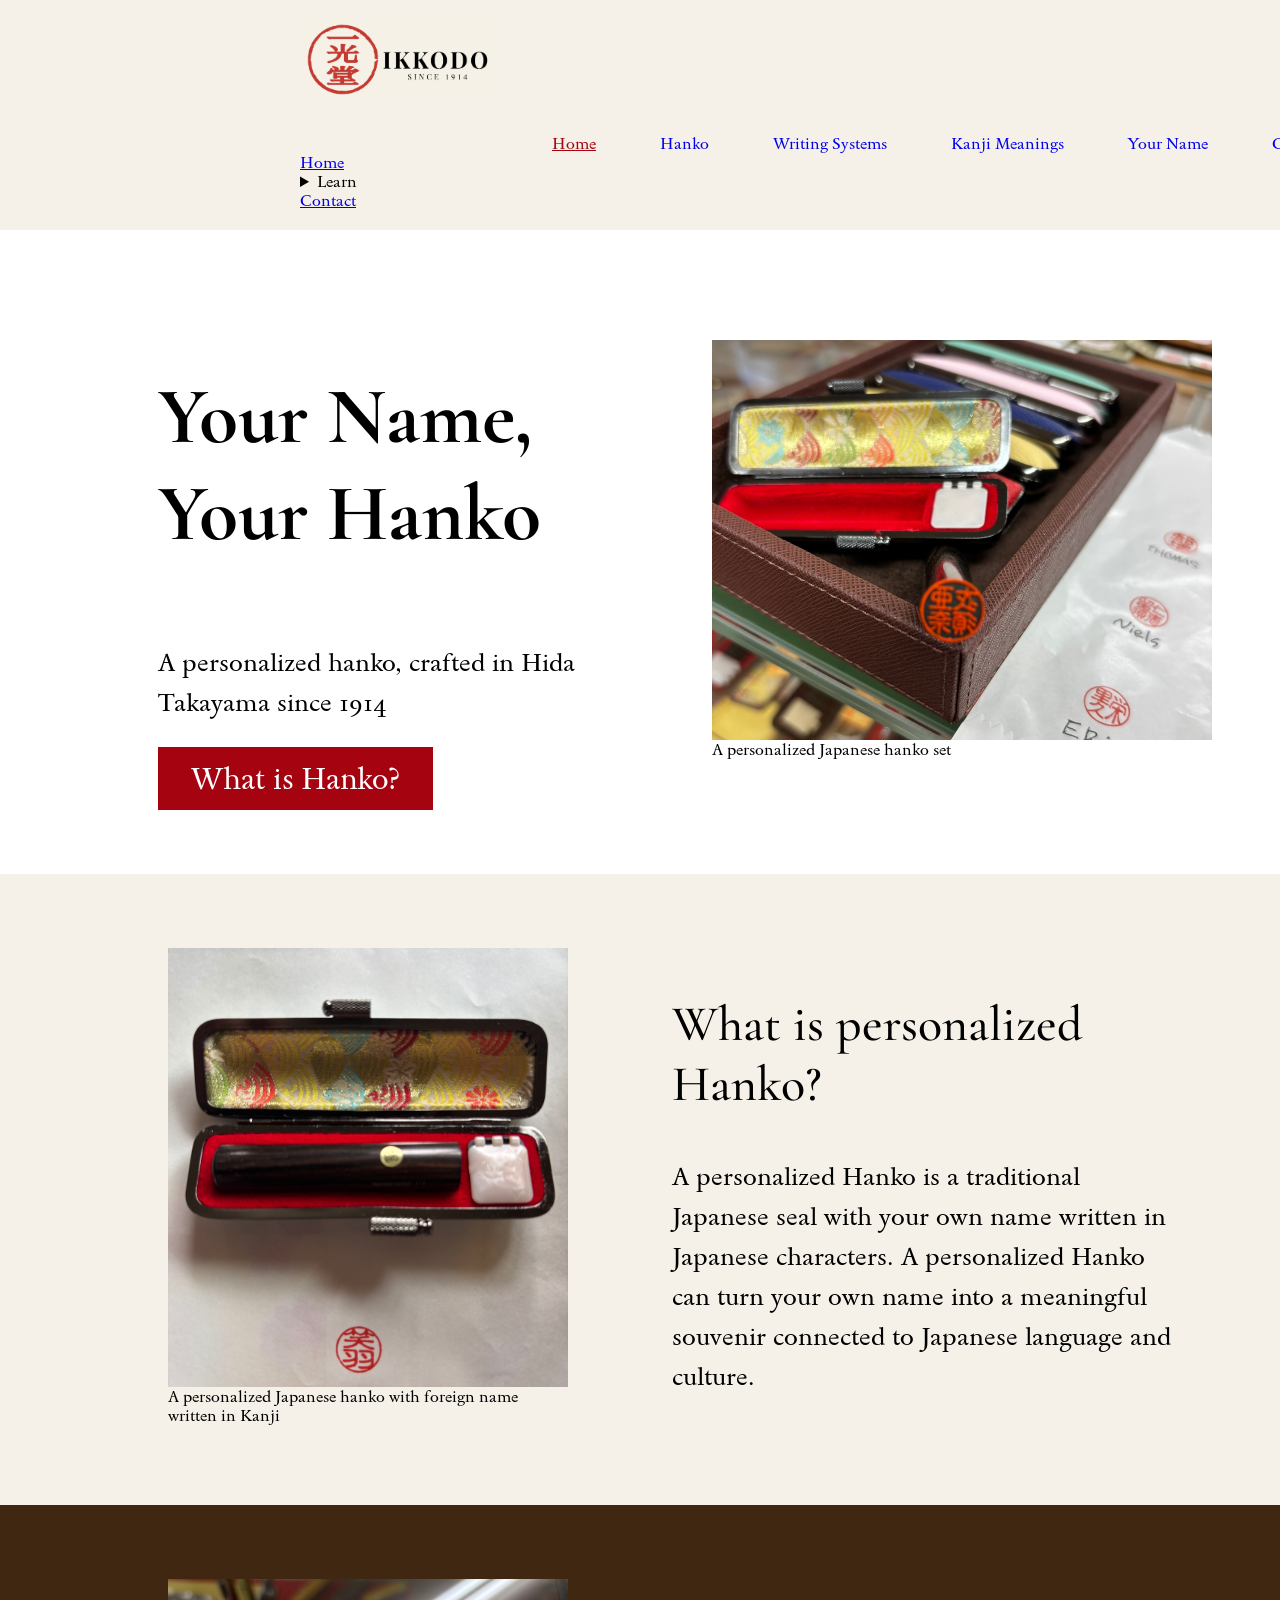
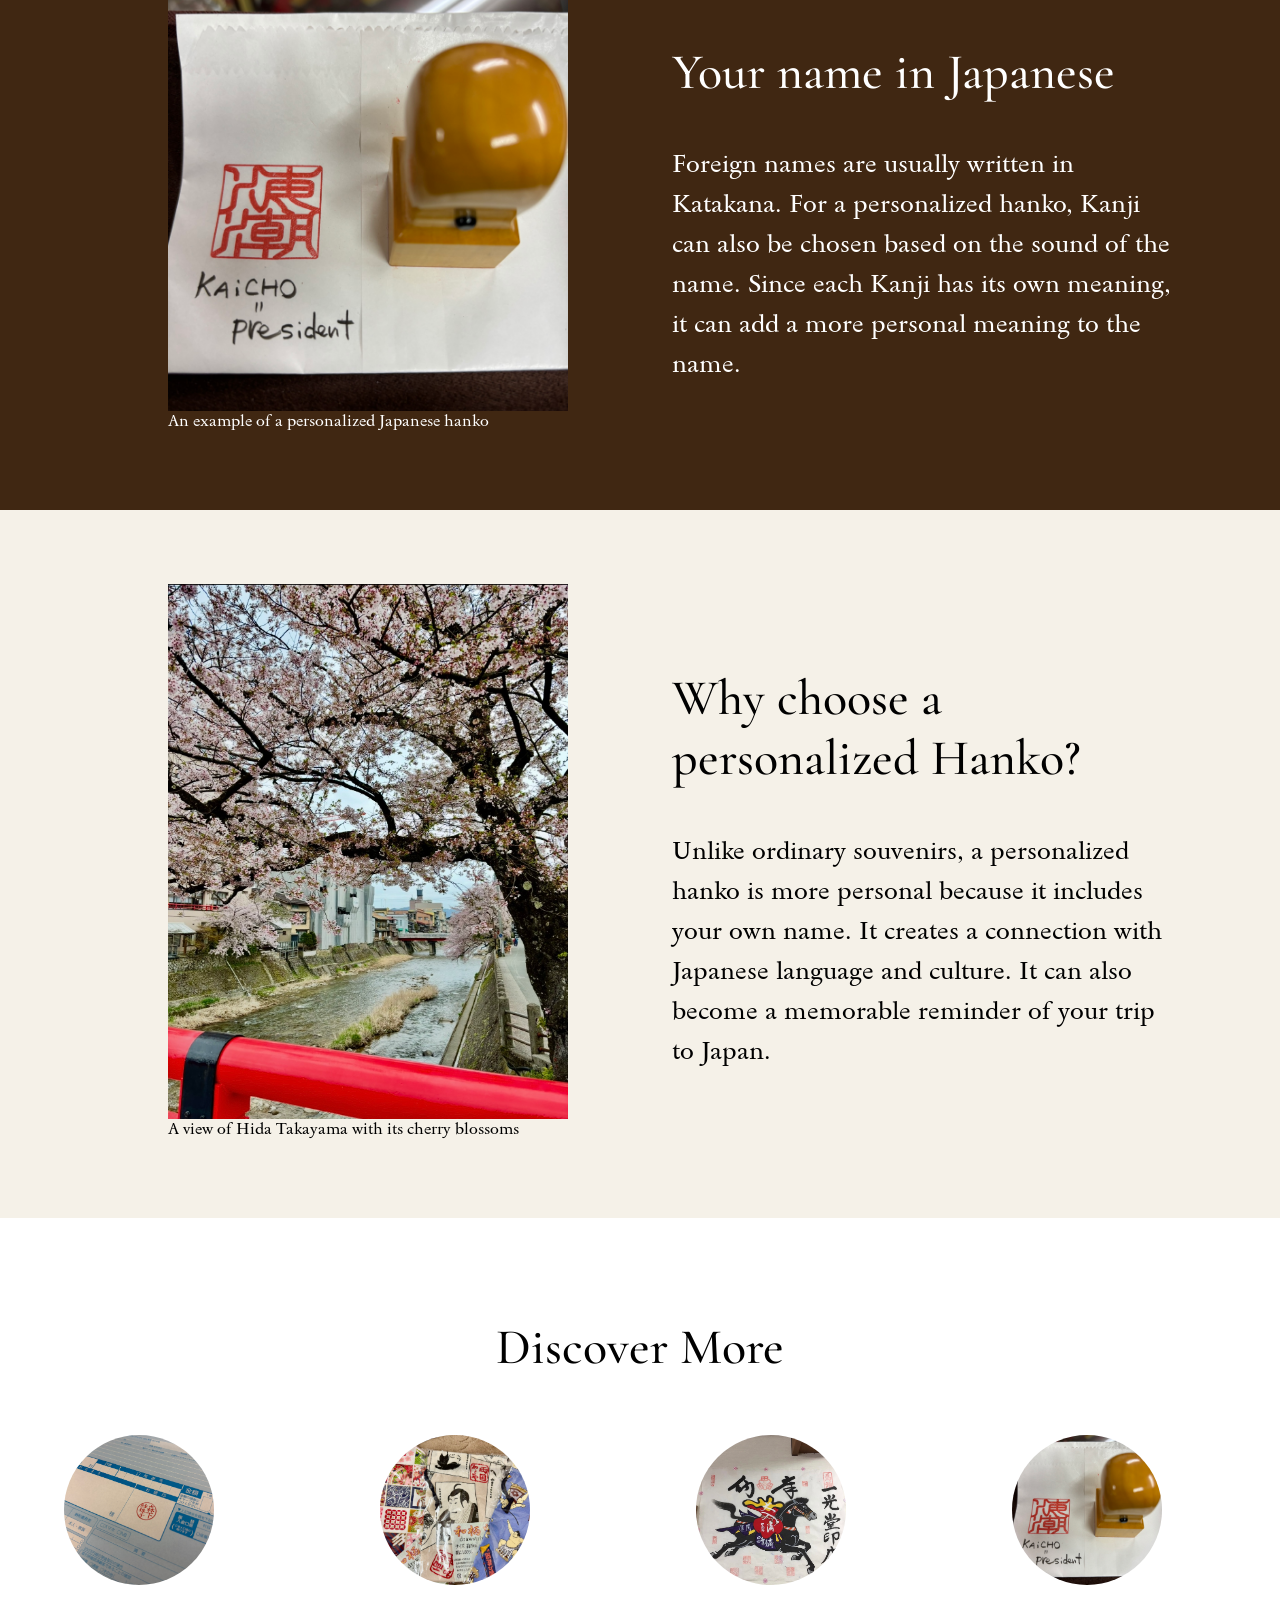
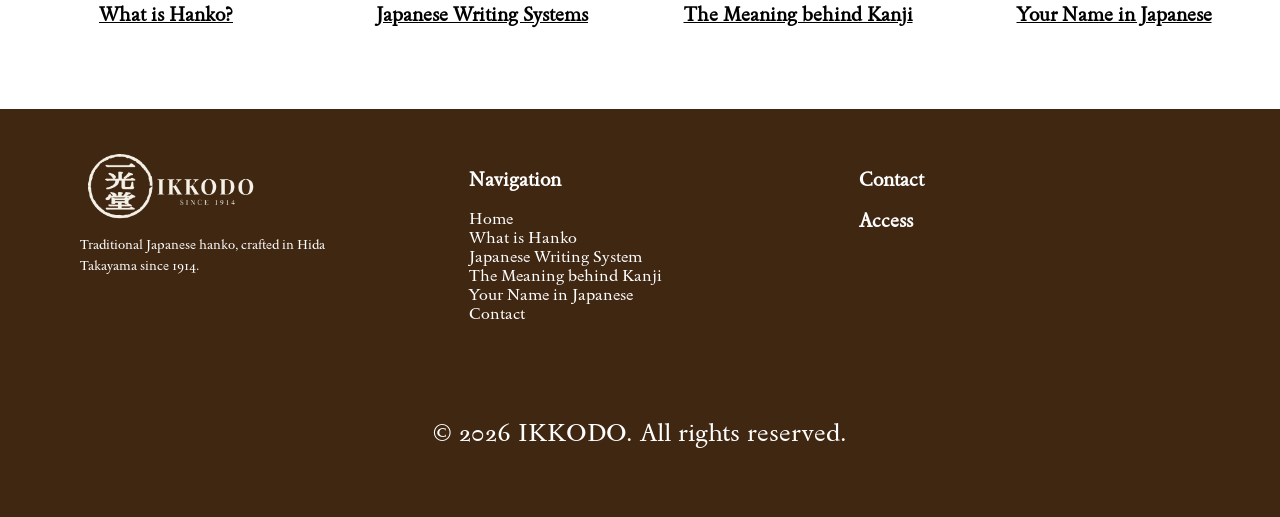
==== index.html @ c94dd124 "footer grid done" ====
<!-- add all items from grading group 1 and 2. Search for items in group 5 that refer to css f.e. author attribute value-->

<!DOCTYPE html>
<html lang="en">

<head>
    <meta charset="UTF-8">
    <meta name="viewport" content="width=device-width, initial-scale=1.0">
    <meta name="author" content="Koshiro Morishita">
    <meta
	name="description"
	content="Understand what the hanko is, Japanese writying system, and the Kanji meaning. And create your own personalized Japanese hanko from IKKODO in Hida Takayama.">
    <meta
	name="keywords"
	content="hanko, Japanese seal, Takayama, personalized souvenir, Kanji">
    <title>IKKODO Personalized Hanko</title>
    <link rel="stylesheet" type="text/css" href="css/style.css">

</head>


<body>


    <header class="site-header">

        <a class="site-logo" href="index.html">

            <img class="site-logo"
                src="img/Ikkodo-Logo.png"
                alt="IKKODO logo"
                title="IKKODO">
        </a>

        <nav class="desktop-navigation">

            <a href="index.html" class="current-page">Home</a>
            <a href="detail-page1.html">Hanko</a>
            <a href="detail-page2.html">Writing Systems</a>
            <a href="detail-page3.html">Kanji Meanings</a>
            <a href="detail-page4.html">Your Name</a>
            <a href="contact-page.html">Contact</a>

        </nav>

        <nav class="mobile-navigation">

            <a href="index.html" class="current-page">Home</a>

            <details class="learn">
                <summary>Learn</summary>

                <ul class="learn-menu">
                    <li>
                        <a href="detail-page1.html">What is Hanko</a>
                    </li>
                    <li>
                        <a href="detail-page2.html">Japanese Writing System</a>
                    </li>
                    <li>
                        <a href="detail-page3.html">The Meaning behind Kanji</a>
                    </li>
                    <li>
                        <a href="detail-page4.html">Your Name in Japanese</a>
                    </li>
                </ul>
            </details>


            <a href="contact-page.html">Contact</a>

        </nav>
        
    </header>





    <main>
        <section class="hero">

            <section class="hero-title">

                <h1>Your Name, Your Hanko</h1>

                <p class="hero-subtitle">
                    A personalized hanko, crafted in Hida Takayama since 1914
                </p>

                <a class="CTA-button" href="detail-page1.html">
                    What is Hanko?
                </a>

            </section>

            <figure class="hero-figure">

                <img
                    src="img/A-Personalized-Japanese-Hanko.jpg"
                    alt="Personalized Japanese hanko sets with their impressions"
                    title="A Personalized Japanese Hanko">

                <figcaption class="image-caption">
                    A personalized Japanese hanko set
                </figcaption>

            </figure>

        </section>



        <section class="first-section">

            <figure class="first-section-figure">

                <img
                    src="img/hanko_eva.jpeg"
                    alt="Personalized Japanese hanko with its impressions written in Kanji"
                    title="A Personalized Japanese Hanko example">

                <figcaption class="image-caption">
                    A personalized Japanese hanko with foreign name written in Kanji
                </figcaption>

            </figure>

            <section class="first-section-title">

                <h2>What is personalized Hanko?</h2>

                <p class="first-section-paragraph">
                    A personalized Hanko is a traditional Japanese seal with your own name written in Japanese characters. A personalized Hanko can turn your own name into a meaningful souvenir connected to Japanese language and culture.
                </p>

            </section>
        </section>


         <section class="second-section">

            <figure class="second-section-figure">

                <img
                    src="img/kaicho.jpg"
                    alt="Personalized Japanese hanko with its impression 'Kaicho' written in Kanji "
                    title="A Personalized Japanese Hanko example">

                <figcaption class="image-caption">
                    An example of a personalized Japanese hanko
                </figcaption>

            </figure>

            <section class="second-section-title">

                <h2>Your name in Japanese</h2>

                <p class="second-section-paragraph">
                    Foreign names are usually written in Katakana. For a personalized hanko, Kanji can also be chosen based on the sound of the name. Since each Kanji has its own meaning, it can add a more personal meaning to the name.
                </p>

            </section>
        </section>


        <section class="third-section">

            <figure class="third-section-figure">

                <img
                    src="img/nakabashi.jpg"
                    alt="A cherry blossoms,river and a red bridge"
                    title="Aview of Hidatakayama">

                <figcaption class="image-caption">
                    A view of Hida Takayama with its cherry blossoms
                </figcaption>

            </figure>

            <section class="third-section-title">

                <h2>Why choose a personalized Hanko?</h2>

                <p class="second-section-paragraph">
                    Unlike ordinary souvenirs, a personalized hanko is more personal because it includes your own name. It creates a connection with Japanese language and culture. It can also become a memorable reminder of your trip to Japan.
                </p>

            </section>
        </section>




        <aside class="discover-section">

            <h2>Discover More</h2>

            <section class="discover-cards">

                <article class="discover-card">

                    <a href="detail-page1.html">

                        <figure>
                            <img src="img/what-is-hanko-hero.jpg"
                            alt="colorful fabric cases"
                            title="Japanese fabric cases">
                        </figure>

                        <h3>What is Hanko?</h3>
                    </a>
                    
                </article>

                 <article class="discover-card">

                    <a href="detail-page2.html">

                        <figure>
                            <img src="img/kabuki2-gift.jpg"
                            alt="colorful japanese souvenir towels"
                            title="Japanese couvenirs">
                        </figure>

                        <h3>Japanese Writing Systems</h3>
                    </a>
                    
                </article>

               <article class="discover-card">

                    <a href="detail-page3.html">

                        <figure>
                            <img src="img/ema-ikkodo.jpg"
                            alt="colorful japanese souvenir towels"
                            title="Japanese couvenirs">
                        </figure>

                        <h3>The Meaning behind Kanji</h3>
                    </a>
                    
                </article>

                <article class="discover-card">

                    <a href="detail-page4.html">

                        <figure>
                            <img src="img/kaicho.jpg"
                            alt="colorful japanese souvenir towels"
                            title="Japanese couvenirs">
                        </figure>

                        <h3>Your Name in Japanese</h3>
                    </a>
                    
                </article>


            </section>

        </aside>






    </main>


    <footer class="site-footer">

        <section class="footer-brand">
             <a class="site-logo" href="index.html">

                <img class="site-logo"
                    src="img/footer-logo.png"
                    alt="IKKODO logo"
                    title="IKKODO">
            </a>
            <p>Traditional Japanese hanko, crafted in Hida Takayama since 1914.</p>
        </section>

        <section class="footer-navigation">
                <section class="footer-navigation">

                    <h3>Navigation</h3>

                    <nav>
                        <ul>
                            <li class="current-page"><a href="index.html">Home</a></li>
                            <li><a href="detail-page1.html">What is Hanko</a></li>
                            <li><a href="detail-page2.html">Japanese Writing System</a></li>
                            <li><a href="detail-page3.html">The Meaning behind Kanji</a></li>
                            <li><a href="detail-page4.html">Your Name in Japanese</a></li>
                            <li><a href="contact-page.html">Contact</a></li>
                        </ul>
                    </nav>

                </section>        
        </section>

        <section class="footer-contact">
            <h3>Contact</h3>
            <!-- phone + email -->

            <h3>Access</h3>
            <!-- address -->
        </section>

        <p class="copyright">
            &copy; 2026 IKKODO. All rights reserved.
        </p>

    </footer>
</body>


</html>
---- css/style.css ----
@import url('https://fonts.googleapis.com/css2?family=Cormorant+Garamond&family=Sedan&display=swap');

h1{
    font-family: "Cormorant Garamond", serif;
    font-size: 80px;
    font-weight: 700;
}

h2{
    font-family: "Cormorant Garamond", serif;
    font-size: 50px;
    font-weight: 500;
}

body{
    font-family: "Sedan", serif;
    margin: 0;
}

p{
    font-size: 25px;
    line-height: 1.6;
}

img {
    display: block;
    max-width: 100%;
    height: auto;
}





/*========= Header section ===========*/

.site-header {
    padding: 20px 300px;
    margin: 0 auto;
    background-color: #F5F1E8;
    width: 100%;
}

.site-logo {
    width: 200px;
    max-width: 100%;
    height: auto;
}

.desktop-navigation{
    display: flex;
    justify-content: center;
    align-items: center;
    gap: 4rem;
    width: 100%;
    margin-top: 2rem;
}

.desktop-navigation > a {
    font-size: 1rem;
    text-decoration: none;
}

.desktop-navigation > a.current-page{
    color: #A60311;
    text-decoration: underline;
}

.desktop-navigation > a:hover {
    text-decoration: underline;
    color: #A60311;
}

.desktop-navigation > a:active {
    color: #7F020D;
}



/* =========== HP Hero Section ==============*/

.hero {
    display: grid;
    grid-template-columns: 1fr 1fr;
    align-items: center;
    gap: 4rem;
    padding: 58px 24px 64px;
}

.hero-title{
    justify-self: end;
    width: 100%;
    max-width: 450px;
    
}

.hero-subtitle{
    font-size: 25px;
    line-height: 1.6;

}

.hero-figure{
    justify-self: start;
    width: 100%;
    max-width: 500px;
}

.hero-figure img{
    width: 100%;
    aspect-ratio: 1.25 / 1;
    object-fit: cover

}

.CTA-button{
    display: inline-block;
    padding: 12px 32px;
    border: 1px solid #A60311;
    background-color: #A60311;
    color: white;
    text-decoration: none;
    font-size: 30px;
}

.CTA-button:hover{
    background-color: #7F020D;
    border-color: #7F020D;
}


/*  ===========HP First Section============*/

.first-section {
    display: grid;
    grid-template-columns: 1fr 1fr;
    align-items: center;
    gap: 4rem;
    padding: 58px 24px 64px;
    background-color: #F5F1E8;
}

.first-section-title {
    justify-self: start;
    width: 100%;
    max-width: 500px;
}

.first-section-figure{
    justify-self: end;
    width: 100%;
    max-width: 400px;

}

.first-section-figure img {
    width: 100%;
    height: auto;
}


/*  ===========HP second Section============*/

.second-section {
    display: grid;
    grid-template-columns: 1fr 1fr;
    align-items: center;
    gap: 4rem;
    padding: 58px 24px 64px;
    background-color: #402712;

}

.second-section-title {
    justify-self: start;
    width: 100%;
    max-width: 500px;
    color: white;
    
}

.second-section-figure{
    justify-self: end;
    width: 100%;
    max-width: 400px;
    color: white;
}

.second-section-figure img {
    width: 100%;
    height: auto;
}


/*  ===========HP third Section============*/

.third-section {
    display: grid;
    grid-template-columns: 1fr 1fr;
    align-items: center;
    gap: 4rem;
    padding: 58px 24px 64px;
    background-color: #F5F1E8;

}

.third-section-title {
    justify-self: start;
    width: 100%;
    max-width: 500px;
    color: black;
    
}

.third-section-figure{
    justify-self: end;
    width: 100%;
    max-width: 400px;
    color: black;
}

.third-section-figure img {
    width: 100%;
    height: auto;
}

.discover-section {
    padding: 58px 24px 64px;
    text-align: center;
}

.discover-cards{
    display: grid;
    grid-template-columns: repeat(4, 1fr);
    gap: 2rem;
}

.discover-card {
    text-align: center;
}

.discover-card > a {
    text-decoration: none;
    color: black;
}

.discover-card h3{
    text-decoration: underline;
}

.discover-card img {
    width: 150px;
    height: 150px;
    object-fit: cover;
    border-radius: 50%;
}


/*======== Footer =========*/

.site-footer {
    display: grid;
    grid-template-columns: repeat(3, 1fr);
    gap: 3rem;
    padding: 40px 80px;
    background-color: #402712;
    color: white;
}

.footer-brand img {
    width: 180px;
    height: auto;
}

.footer-brand p {
    max-width: 250px;
    font-size: small;
}

.footer-navigation ul {
    list-style: none;
    padding: 0;
}

.footer-navigation a {
    color: white;
    text-decoration: none;
}

.copyright {
    grid-column: 1 / 4;
    text-align: center;
}



















@media (max-width: 768px) {
    .desktop-navigation {
        display: none;
    }

    .mobile-navigation {
        display: flex;
    }
}
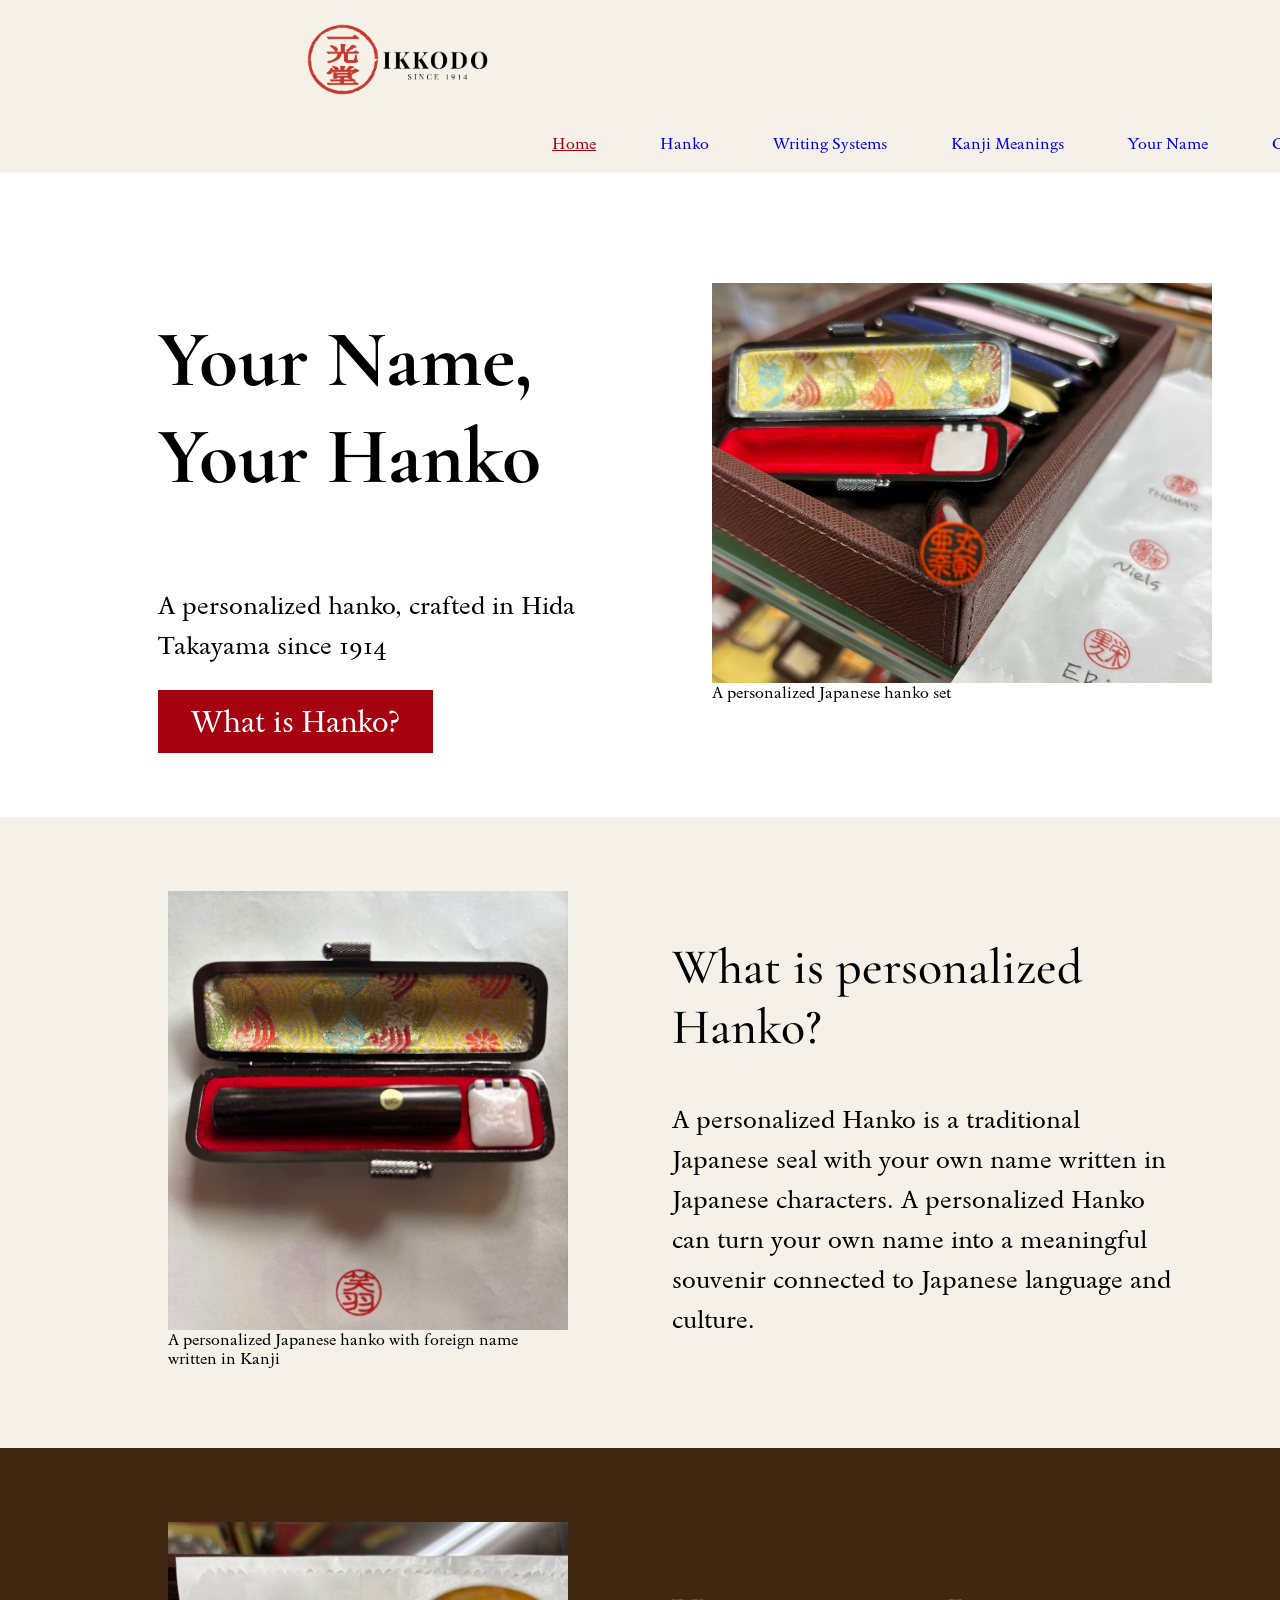
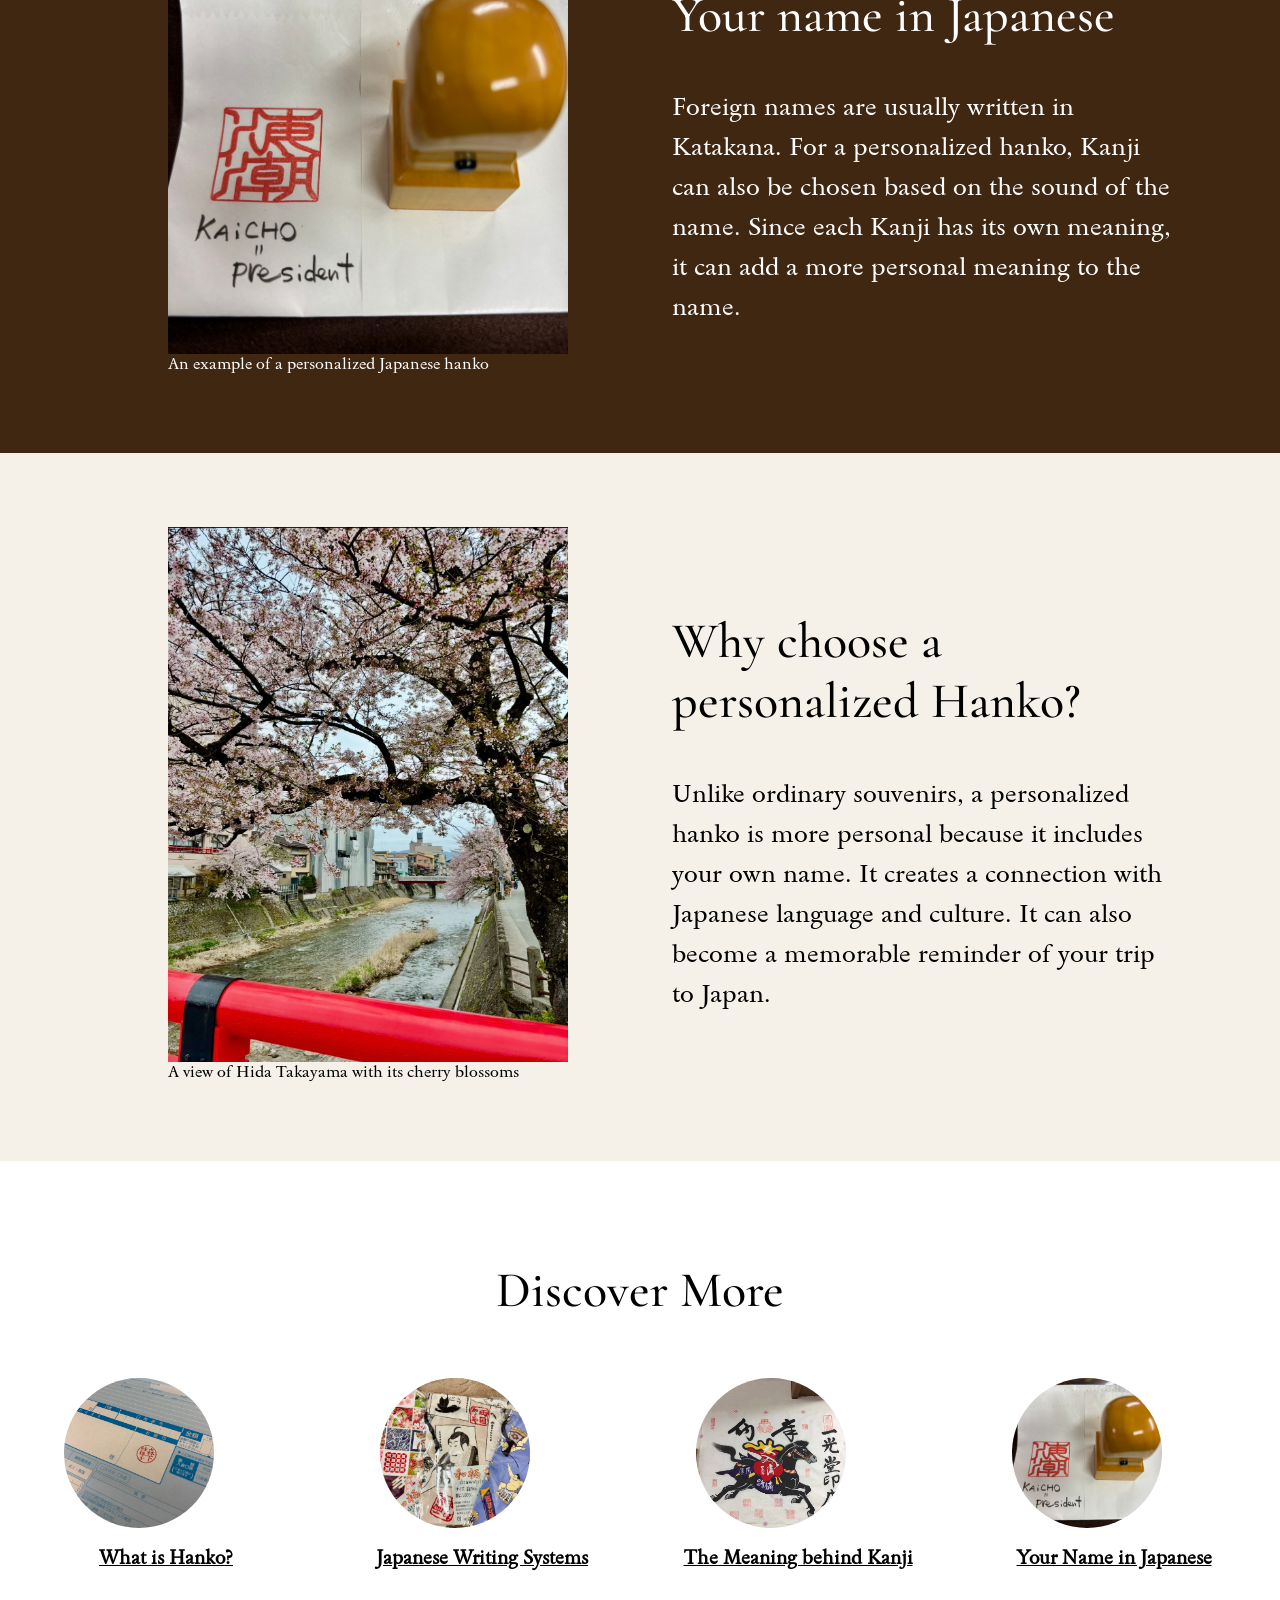
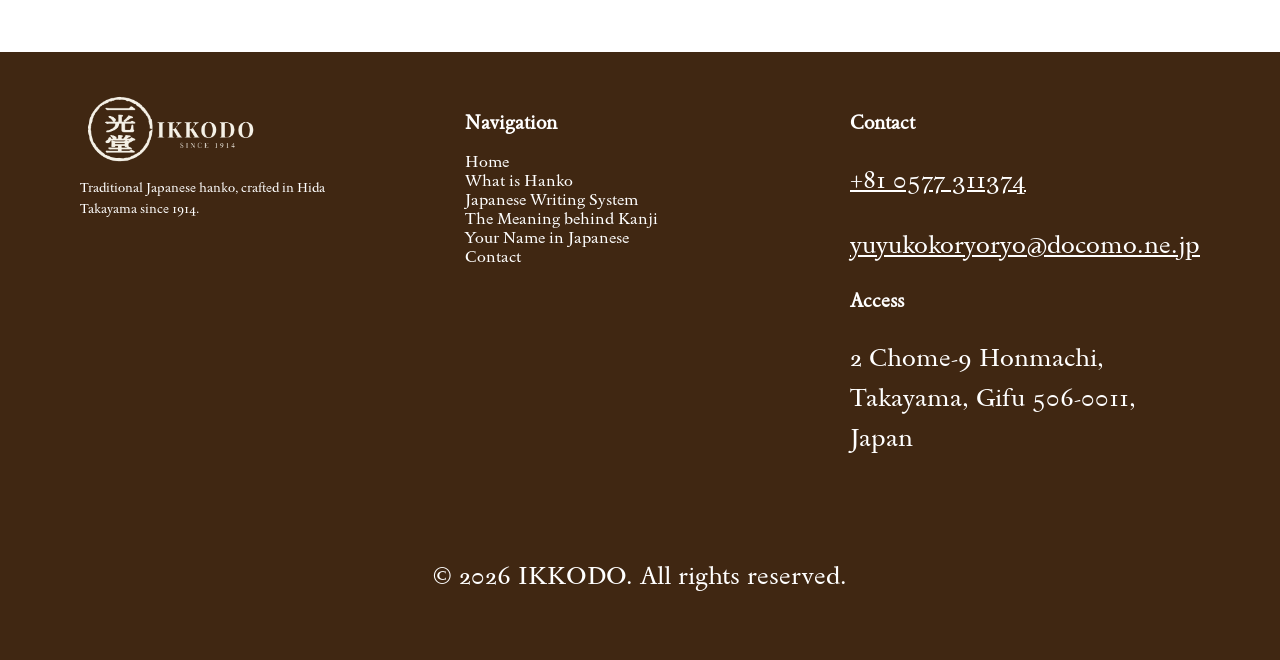
==== commit 2506a7b2: "HP done" ====
--- a/index.html
+++ b/index.html
@@ -306,11 +306,23 @@
         </section>
 
         <section class="footer-contact">
+
             <h3>Contact</h3>
-            <!-- phone + email -->
+
+            <p>
+                <a href="tel:+81577320605">+81 0577 311374</a>
+            </p>
+
+            <p>
+                <a href="mailto:info@example.com">yuyukokoryoryo@docomo.ne.jp</a>
+            </p>
 
             <h3>Access</h3>
-            <!-- address -->
+
+            <p>
+               2 Chome-9 Honmachi, Takayama, Gifu 506-0011, Japan
+            </p>
+
         </section>
 
         <p class="copyright">
--- a/css/style.css
+++ b/css/style.css
@@ -54,6 +54,10 @@
     gap: 4rem;
     width: 100%;
     margin-top: 2rem;
+}
+
+.mobile-navigation {
+    display: none;
 }
 
 .desktop-navigation > a {
@@ -287,6 +291,15 @@
     text-decoration: none;
 }
 
+.footer-navigation a:hover {
+    text-decoration: underline;
+}
+
+.footer-contact a {
+    color: white;
+    text-decoration: underline;
+}
+
 .copyright {
     grid-column: 1 / 4;
     text-align: center;
@@ -311,11 +324,70 @@
 
 
 @media (max-width: 768px) {
+
+    
     .desktop-navigation {
         display: none;
     }
 
     .mobile-navigation {
         display: flex;
-    }
+        align-items: center;
+        gap: 10px;
+    }
+
+    .site-header {
+        display: flex;
+        justify-content: space-between;
+        align-items: center;
+        padding: 12px 20px;
+    }
+
+    .learn-menu {
+        list-style: none;
+        padding: 15px;
+        background-color: #402712;
+    }
+
+    .learn-menu a {
+        color: white;
+        text-decoration: none;
+
+    }
+
+
+
+    .site-footer {
+        grid-template-columns: 1fr;
+    }
+
+    .copyright {
+        grid-column: 1;
+    }
+
+    /*=======HP =============*/
+    .hero
+    .first-section,
+    .second-section,
+    .third-section {
+        grid-template-columns: 1fr;
+    }
+
+    .first-section-title,
+    .second-section-title,
+    .third-section-title {
+        order: 1;
+    }
+
+    .first-section-figure,
+    .second-section-figure,
+    .third-section-figure {
+        order: 2;
+    }
+
+    .discover-cards {
+        grid-template-columns: repeat(2, 1fr);
+    }
+
+    
 }
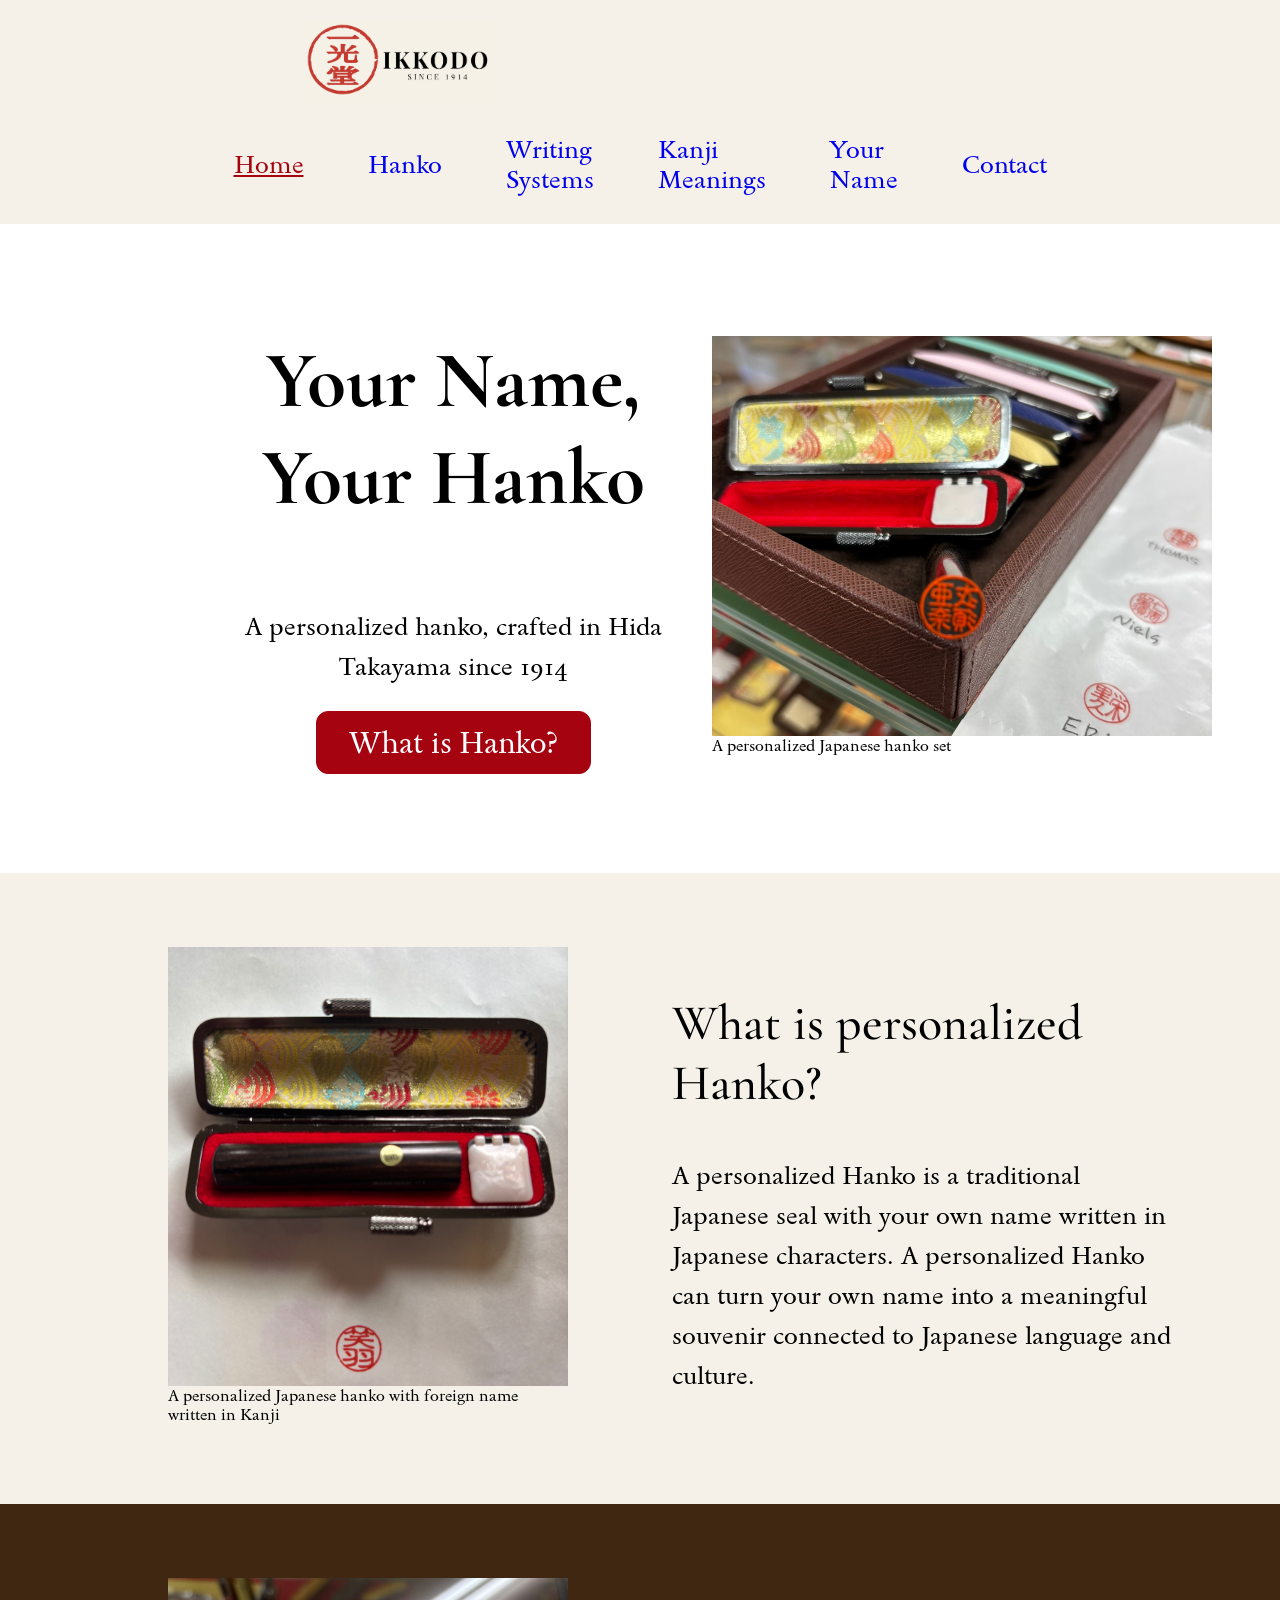
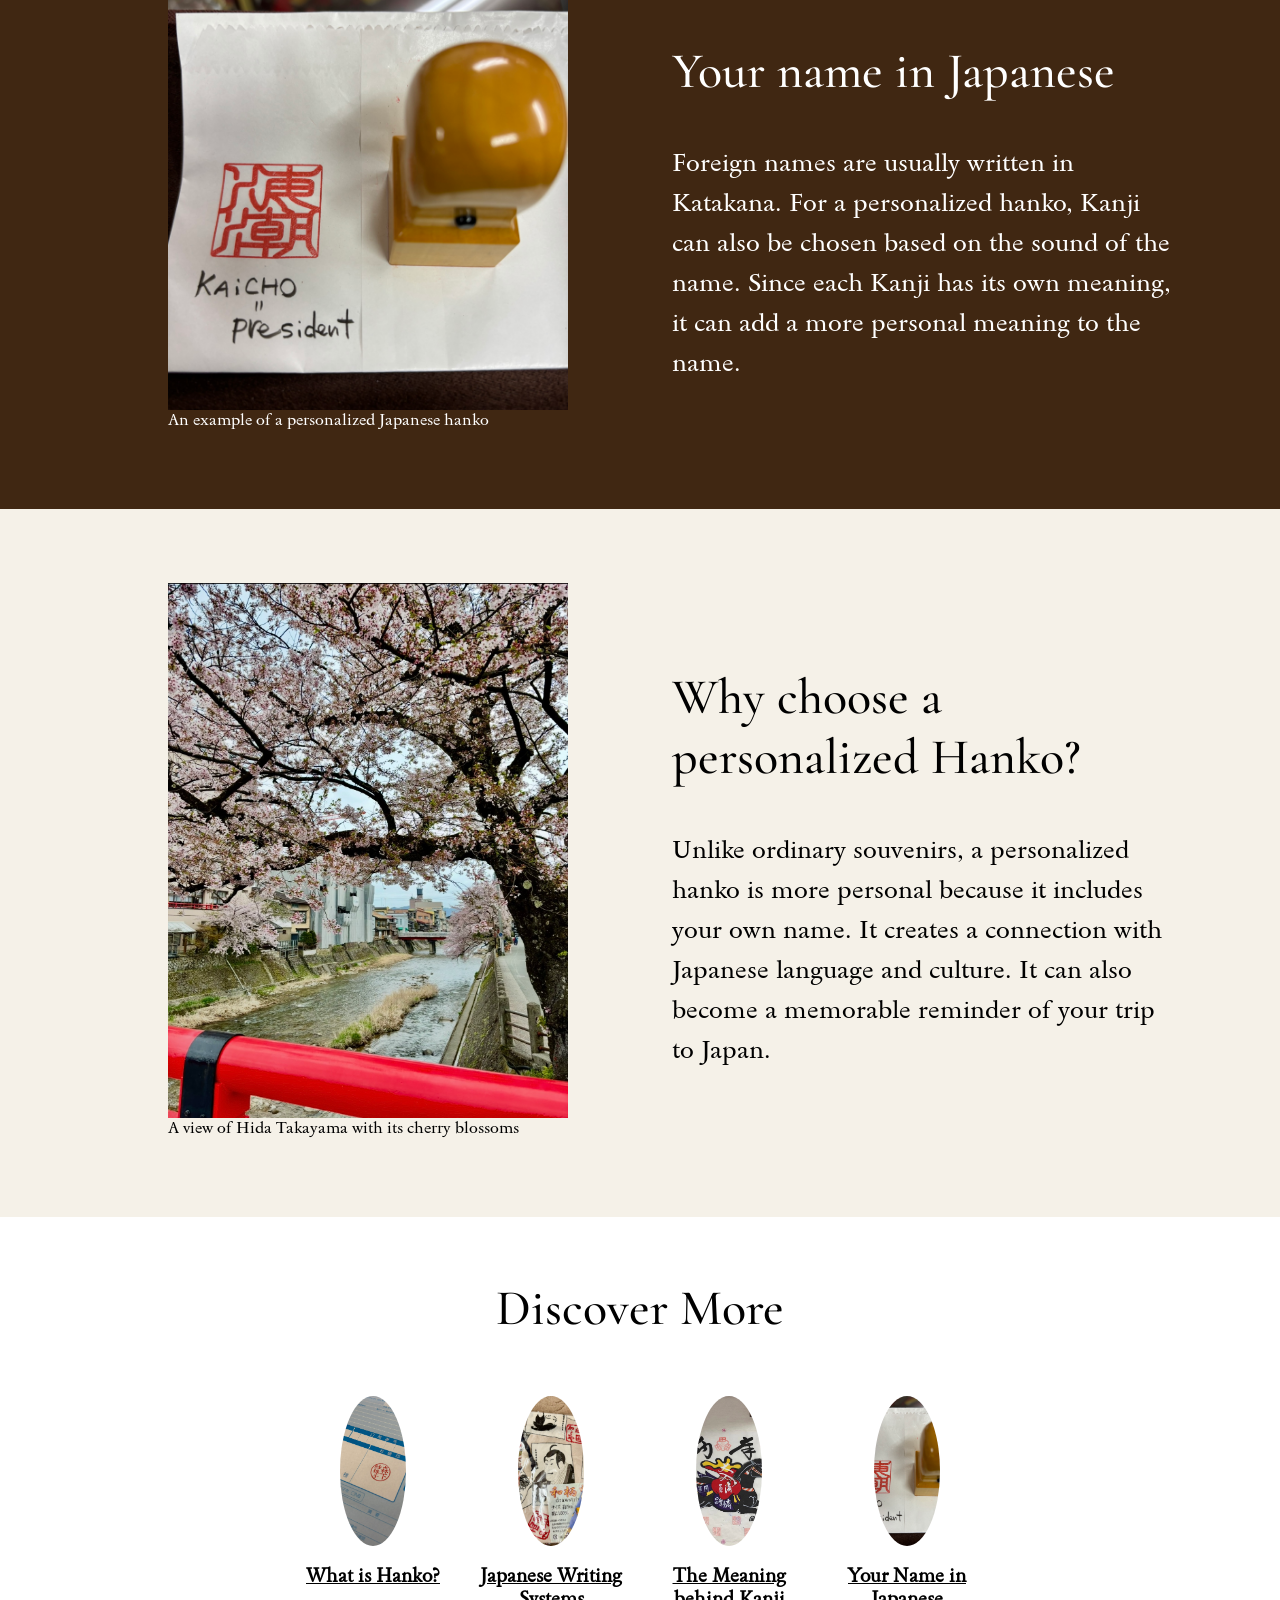
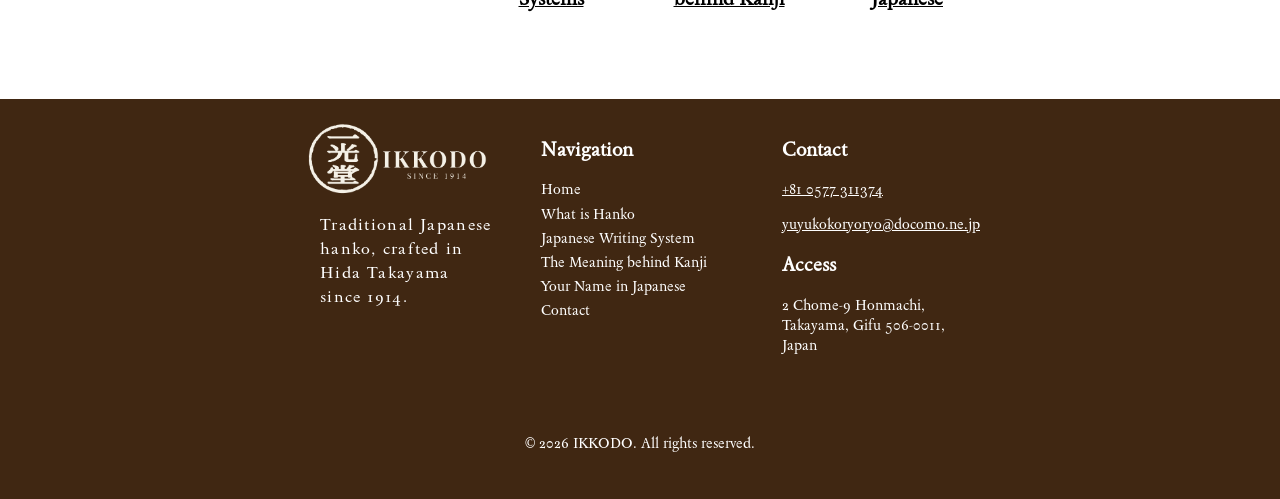
==== commit 9f379dae: "mobile navigation modified" ====
--- a/index.html
+++ b/index.html
@@ -1,4 +1,3 @@
-<!-- add all items from grading group 1 and 2. Search for items in group 5 that refer to css f.e. author attribute value-->
 
 <!DOCTYPE html>
 <html lang="en">
@@ -47,25 +46,31 @@
 
             <a href="index.html" class="current-page">Home</a>
 
-            <details class="learn">
-                <summary>Learn</summary>
-
-                <ul class="learn-menu">
+            <details class="mobile-menu">
+
+                <summary>Learn <span class="menu-arrow">▼</span></summary>
+
+                <ul class="mobile-menu-list">
+
                     <li>
                         <a href="detail-page1.html">What is Hanko</a>
                     </li>
+
                     <li>
                         <a href="detail-page2.html">Japanese Writing System</a>
                     </li>
+
                     <li>
                         <a href="detail-page3.html">The Meaning behind Kanji</a>
                     </li>
+
                     <li>
                         <a href="detail-page4.html">Your Name in Japanese</a>
                     </li>
+
                 </ul>
+
             </details>
-
 
             <a href="contact-page.html">Contact</a>
 
--- a/css/style.css
+++ b/css/style.css
@@ -1,4 +1,71 @@
-@import url('https://fonts.googleapis.com/css2?family=Cormorant+Garamond&family=Sedan&display=swap');
+@import url('https://fonts.googleapis.com/css2?family=Cormorant+Garamond&family=Sedan&family=Yuji+Syuku&display=swap');
+
+
+/* ============= common throughout the site =============*/
+
+.site-header,
+.site-footer {
+    padding-top: 20px;
+    padding-left: 300px;
+    padding-right: 300px;
+    padding-bottom: 30px;
+    box-sizing: border-box;
+}
+
+main > section{
+    padding-top: 80px;
+    padding-left: 300px;
+    padding-right: 300px;
+    padding-bottom: 80px;
+    box-sizing: border-box;
+}
+
+.hero-title,
+.detail1-hero-title,
+.detail2-hero-title,
+.detail3-hero-title,
+.detail4-hero-title,
+.contact-hero-title{
+    background-color: white;
+    max-width: 600px;
+    padding-top: 0px;
+    padding-left: 25px;
+    padding-right: 25px;
+    padding-bottom: 5px;;
+    text-align: center;
+}
+
+
+.CTA-section{
+    background-color: #F5F1E8;
+    display: flex;
+    justify-content: center;
+    padding-top: 90px;
+    padding-bottom: 90px;
+
+}
+
+.CTA-button{
+    display: inline-block;
+    padding: 12px 32px;
+    border: 1px solid #A60311;
+    border-radius: 12px;
+    background-color: #A60311;
+    color: white;
+    text-decoration: none;
+    font-size: 30px;
+}
+
+.CTA-button:hover{
+    background-color: #7F020D;
+    border-color: #7F020D;
+}
+
+
+/* ============= common fonts throughout the site =============*/
+
+
+
 
 h1{
     font-family: "Cormorant Garamond", serif;
@@ -35,7 +102,6 @@
 /*========= Header section ===========*/
 
 .site-header {
-    padding: 20px 300px;
     margin: 0 auto;
     background-color: #F5F1E8;
     width: 100%;
@@ -61,7 +127,7 @@
 }
 
 .desktop-navigation > a {
-    font-size: 1rem;
+    font-size: 25px;
     text-decoration: none;
 }
 
@@ -81,204 +147,131 @@
 
 
 
-/* =========== HP Hero Section ==============*/
-
-.hero {
-    display: grid;
-    grid-template-columns: 1fr 1fr;
-    align-items: center;
-    gap: 4rem;
-    padding: 58px 24px 64px;
-}
-
-.hero-title{
-    justify-self: end;
-    width: 100%;
-    max-width: 450px;
-    
-}
-
-.hero-subtitle{
-    font-size: 25px;
-    line-height: 1.6;
-
-}
-
-.hero-figure{
-    justify-self: start;
-    width: 100%;
-    max-width: 500px;
-}
-
-.hero-figure img{
-    width: 100%;
-    aspect-ratio: 1.25 / 1;
-    object-fit: cover
-
-}
-
-.CTA-button{
-    display: inline-block;
-    padding: 12px 32px;
-    border: 1px solid #A60311;
-    background-color: #A60311;
+@media (max-width: 768px) {
+
+.desktop-navigation {
+    display: none;
+}
+
+.site-header {
+    display: flex;
+    flex-direction: column;
+    align-items: center;
+    padding: 12px 0 0;
+}
+
+.site-header > .site-logo {
+    align-self: flex-start;
+    margin-left: 20px;
+}
+
+.mobile-navigation {
+    display: flex;
+    justify-content: center;
+    align-items: center;
+    gap: 12px;
+
+    width: 100%;
+    margin-top: 10px;
+    padding-bottom: 15px;
+
+    position: relative;
+}
+
+.mobile-navigation > a {
+    color: black;
+    text-decoration: none;
+    font-size: 1rem;
+}
+
+.mobile-navigation > a.current-page {
+    color: #A60311;
+    text-decoration: underline;
+}
+
+.mobile-menu summary {
+    cursor: pointer;
+    list-style: none;
+    font-size: 1rem;
+}
+
+.menu-arrow {
+font-size: 0.7em;
+}
+
+.mobile-menu-list {
+    position: absolute;
+    left: 0;
+    top: 100%;
+
+    width: 100%;
+    box-sizing: border-box;
+
+    list-style: none;
+    margin: 0;
+    padding: 40px 20px;
+
+    background-color: #402712;
+    text-align: center;
+}
+
+.mobile-menu-list li {
+    margin-bottom: 25px;
+}
+
+.mobile-menu-list a {
     color: white;
     text-decoration: none;
-    font-size: 30px;
-}
-
-.CTA-button:hover{
-    background-color: #7F020D;
-    border-color: #7F020D;
-}
-
-
-/*  ===========HP First Section============*/
-
-.first-section {
-    display: grid;
-    grid-template-columns: 1fr 1fr;
-    align-items: center;
-    gap: 4rem;
-    padding: 58px 24px 64px;
-    background-color: #F5F1E8;
-}
-
-.first-section-title {
-    justify-self: start;
-    width: 100%;
-    max-width: 500px;
-}
-
-.first-section-figure{
-    justify-self: end;
-    width: 100%;
-    max-width: 400px;
-
-}
-
-.first-section-figure img {
-    width: 100%;
-    height: auto;
-}
-
-
-/*  ===========HP second Section============*/
-
-.second-section {
-    display: grid;
-    grid-template-columns: 1fr 1fr;
-    align-items: center;
-    gap: 4rem;
-    padding: 58px 24px 64px;
-    background-color: #402712;
-
-}
-
-.second-section-title {
-    justify-self: start;
-    width: 100%;
-    max-width: 500px;
-    color: white;
-    
-}
-
-.second-section-figure{
-    justify-self: end;
-    width: 100%;
-    max-width: 400px;
-    color: white;
-}
-
-.second-section-figure img {
-    width: 100%;
-    height: auto;
-}
-
-
-/*  ===========HP third Section============*/
-
-.third-section {
-    display: grid;
-    grid-template-columns: 1fr 1fr;
-    align-items: center;
-    gap: 4rem;
-    padding: 58px 24px 64px;
-    background-color: #F5F1E8;
-
-}
-
-.third-section-title {
-    justify-self: start;
-    width: 100%;
-    max-width: 500px;
-    color: black;
-    
-}
-
-.third-section-figure{
-    justify-self: end;
-    width: 100%;
-    max-width: 400px;
-    color: black;
-}
-
-.third-section-figure img {
-    width: 100%;
-    height: auto;
-}
-
-.discover-section {
-    padding: 58px 24px 64px;
-    text-align: center;
-}
-
-.discover-cards{
-    display: grid;
-    grid-template-columns: repeat(4, 1fr);
-    gap: 2rem;
-}
-
-.discover-card {
-    text-align: center;
-}
-
-.discover-card > a {
-    text-decoration: none;
-    color: black;
-}
-
-.discover-card h3{
-    text-decoration: underline;
-}
-
-.discover-card img {
-    width: 150px;
-    height: 150px;
-    object-fit: cover;
-    border-radius: 50%;
+}
+
+.mobile-navigation .current-page{
+text-decoration: underline;
+}
+
+
+
 }
 
 
 /*======== Footer =========*/
+
 
 .site-footer {
     display: grid;
     grid-template-columns: repeat(3, 1fr);
     gap: 3rem;
-    padding: 40px 80px;
     background-color: #402712;
     color: white;
 }
 
+
+
 .footer-brand img {
-    width: 180px;
+    width: 200px;
     height: auto;
 }
 
 .footer-brand p {
-    max-width: 250px;
-    font-size: small;
+    max-width: 260px;
+    font-size: medium;
+    margin-left: 20px;
+    font-size: 1rem;
+    font-weight: 400;
+    line-height: 1.5;
+    letter-spacing: 0.08em;
+    word-spacing: 0.05em;
+}
+
+.footer-navigation,
+.footer-contact {
+    font-size: 1rem;
+}
+
+.footer-navigation a,
+.footer-contact a,
+.footer-contact p {
+    font-size: 0.9rem;
+    line-height: 1.4;
 }
 
 .footer-navigation ul {
@@ -286,6 +279,10 @@
     padding: 0;
 }
 
+.footer-navigation li {
+    margin-bottom: 4px;
+}
+
 .footer-navigation a {
     color: white;
     text-decoration: none;
@@ -303,27 +300,41 @@
 .copyright {
     grid-column: 1 / 4;
     text-align: center;
-}
-
-
-
-
-
-
-
-
-
-
-
-
-
-
-
-
-
+    font-size: 0.9rem;
+
+}
 
 
 @media (max-width: 768px) {
+
+    main > section {
+        padding-left: 20px;
+        padding-right: 20px;
+    }
+
+    h1 {
+        font-size: 3rem;
+    }
+
+    h2 {
+        font-size: 2rem;
+    }
+
+    p {
+        font-size: 1rem;
+    }
+
+    .site-footer {
+        padding-left: 20px;
+        padding-right: 20px;
+        grid-template-columns: 1fr;
+    }
+
+    .copyright {
+        grid-column: 1;
+    }
+
+
 
     
     .desktop-navigation {
@@ -343,51 +354,951 @@
         padding: 12px 20px;
     }
 
-    .learn-menu {
-        list-style: none;
-        padding: 15px;
-        background-color: #402712;
-    }
-
-    .learn-menu a {
-        color: white;
-        text-decoration: none;
-
-    }
-
-
-
-    .site-footer {
-        grid-template-columns: 1fr;
-    }
-
-    .copyright {
-        grid-column: 1;
-    }
-
-    /*=======HP =============*/
-    .hero
-    .first-section,
-    .second-section,
-    .third-section {
-        grid-template-columns: 1fr;
-    }
-
-    .first-section-title,
-    .second-section-title,
-    .third-section-title {
-        order: 1;
-    }
-
-    .first-section-figure,
-    .second-section-figure,
-    .third-section-figure {
-        order: 2;
-    }
-
-    .discover-cards {
-        grid-template-columns: repeat(2, 1fr);
-    }
-
+}
+
+
+
+/* =========== HP Hero Section ==============*/
+
+.hero {
+    display: grid;
+    grid-template-columns: 1fr 1fr;
+    align-items: center;
+    gap: 4rem;
+    padding: 58px 24px 64px;
+}
+
+.hero-title{
+    justify-self: center;
+    width: 100%;
+    max-width: 450px;
+    padding-left: 300px;
+    transform: translateY(-30px);
     
-}+}
+
+.hero-subtitle{
+    font-size: 25px;
+    line-height: 1.6;
+
+}
+
+.hero-figure{
+    justify-self: start;
+    width: 100%;
+    max-width: 500px;
+}
+
+.hero-figure img{
+    width: 100%;
+    aspect-ratio: 1.25 / 1;
+    object-fit: cover
+
+}
+
+
+
+
+/*  ===========HP First Section============*/
+
+.first-section {
+    display: grid;
+    grid-template-columns: 1fr 1fr;
+    align-items: center;
+    gap: 4rem;
+    padding: 58px 24px 64px;
+    background-color: #F5F1E8;
+}
+
+.first-section-title {
+    justify-self: start;
+    width: 100%;
+    max-width: 500px;
+}
+
+.first-section-figure{
+    justify-self: end;
+    width: 100%;
+    max-width: 400px;
+
+}
+
+.first-section-figure img {
+    width: 100%;
+    height: auto;
+}
+
+
+/*  ===========HP second Section============*/
+
+.second-section {
+    display: grid;
+    grid-template-columns: 1fr 1fr;
+    align-items: center;
+    gap: 4rem;
+    padding: 58px 24px 64px;
+    background-color: #402712;
+
+}
+
+.second-section-title {
+    justify-self: start;
+    width: 100%;
+    max-width: 500px;
+    color: white;
+    
+}
+
+.second-section-figure{
+    justify-self: end;
+    width: 100%;
+    max-width: 400px;
+    color: white;
+}
+
+.second-section-figure img {
+    width: 100%;
+    height: auto;
+}
+
+
+/*  ===========HP third Section============*/
+
+.third-section {
+    display: grid;
+    grid-template-columns: 1fr 1fr;
+    align-items: center;
+    gap: 4rem;
+    padding: 58px 24px 64px;
+    background-color: #F5F1E8;
+
+}
+
+.third-section-title {
+    justify-self: start;
+    width: 100%;
+    max-width: 500px;
+    color: black;
+    
+}
+
+.third-section-figure{
+    justify-self: end;
+    width: 100%;
+    max-width: 400px;
+    color: black;
+}
+
+.third-section-figure img {
+    width: 100%;
+    height: auto;
+}
+
+
+/*  ===========HP discover Section============*/
+
+
+.discover-section {
+    padding: 20px 300px 70px;
+    text-align: center;
+}
+
+.discover-cards{
+    display: grid;
+    grid-template-columns: repeat(4, 1fr);
+    gap: 2rem;
+}
+
+.discover-card {
+    text-align: center;
+}
+
+.discover-card > a {
+    text-decoration: none;
+    color: black;
+}
+
+.discover-card h3{
+    text-decoration: underline;
+}
+
+.discover-card img {
+    width: 150px;
+    height: 150px;
+    object-fit: cover;
+    border-radius: 50%;
+}
+
+
+
+/*  ===========HP mobile============*/
+
+
+@media (max-width: 768px) {
+
+/* ===== Homepage Mobile ===== */
+
+.hero,
+.first-section,
+.second-section,
+.third-section {
+    grid-template-columns: 1fr;
+    gap: 2rem;
+    padding-left: 30px;
+    padding-right: 30px;
+    padding-top: 50px;
+    padding-bottom: 50px;
+}
+
+
+/* ===== Homepage Mobile Hero ===== */
+
+.hero-title {
+    padding-left: 0;
+    transform: none;
+    max-width: 100%;
+    justify-self: center;
+}
+
+.hero-figure {
+    width: 100%;
+    max-width: 100%;
+    margin: 0;
+}
+
+
+/* ===== Homepage Mobile Sections ===== */
+
+.first-section-title,
+.second-section-title,
+.third-section-title {
+    order: 1;
+    max-width: 100%;
+}
+
+.first-section-figure,
+.second-section-figure,
+.third-section-figure {
+    order: 2;
+    width: 100%;
+    max-width: 100%;
+    margin: 0;
+}
+
+
+/* ===== Homepage Mobile Discover More ===== */
+
+.discover-section {
+    padding: 50px 50px;
+}
+
+.discover-cards {
+    grid-template-columns: repeat(2, 1fr);
+    gap: 2rem 1rem;
+}
+
+.discover-card img {
+    width: 100px;
+    height: 100px;
+    margin: 0 auto;
+}
+    
+}
+
+
+/*======= Detail Page 1 ============*/
+
+/*======= DetailPage1 Hero ============*/
+
+
+.detail1-hero {
+    position: relative;
+    height: 550px;
+    padding: 0%;
+    overflow: hidden;
+}
+
+.detail1-hero img {
+    object-fit: cover;
+    width: 100%;
+    max-width: none;
+    height: 100%;
+    object-fit: cover;
+    transform: scale(1.3) translateX(8%);
+}
+
+.detail1-hero-title {
+    position: absolute;
+    top: 50%;
+    left: 300px;
+    transform: translateY(-50%);
+    background-color: white;
+    max-width: 500px;
+    text-align: left;
+
+}
+
+/*======= DetailPage1 History ============*/
+
+
+.history-section {
+    display: grid;
+    grid-template-columns: 1fr 1fr;
+    align-items: center;
+    gap: 4rem;
+    padding: 60px 80px;
+    background-color: #F5F1E8;
+}
+
+.history-section-title {
+    justify-self: end;
+    width: 100%;
+    max-width: 500px;
+}
+
+.history-section-figure{
+    justify-self: start;
+    width: 100%;
+    max-width: 400px;
+}
+
+.history-section-figure img {
+    width: 100%;
+    height: auto;
+}
+
+/*======= DetailPage1 Types and Usage ============*/
+
+.types-section {
+    background-color: white;
+}
+
+.types-section > p {
+    max-width: 600px;
+}
+
+.types-content {
+    display: grid;
+    grid-template-columns: 1fr 1fr;
+    align-items: center;
+    gap: 4rem;
+    margin-top: 30px;
+}
+
+.types-content table{
+    width: 100%;
+    border-collapse: collapse;
+    font-size: 1.2rem;
+}
+
+.types-content th,
+.types-content td{
+    border: 1px solid #402712;
+    padding: 16px;
+    text-align: left;
+}
+
+
+.types-figure {
+    width: 100%;
+    max-width: 500px;
+    margin: 0;
+}
+
+.types-figure img {
+    width: 100%;
+    height: auto;
+}
+
+
+
+
+/*======= DetailPage2============*/
+
+
+/*======= DetailPage2 Hero ============*/
+
+.detail2-hero {
+    position: relative;
+    height: 550px;
+    padding: 0%;
+}
+
+.detail2-hero img {
+    width: 100%;
+    height: 100%;
+    object-fit: cover;
+}
+
+.detail2-hero-title {
+    position: absolute;
+    top: 50%;
+    left: 50%;
+    transform: translate(-50%, -50%);
+}
+
+.detail2-hero-title h1 {
+    text-align: center;
+}
+
+
+
+
+/*======= DetailPage2 Cards ============*/
+
+.writing-systems-section {
+    display: grid;
+    grid-template-columns: repeat(3, 1fr);
+    gap: 3rem;
+}
+
+.writing-card {
+    background-color: #F5F1E8;
+    padding: 30px;
+    text-align: center;
+}
+
+.writing-card img {
+    width: 180px;
+    height: 120px;
+    object-fit: contain;
+    margin: 0 auto;
+}
+
+/*======= DetailPage2 Comparison ============*/
+
+.comparison-section {
+    padding-top: 40px;
+    padding-bottom: 60px;
+}
+
+.comparison-content {
+    display: grid;
+    grid-template-columns: 2fr 1fr;
+    gap: 4rem;
+    align-items: start;
+    margin-top: 30px;
+}
+
+
+.comparison-content table {
+    width: 100%;
+    border-collapse: collapse;
+    font-size: 1.2rem;
+}
+
+.comparison-content th,
+.comparison-content td {
+    border: none;
+    padding: 14px 8px;
+    text-align: left;
+    vertical-align: middle;
+    font-weight: 400;
+}
+
+
+td span {
+    display: block;
+}
+
+
+.comparison-figure {
+    display: flex;
+    flex-direction: column;
+    gap: 10px;
+    margin: 0;
+}
+
+.comparison-figure img {
+    width: 100%;
+    height: 110px;
+    object-fit: cover;
+}
+
+
+.hiragana-image {
+    object-position: center;
+}
+
+.img2-cropped {
+    height: 110px;
+    overflow: hidden;
+}
+
+.katakana-image {
+    width: 100%;
+    height: 100%;
+    object-fit: cover;
+    object-position: center 66%;
+    transform: scale(1.0);
+}
+
+
+.kanji-image {
+    object-position: center;
+}
+
+/*======= DetailPage3============*/
+
+
+/*======= DetailPage3 Hero ============*/
+
+.detail3-hero {
+    position: relative;
+    height: 550px;
+    padding: 0%;
+}
+
+.detail3-hero img {
+    width: 100%;
+    height: 100%;
+    object-fit: cover;
+}
+
+.detail3-hero-title {
+    position: absolute;
+    top: 50%;
+    left: 50%;
+    transform: translate(-50%, -50%);
+}
+
+
+/*======= DetailPage3 Shanon-section ============*/
+
+.shanon-section {
+    display: grid;
+    grid-template-columns: 1fr 1fr;
+    align-items: center;
+    gap: 4rem;
+    background-color: #F5F1E8;
+}
+
+/*======= DetailPage3 kanji-example-section ============*/
+
+.kanji-examples-section{
+    padding-top: 20px;
+}
+
+.three-cards {
+    display: grid;
+    grid-template-columns: repeat(3, 1fr);
+    gap: 3rem;
+}
+
+.example-card {
+    background-color: #F5F1E8;
+    padding: 30px;
+}
+
+.kanji-character {
+    font-family: "Yuji Syuku", serif;
+    font-size: 100px;
+    text-align: center;
+    margin-top: 10px;
+    margin-bottom: 20px;
+}
+
+.example-card h3 {
+    font-size: 2rem;
+    text-align: center;
+    font-weight: 400;
+    margin-bottom: 50px;
+}
+
+/*======= DetailPage3 same-meaning-section ============*/
+
+
+.same-sound-section {
+    display: grid;
+    grid-template-columns: 0.9fr 1.1fr;
+    gap: 4rem;
+    align-items: center;
+    background-color: #F5F1E8;
+    padding-top: 20px;
+
+}
+
+.name-example {
+    background-color: white;
+    padding: 50px;
+}
+
+.name-example-content{
+    display: grid;
+    grid-template-columns: 0.9fr 2.1fr;
+    gap: 2rem;
+    align-items: center;
+}
+
+.name-example-content h3{
+    font-size: 1.5em;
+}
+
+.name-example-content ul{
+    font-size: 1.5em;
+}
+
+.kai-hiragana{
+    font-family: "Yuji Syuku", serif;
+
+}
+
+/*======= DetailPage3 CTA-section ============*/
+
+
+.detail3-CTA-section{
+    background-color: white;
+    display: flex;
+    justify-content: center;
+    padding-top: 90px;
+    padding-bottom: 90px;
+}
+
+
+/*======= DetailPage4============*/
+
+/*======= DetailPage4 Hero ============*/
+
+.detail4-hero{
+    display: grid;
+    grid-template-columns: 1fr 1fr;
+    gap: 3rem;
+    align-items: center;
+    height: 550px;
+}
+
+.detail4-hero-title{
+    transform: translateY(-60px);
+
+}
+
+.detail4-hero-figure {
+    transform: translateY(-30px);
+}
+
+.detail4-hero-title{
+    justify-self: end;
+    width: 100%;
+    max-width: 500px;
+}
+
+.detail4-hero-title h1{
+    text-align: center;
+}
+
+.detail4-hero-title p {
+    text-align: left;
+}
+
+.detail4-hero-title span{
+    display: block;
+}
+
+.detail4-hero-figure {
+    width: 100%;
+    max-width: 500px;
+    justify-self: end;
+    margin: 0;
+}
+
+.detail4-hero img{
+    width: 100%;
+    height: 100%;
+    max-height: 400px;
+    object-fit: cover;
+
+}
+
+
+/*======= DetailPage4 Name examples ============*/
+
+
+.name-examples-section {
+    background-color: #F5F1E8;
+    padding-top: 20px;
+}
+
+.name-examples-table {
+    width: 100%;
+    border-collapse: collapse;
+    margin-top: 30px;
+    font-size: 1.6rem;
+}
+
+.name-column{
+    width: 11%;
+}
+
+.katakana-column {
+    width: 20%;
+}
+
+.kanji-column {
+    width: 18%;
+}
+
+.name-examples-table th,
+.name-examples-table td {
+    padding: 20px;
+    text-align: left;
+    border: 1px solid #cccccc;
+}
+
+.name-examples-table th {
+    background-color: #cccccc;
+}
+
+.name-examples-table td {
+    background-color: white;
+}
+
+.name-examples-table th span {
+    display: block;
+    font-size: 0.8rem;
+}
+
+.bea-katakana,
+.bea-kanji,
+.ellen-katakana,
+.ellen-kanji{
+    font-family: "Yuji Syuku", serif;
+}
+
+
+/*======= DetailPage4 A case ============*/
+
+.case-section {
+    display: grid;
+    grid-template-columns: 1fr 1fr;
+    align-items: center;
+    gap: 4rem;
+    background-color: #402712;
+    color: white;
+}
+
+.case-text {
+    justify-self: end;
+    width: 100%;
+    max-width: 500px;
+    transform: translateY(-30px);
+}
+
+.case-figure {
+    justify-self: start;
+    width: 100%;
+    max-width: 450px;
+}
+
+.case-figure img {
+    width: 100%;
+    height: auto;
+}
+
+
+
+/*======= Contact Page============*/
+
+
+/*======= Contact Page Hero ============*/
+
+
+.contact-hero{
+    position: relative;
+    height: 550px;
+    padding: 0%;
+}
+
+.contact-hero > img {
+    width: 100%;
+    height: 100%;
+    object-fit: cover;
+}
+
+.contact-hero-title {
+    position: absolute;
+    top: 50%;
+    right: 300px;
+    transform: translateY(-50%);
+    background-color: #F5F1E8;
+}
+
+/*======= Contact Page contact section ============*/
+
+
+/* =========== Contact Section =========== */
+
+
+.contact-section {
+    display: grid;
+    grid-template-columns: 1fr 1fr;
+    gap: 4rem;
+}
+
+.contact-info {
+    max-width: 500px;
+}
+
+.contact-info h2{
+    font-size: 2em;
+}
+
+.contact-info section{
+    padding-bottom: 10px;
+}
+
+.map-figure {
+    margin: 0;
+    max-width: 500px;
+}
+
+.map-figure img {
+    width: 100%;
+    height: auto;
+}
+
+
+/* =========== Contact Form =========== */
+
+.contact-form-section {
+    background-color: #F5F1E8;
+    padding: 40px;
+    max-height: 860px;
+    transform: translateY(12.2%);
+}
+
+.contact-form-section h2 {
+    margin-top: 0;
+    margin-bottom: 10px;
+}
+
+.contact-form-section > p {
+    font-size: 1rem;
+    line-height: 1.5;
+    margin-bottom: 30px;
+    
+}
+
+.contact-form-section form {
+    display: flex;
+    flex-direction: column;
+    gap: 12px;
+}
+
+
+/* Title radio buttons */
+
+.contact-form-section fieldset {
+    border: none;
+    padding: 0;
+    margin: 0 0 10px 0;
+}
+
+.contact-form-section legend {
+    margin-bottom: 10px;
+}
+
+.contact-form-section fieldset label {
+    margin-right: 35px;
+}
+
+
+/* Text input fields */
+
+.contact-form-section input[type="text"],
+.contact-form-section input[type="email"],
+.contact-form-section input[type="tel"],
+.contact-form-section textarea {
+    width: 100%;
+    padding: 10px;
+    box-sizing: border-box;
+    font-family: "Sedan", serif;
+}
+
+
+/* Message box */
+
+.contact-form-section textarea {
+    height: 120px;
+}
+
+
+/* Submit button */
+
+.contact-form-section input[type="submit"] {
+    width: 100%;
+    padding: 12px;
+    background-color: #402712;
+    color: white;
+    border: none;
+    font-family: "Sedan", serif;
+    font-size: 1.1rem;
+}
+
+.contact-form-section input[type="submit"]:hover {
+    background-color: #7F020D;
+}
+
+
+/* Small text */
+
+.privacy-text,
+.confirmation-text {
+    font-size: 0.9rem;
+    line-height: 1.4;
+    text-align: left;
+    margin: 0;
+}
+
+
+
+
+/* =========== Welcome Section =========== */
+
+.welcome-section {
+    display: grid;
+    grid-template-columns: 1fr 1.2fr 0.8fr;
+    gap: 2rem;
+    align-items: center;
+    text-align: center;
+    background-color: #F5F1E8;
+    padding-top: 60px;
+}
+
+.welcome-text {
+    text-align: left;
+    font-size: 2.5em;
+    padding-right: 5px;
+    line-height: 140%;
+}
+
+.welcome-section figure {
+    margin: 0;
+}
+
+.welcome-section img {
+    width: 100%;
+    height: 300px;
+    object-fit: cover;
+}
+
+.welcome-section figcaption {
+    text-align: center;
+}
+
+.shop img{
+    object-position: center -1%;
+}
+
+
+
+
+
+
+
+
+
+
+
+
+
+
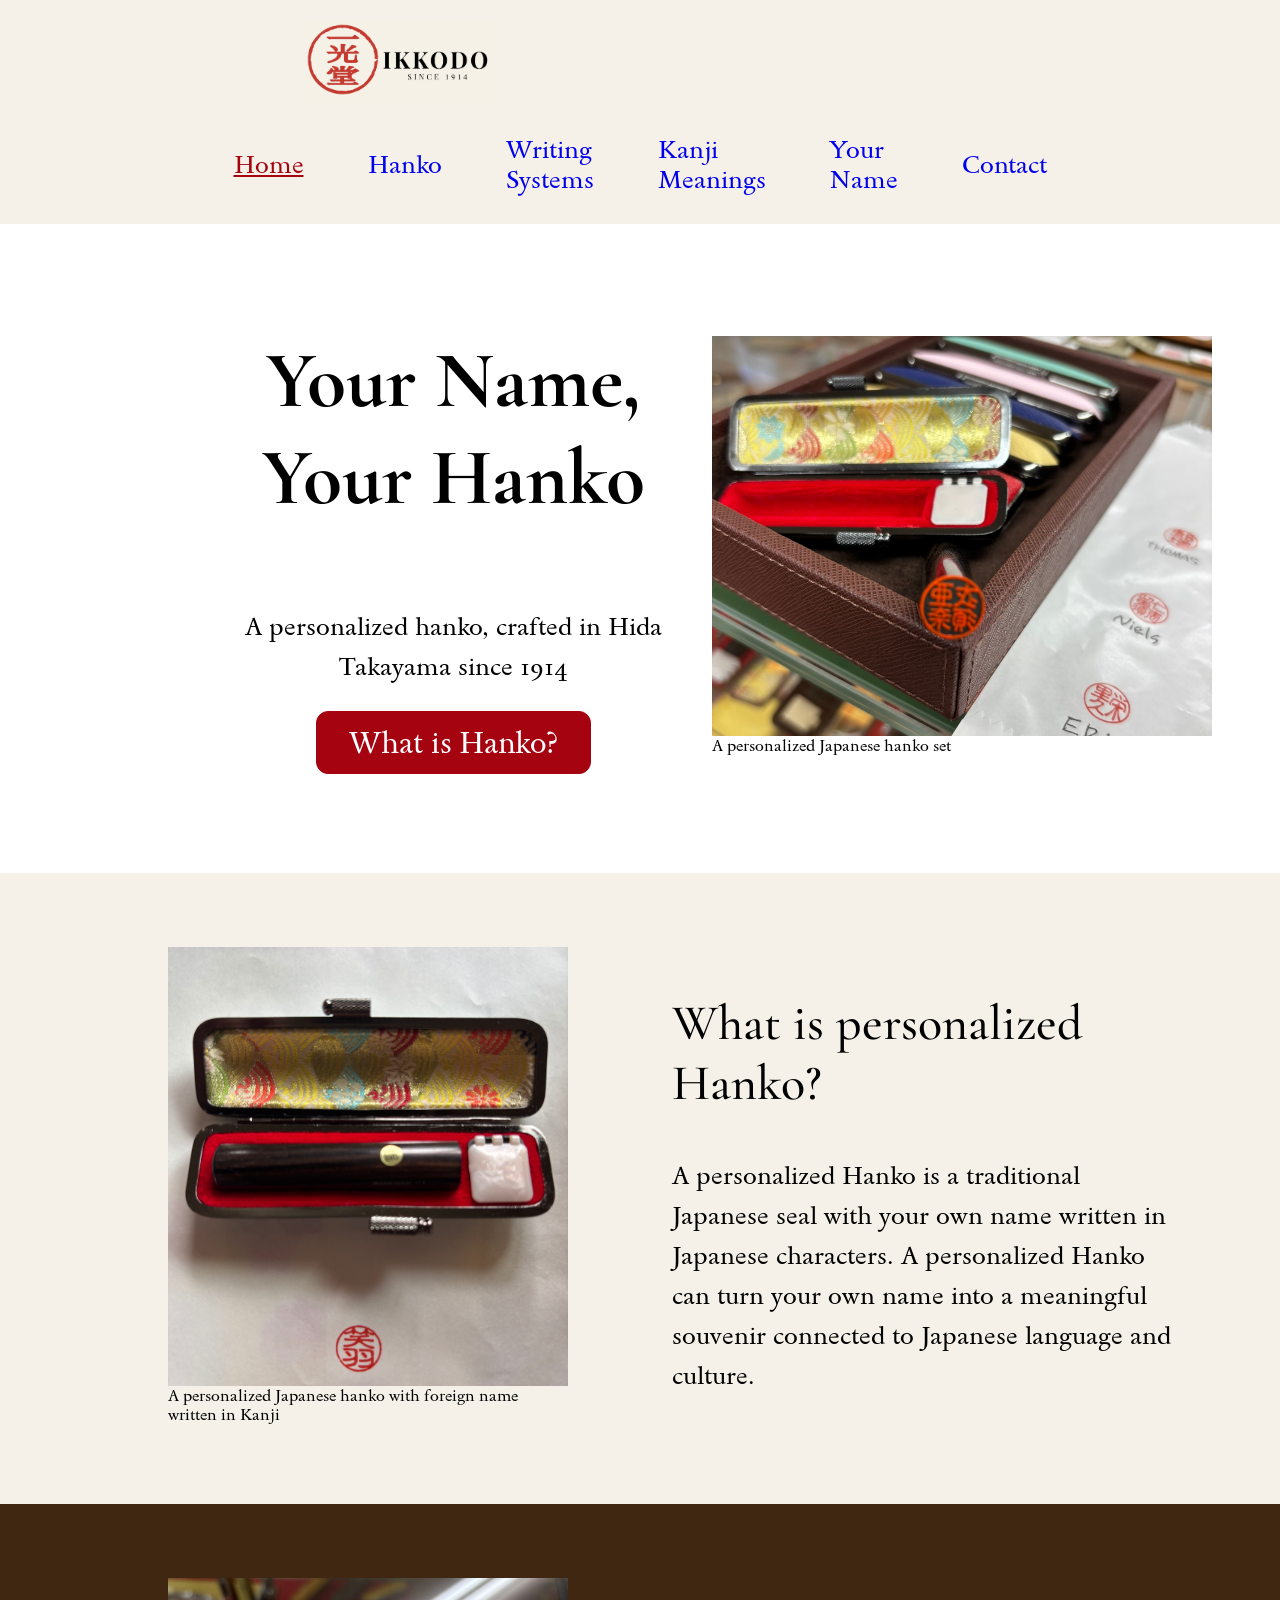
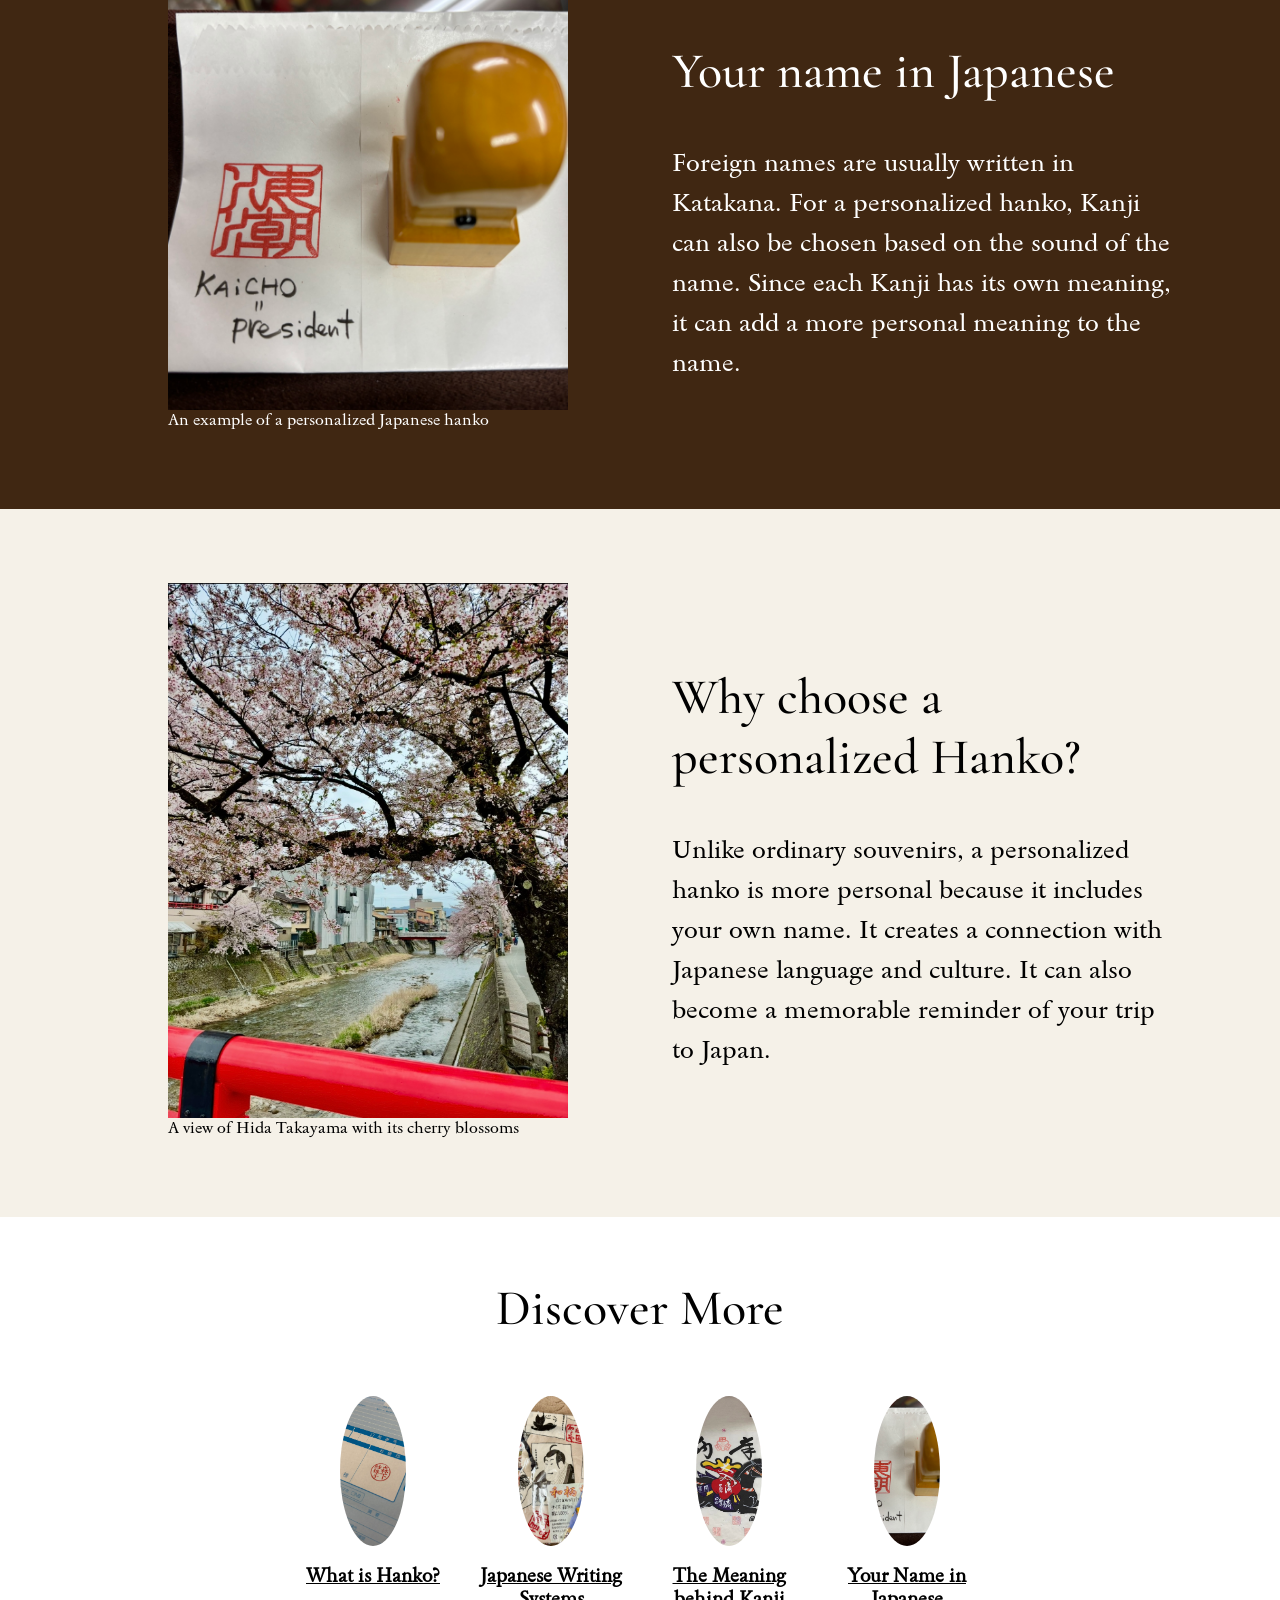
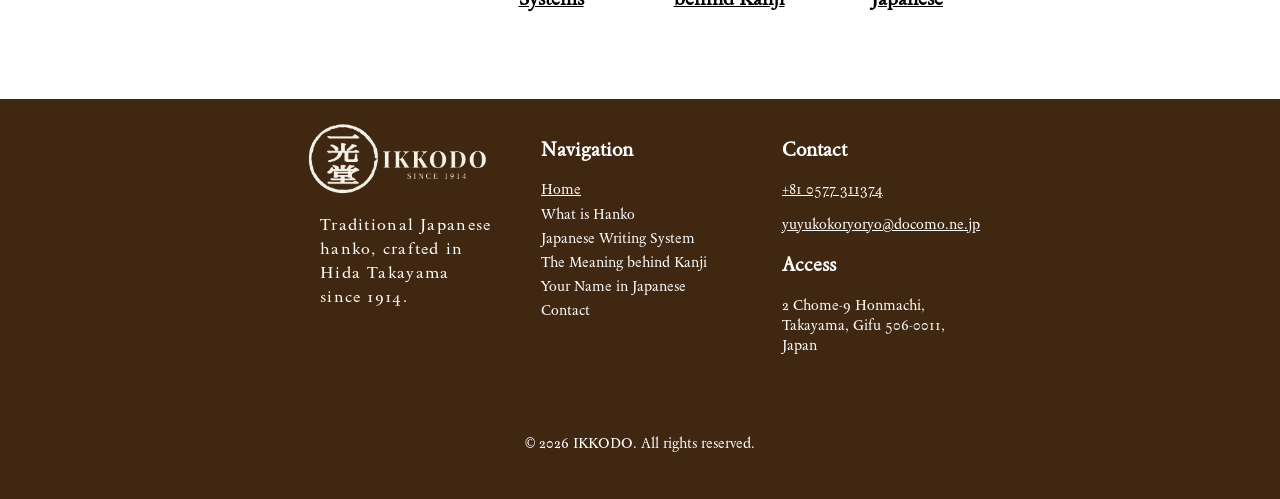
==== commit 53dc5f19: "footer current page decoration fixed" ====
--- a/index.html
+++ b/index.html
@@ -87,7 +87,7 @@
 
             <section class="hero-title">
 
-                <h1>Your Name, Your Hanko</h1>
+                <h1>Your Name, <span class="your-hanko">Your Hanko</span></h1>
 
                 <p class="hero-subtitle">
                     A personalized hanko, crafted in Hida Takayama since 1914
@@ -149,7 +149,7 @@
 
                 <img
                     src="img/kaicho.jpg"
-                    alt="Personalized Japanese hanko with its impression 'Kaicho' written in Kanji "
+                    alt="Personalized Japanese hanko with its impression 'Kaicho' written in Kanji"
                     title="A Personalized Japanese Hanko example">
 
                 <figcaption class="image-caption">
@@ -198,7 +198,6 @@
 
 
 
-
         <aside class="discover-section">
 
             <h2>Discover More</h2>
@@ -211,8 +210,8 @@
 
                         <figure>
                             <img src="img/what-is-hanko-hero.jpg"
-                            alt="colorful fabric cases"
-                            title="Japanese fabric cases">
+                            alt="red hanko impression stamped on official document"
+                            title="Japanese hanko">
                         </figure>
 
                         <h3>What is Hanko?</h3>
@@ -226,8 +225,8 @@
 
                         <figure>
                             <img src="img/kabuki2-gift.jpg"
-                            alt="colorful japanese souvenir towels"
-                            title="Japanese couvenirs">
+                            alt="Japanese souvenirs on which japanese characters and Kabuki image are"
+                            title="Japanese souveniors">
                         </figure>
 
                         <h3>Japanese Writing Systems</h3>
@@ -241,8 +240,8 @@
 
                         <figure>
                             <img src="img/ema-ikkodo.jpg"
-                            alt="colorful japanese souvenir towels"
-                            title="Japanese couvenirs">
+                            alt="japanese traditional art on which  horse and some kanjis "
+                            title="Ema">
                         </figure>
 
                         <h3>The Meaning behind Kanji</h3>
@@ -256,8 +255,8 @@
 
                         <figure>
                             <img src="img/kaicho.jpg"
-                            alt="colorful japanese souvenir towels"
-                            title="Japanese couvenirs">
+                            alt="Personalized Japanese hanko with its impression 'Kaicho' written in Kanji"
+                            title="A Personalized Japanese Hanko example">
                         </figure>
 
                         <h3>Your Name in Japanese</h3>
@@ -269,11 +268,6 @@
             </section>
 
         </aside>
-
-
-
-
-
 
     </main>
 
--- a/css/style.css
+++ b/css/style.css
@@ -105,6 +105,8 @@
     margin: 0 auto;
     background-color: #F5F1E8;
     width: 100%;
+    z-index: 10;
+
 }
 
 .site-logo {
@@ -203,16 +205,14 @@
     position: absolute;
     left: 0;
     top: 100%;
-
     width: 100%;
     box-sizing: border-box;
-
     list-style: none;
     margin: 0;
     padding: 40px 20px;
-
     background-color: #402712;
     text-align: center;
+     z-index: 101;
 }
 
 .mobile-menu-list li {
@@ -292,6 +292,10 @@
     text-decoration: underline;
 }
 
+.footer-navigation .current-page{
+    text-decoration: underline;
+}
+
 .footer-contact a {
     color: white;
     text-decoration: underline;
@@ -375,6 +379,10 @@
     padding-left: 300px;
     transform: translateY(-30px);
     
+}
+
+.your-hanko{
+    display: block;
 }
 
 .hero-subtitle{
@@ -553,6 +561,9 @@
 
 /* ===== Homepage Mobile Hero ===== */
 
+.hero{
+    padding-top: 20px;
+}
 .hero-title {
     padding-left: 0;
     transform: none;
@@ -594,13 +605,21 @@
 
 .discover-cards {
     grid-template-columns: repeat(2, 1fr);
-    gap: 2rem 1rem;
+    gap: 1rem 1rem;
+    max-width: 700px;
+}
+
+.discover-card figure {
+    margin: 0;
 }
 
 .discover-card img {
     width: 100px;
     height: 100px;
     margin: 0 auto;
+    aspect-ratio: 1 / 1;
+    border-radius: 50%;
+    object-fit: cover;
 }
     
 }
@@ -713,6 +732,101 @@
 
 
 
+/* ===== Detail Page 1 Mobile ===== */
+
+@media (max-width: 768px) {
+
+.detail1-hero {
+    display: flex;
+    flex-direction: column;
+    height: auto;
+    padding: 0;
+}
+
+.detail1-hero-title {
+    position: static;
+    order: 1;
+    transform: none;
+    max-width: none;
+    padding: 40px 25px;
+    box-sizing: border-box;
+}
+
+.detail1-hero-title h1 {
+    font-size: 2.5rem;
+    text-align: center;
+}
+
+.detail1-hero img {
+    order: 2;
+    width: 100%;
+    height: 250px;
+    object-fit: cover;
+    transform: none;
+}
+
+.history-section {
+    grid-template-columns: 1fr;
+    gap: 2rem;
+    padding: 50px 30px;
+}
+
+.history-section-title,
+.history-section-figure {
+    width: 100%;
+    max-width: none;
+    margin: 0;
+}
+
+.history-section-figure img {
+    width: 100%;
+    height: auto;
+}
+
+
+.types-section {
+    padding: 50px 25px;
+}
+
+.types-content {
+    grid-template-columns: 1fr;
+    gap: 2rem;
+}
+
+.types-content table {
+    width: 100%;
+    font-size: 0.9rem;
+}
+
+.types-content th,
+.types-content td {
+    padding: 8px;
+}
+
+.types-content td ul {
+    padding-left: 18px;
+}
+
+.types-figure {
+    margin: 0;
+    max-width: none;
+}
+
+
+.CTA-section {
+    padding: 50px 20px;
+}
+
+.CTA-button {
+    font-size: 1rem;
+    text-align: center;
+}
+}
+
+
+
+
+
 /*======= DetailPage2============*/
 
 
@@ -838,6 +952,101 @@
     object-position: center;
 }
 
+
+/* ===== Detail Page 2 Mobile ===== */
+
+@media (max-width: 768px) {
+
+
+.detail2-hero {
+    display: flex;
+    flex-direction: column-reverse;
+    height: auto;
+    padding: 0;
+}
+
+.detail2-hero-title {
+    position: static;
+    transform: none;
+    width: 100%;
+    max-width: none;
+    padding: 40px 30px;
+    box-sizing: border-box;
+    text-align: left;
+}
+
+.detail2-hero-title h1 {
+    font-size: 2.5rem;
+    text-align: left;
+}
+
+.detail2-hero img {
+    width: 100%;
+    height: 250px;
+    object-fit: cover;
+}
+
+
+.writing-systems-section {
+    grid-template-columns: 1fr;
+    gap: 1rem;
+    padding: 60px 25px;
+}
+
+.writing-card {
+    padding: 25px;
+}
+
+.writing-card img {
+    max-width: 100%;
+    margin: 0 auto;
+}
+
+.writing-card .CTA-button {
+    font-size: 1rem;
+    padding: 12px 20px;
+}
+
+
+.comparison-section {
+    padding-top: 0px;
+    padding-bottom: 30px;
+}
+
+.comparison-content {
+    grid-template-columns: 1fr;
+    gap: 2rem;
+}
+
+.comparison-content table {
+    width: 100%;
+    font-size: 0.85rem;
+    table-layout: fixed;
+}
+
+.comparison-content th,
+.comparison-content td {
+    padding: 8px 5px;
+    overflow-wrap: break-word;
+}
+
+.comparison-figure {
+    width: 100%;
+    margin: 0;
+}
+
+.comparison-figure img {
+    width: 100%;
+    height: 110px;
+    object-fit: cover;
+}
+
+
+}
+
+
+
+
 /*======= DetailPage3============*/
 
 
@@ -955,6 +1164,122 @@
 }
 
 
+
+/* ===== Detail Page 3 Mobile ===== */
+
+@media (max-width: 768px) {
+
+
+.detail3-hero {
+    display: flex;
+    flex-direction: column-reverse;
+    height: auto;
+    padding: 0;
+}
+
+.detail3-hero-title {
+    position: static;
+    transform: none;
+    width: 100%;
+    max-width: none;
+    padding: 40px 30px;
+    box-sizing: border-box;
+    text-align: left;
+}
+
+.detail3-hero-title h1 {
+    font-size: 2.5rem;
+    text-align: left;
+}
+
+.detail3-hero img {
+    width: 100%;
+    height: 220px;
+    object-fit: cover;
+}
+
+
+.shanon-section {
+    grid-template-columns: 1fr;
+    gap: 2rem;
+    padding: 50px 30px;
+}
+
+.shanon-figure {
+    width: 100%;
+    margin: 0;
+}
+
+.shanon-figure img {
+    width: 100%;
+    height: auto;
+}
+
+
+.kanji-examples-section {
+    padding: 50px 30px;
+}
+
+.three-cards {
+    grid-template-columns: 1fr;
+    gap: 1rem;
+    margin-top: 30px;
+}
+
+.example-card {
+    padding: 25px;
+}
+
+.kanji-character {
+    font-size: 75px;
+    margin: 0 0 10px;
+}
+
+.example-card h3 {
+    font-size: 1.5rem;
+    margin-bottom: 20px;
+}
+
+
+.same-sound-section {
+    grid-template-columns: 1fr;
+    gap: 2rem;
+    padding: 50px 25px;
+}
+
+.name-example {
+    padding: 20px;
+}
+
+.name-example-content {
+    grid-template-columns: 1fr 2fr;
+    gap: 0.5rem;
+    align-items: center;
+}
+
+.name-example-content h3 {
+    font-size: 1rem;
+}
+
+.name-example-content ul {
+    font-size: 1rem;
+    padding-left: 18px;
+}
+
+.detail3-CTA-section {
+    padding: 40px 20px;
+}
+
+.detail3-CTA-section .CTA-button {
+    font-size: 1rem;
+    text-align: center;
+    max-width: 100%;
+    box-sizing: border-box;
+}
+
+}
+
+
 /*======= DetailPage4============*/
 
 /*======= DetailPage4 Hero ============*/
@@ -1093,6 +1418,76 @@
     width: 100%;
     height: auto;
 }
+
+
+
+
+
+.mobile-label {
+    display: none;
+}
+
+@media (max-width: 768px){
+
+.detail4-hero {
+    grid-template-columns: 1fr;
+    height: auto;
+    padding: 40px 30px;
+    gap: 2rem;
+}
+
+.detail4-hero-title,
+.detail4-hero-figure {
+    transform: none;
+    width: 100%;
+    margin: 0;
+}
+
+.detail4-hero img {
+    width: 100%;
+    height: auto;
+}
+
+.name-examples-section {
+    padding: 50px 25px;
+}
+
+.table-scroll{
+    overflow-x: auto;
+}
+
+.name-examples-table {
+    min-width: 700px;
+    font-size: 1rem;
+}
+
+.name-examples-table th,
+.name-examples-table td {
+    padding: 12px;
+}
+
+
+
+.case-section {
+    grid-template-columns: 1fr;
+    gap: 2rem;
+    padding: 50px 25px;
+}
+
+.case-text {
+    transform: none;
+    width: 100%;
+}
+
+.case-figure {
+    width: 100%;
+    margin: 0;
+}
+}
+
+
+
+
 
 
 
@@ -1293,12 +1688,104 @@
 
 
 
-
-
-
-
-
-
-
-
-
+/* ===== Contact Page Mobile ===== */
+
+@media (max-width: 768px) {
+
+
+.contact-hero {
+    height: 220px;
+    padding: 0;
+}
+
+.contact-hero-title {
+    top: 50%;
+    left: 50%;
+    right: auto;
+    transform: translate(-50%, -50%);
+    padding: 10px 30px;
+    width: 65%;
+}
+
+.contact-hero-title h1 {
+    font-size: 2rem;
+}
+
+
+.contact-section {
+    grid-template-columns: 1fr;
+    gap: 2rem;
+    padding: 40px 25px;
+}
+
+.contact-info {
+    width: 100%;
+}
+
+.contact-info h2 {
+    font-size: 1.3rem;
+}
+
+.map-figure {
+    width: 100%;
+    margin: 0;
+}
+
+
+.contact-form-section {
+    padding: 25px 20px;
+    max-height: none;
+    transform: none;
+}
+
+.contact-form-section h2 {
+    font-size: 1.5rem;
+}
+
+
+.welcome-section {
+    grid-template-columns: 1fr 1fr;
+    gap: 1rem;
+    padding: 40px 20px;
+}
+
+.welcome-text {
+    grid-column: 1 / 3;
+    font-size: 1rem;
+    padding: 0;
+}
+
+.welcome-text h2 {
+    font-size: 1.5rem;
+}
+
+.welcome-section figure {
+    margin: 0;
+}
+
+.welcome-section img {
+    width: 100%;
+    height: 150px;
+    object-fit: cover;
+}
+
+.welcome-section figcaption {
+    font-size: 0.8rem;
+}
+
+.owner img{
+    object-position: center ;
+
+}
+
+}
+
+
+
+
+
+
+
+
+
+
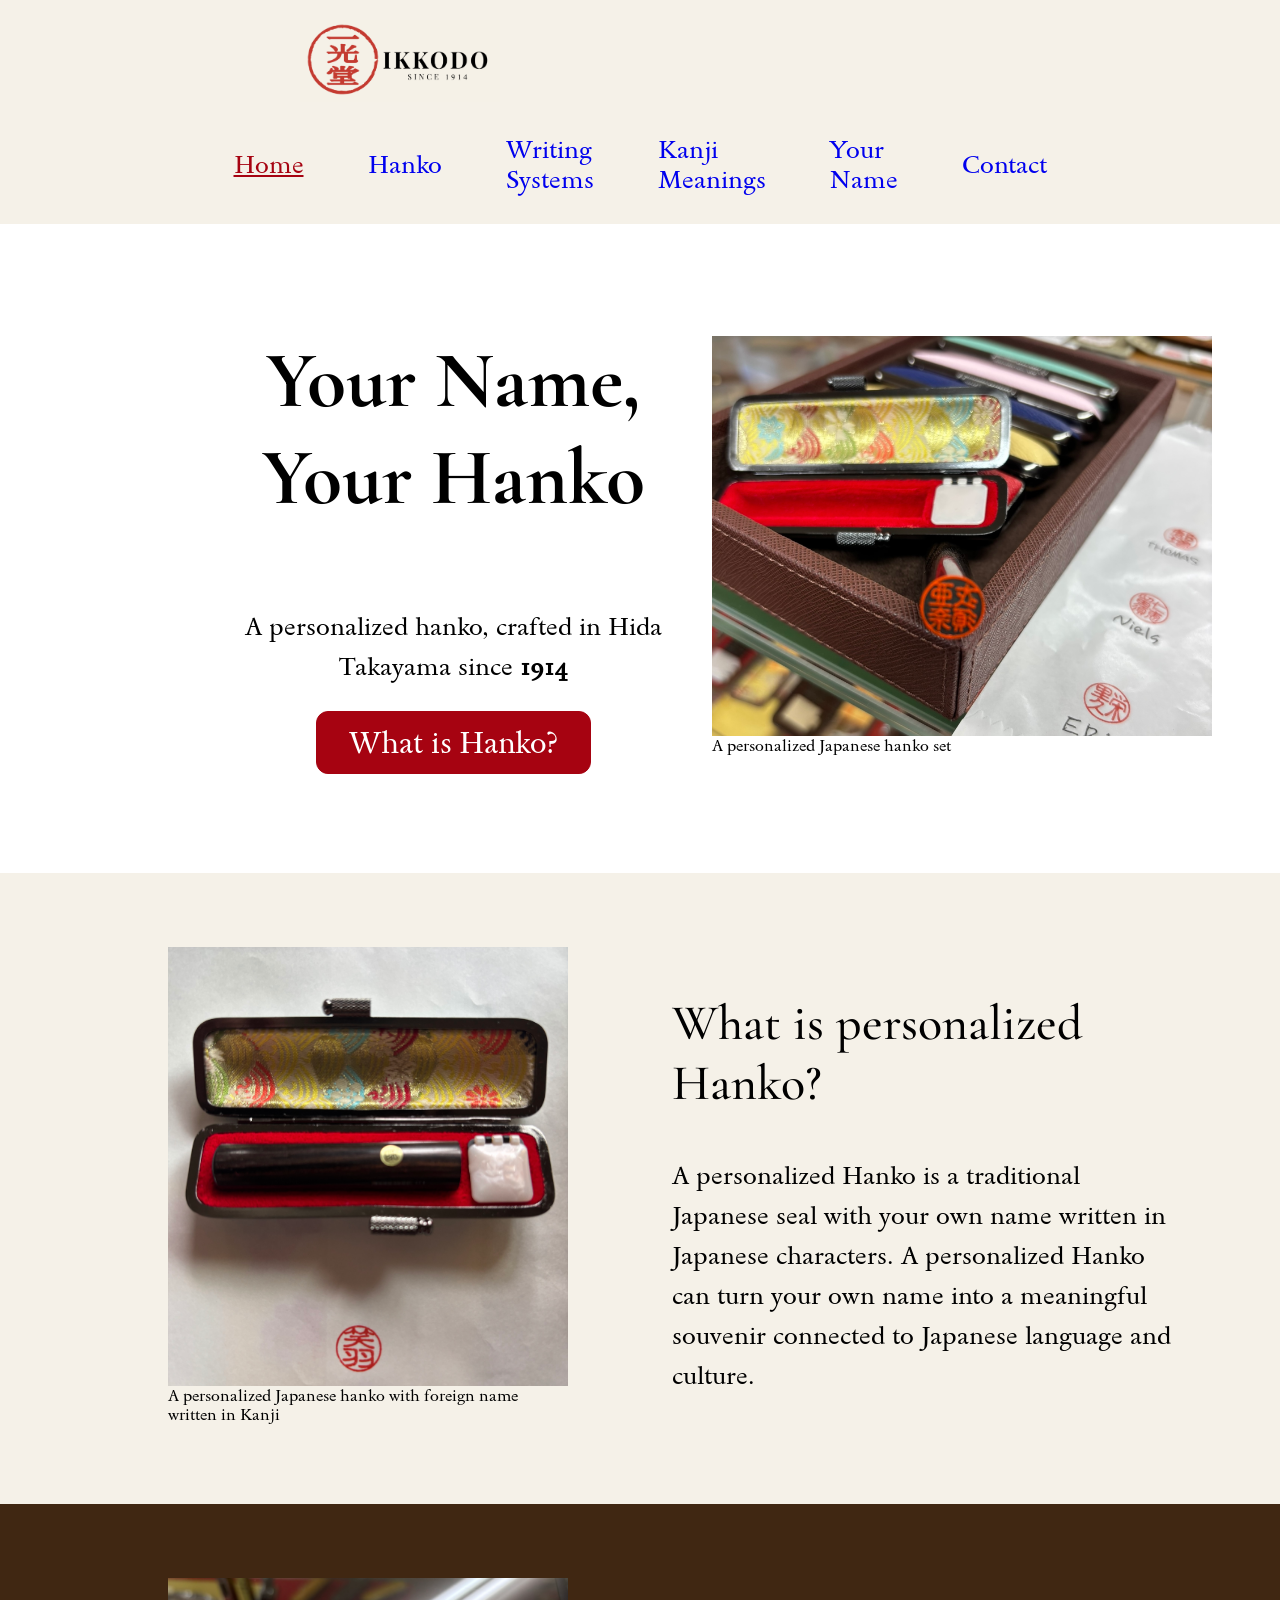
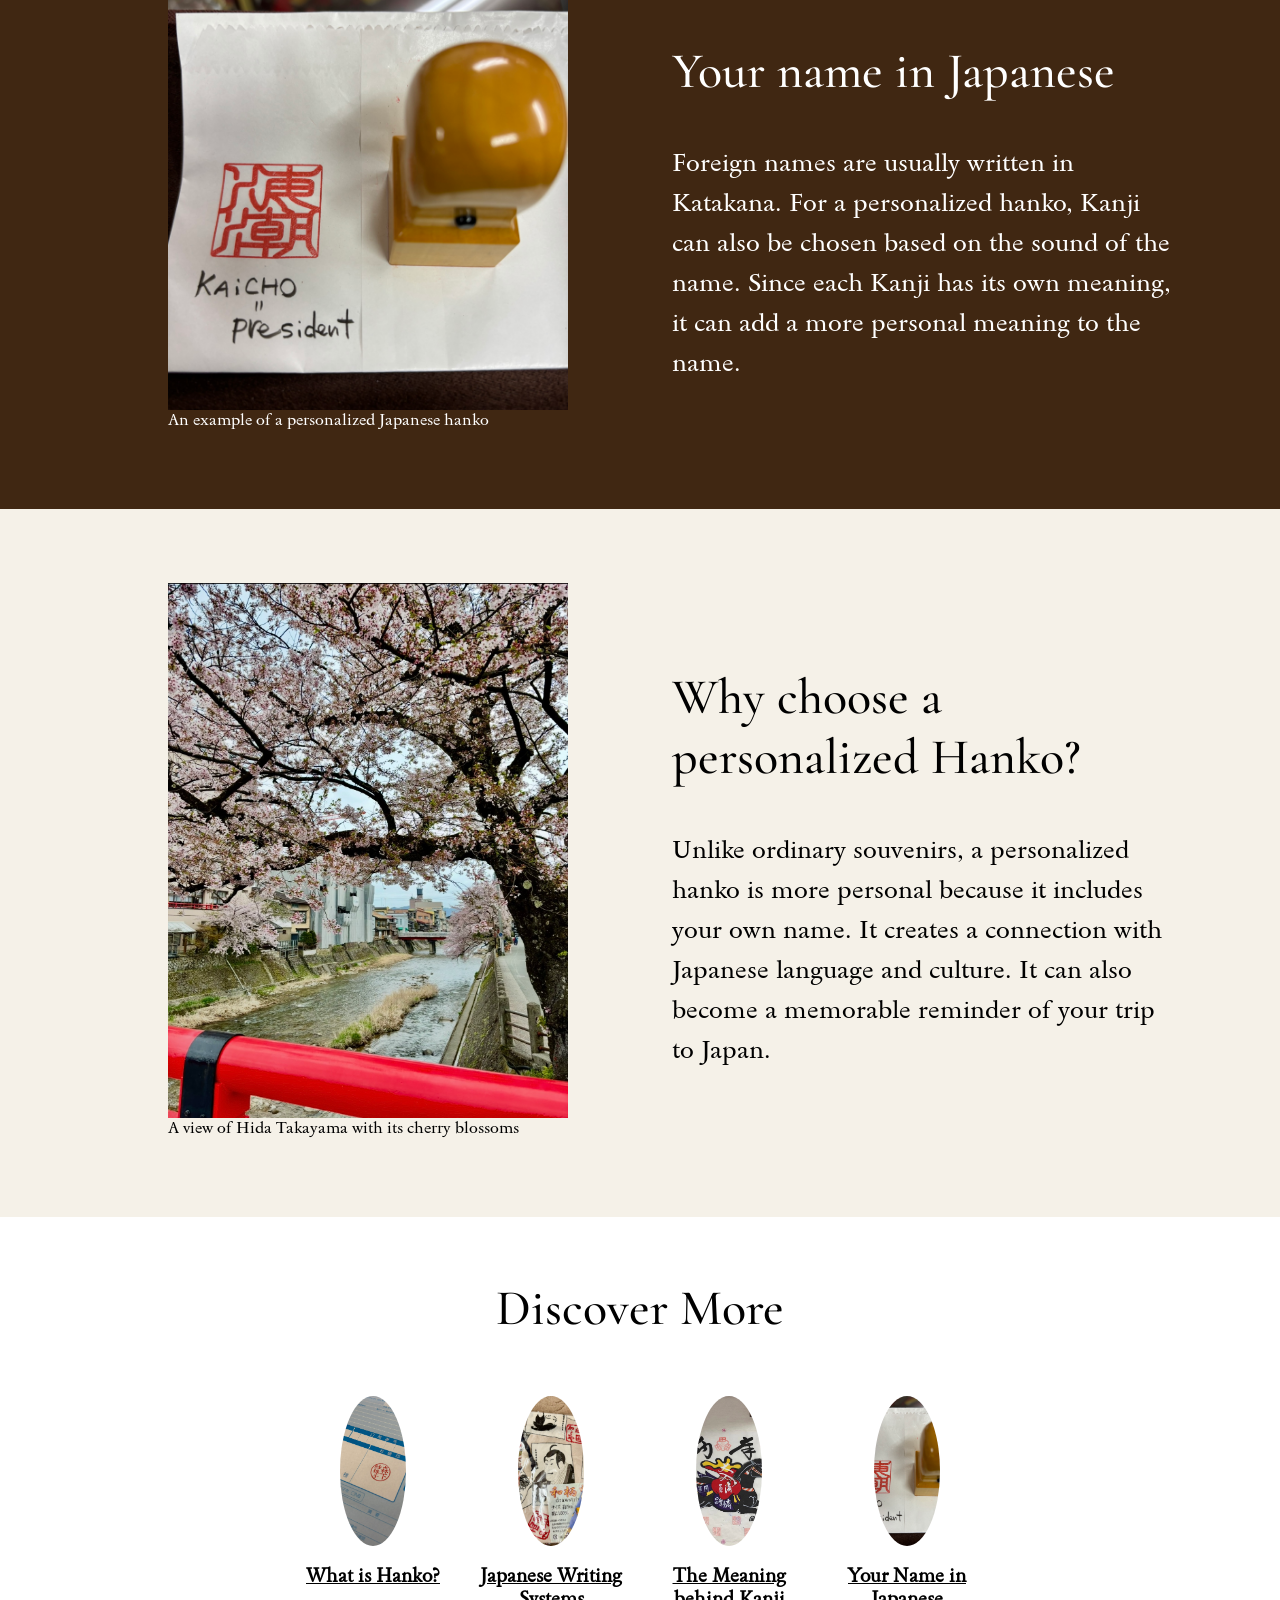
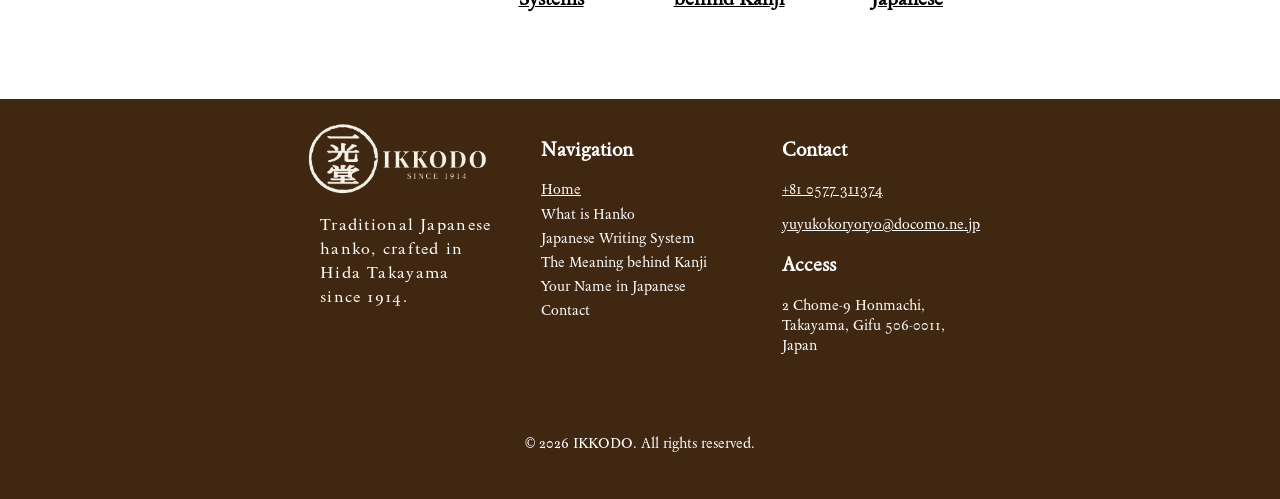
==== commit 8690d21d: "favicon added" ====
--- a/index.html
+++ b/index.html
@@ -14,6 +14,8 @@
 	content="hanko, Japanese seal, Takayama, personalized souvenir, Kanji">
     <title>IKKODO Personalized Hanko</title>
     <link rel="stylesheet" type="text/css" href="css/style.css">
+    <link rel="icon" type="image/png" href="img/Ikkodo-favicon.png">
+
 
 </head>
 
@@ -90,7 +92,7 @@
                 <h1>Your Name, <span class="your-hanko">Your Hanko</span></h1>
 
                 <p class="hero-subtitle">
-                    A personalized hanko, crafted in Hida Takayama since 1914
+                    A personalized hanko, crafted in Hida Takayama since <strong>1914</strong>
                 </p>
 
                 <a class="CTA-button" href="detail-page1.html">
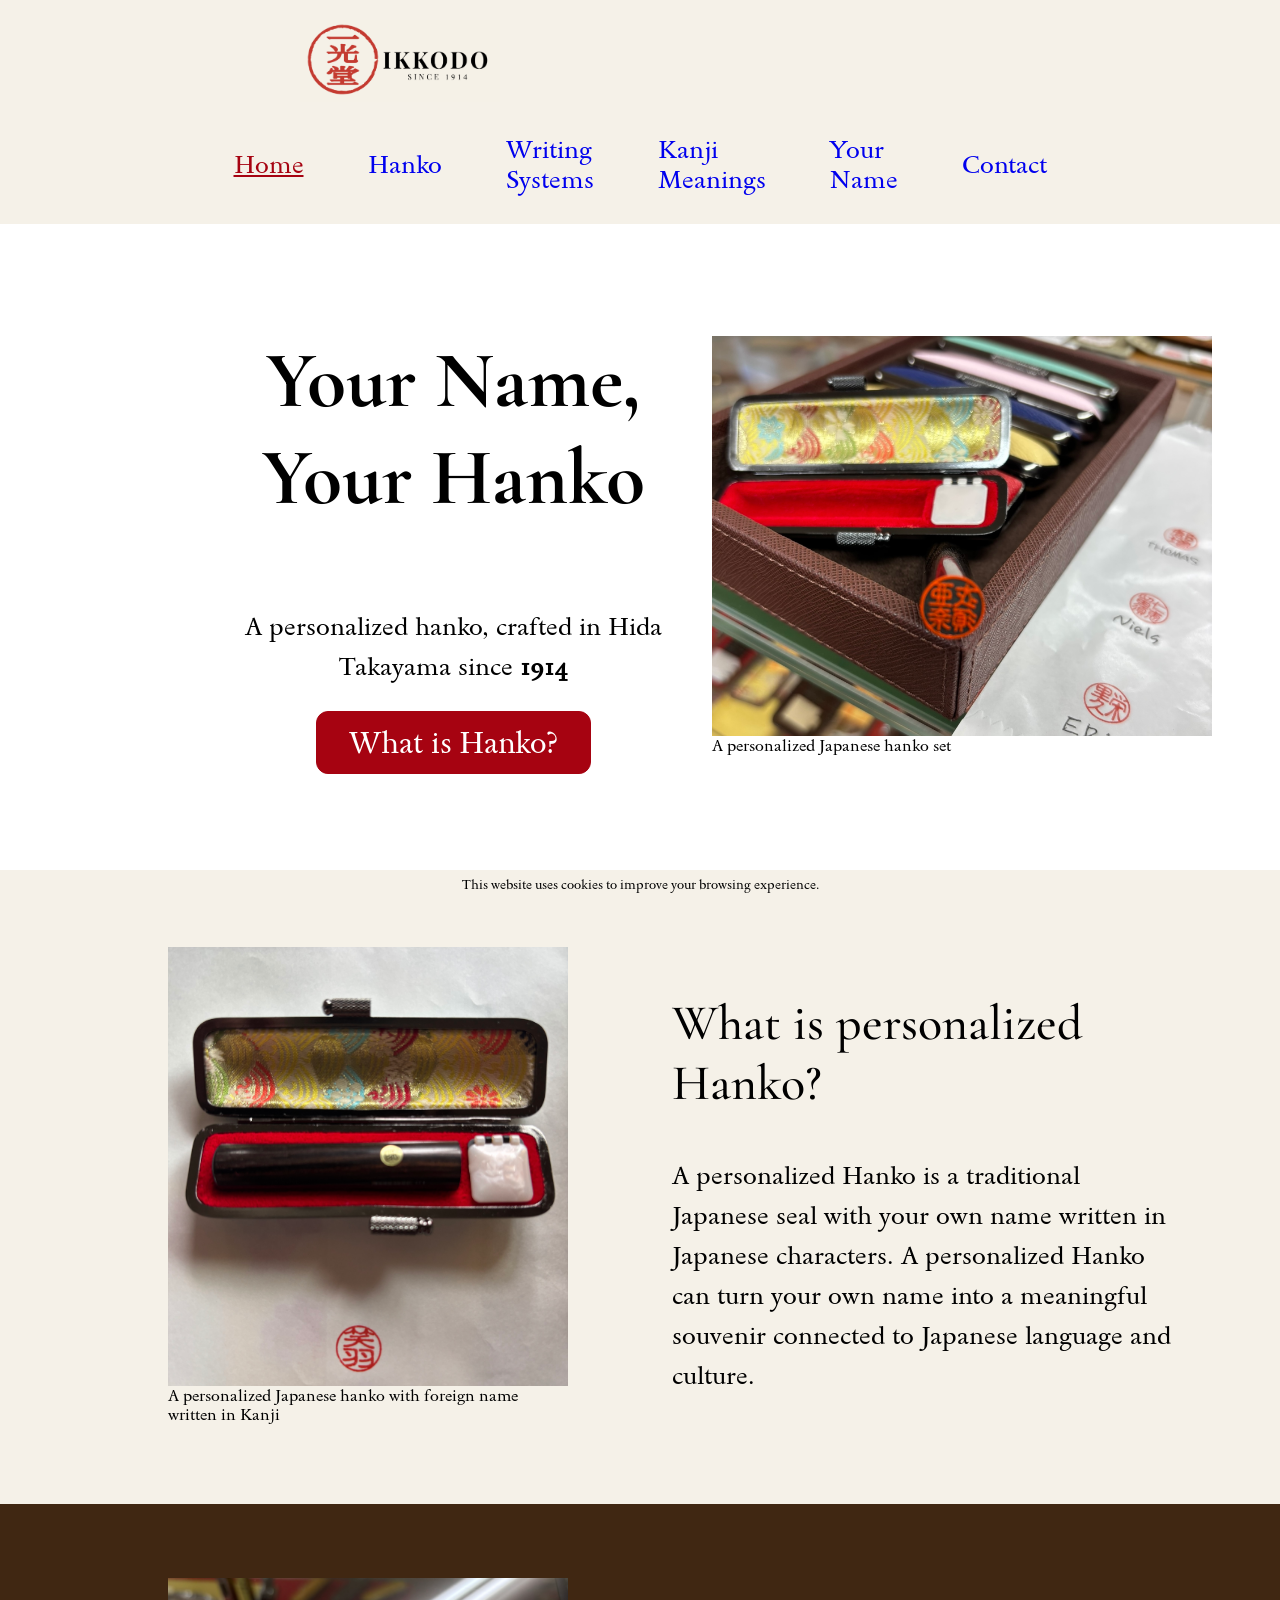
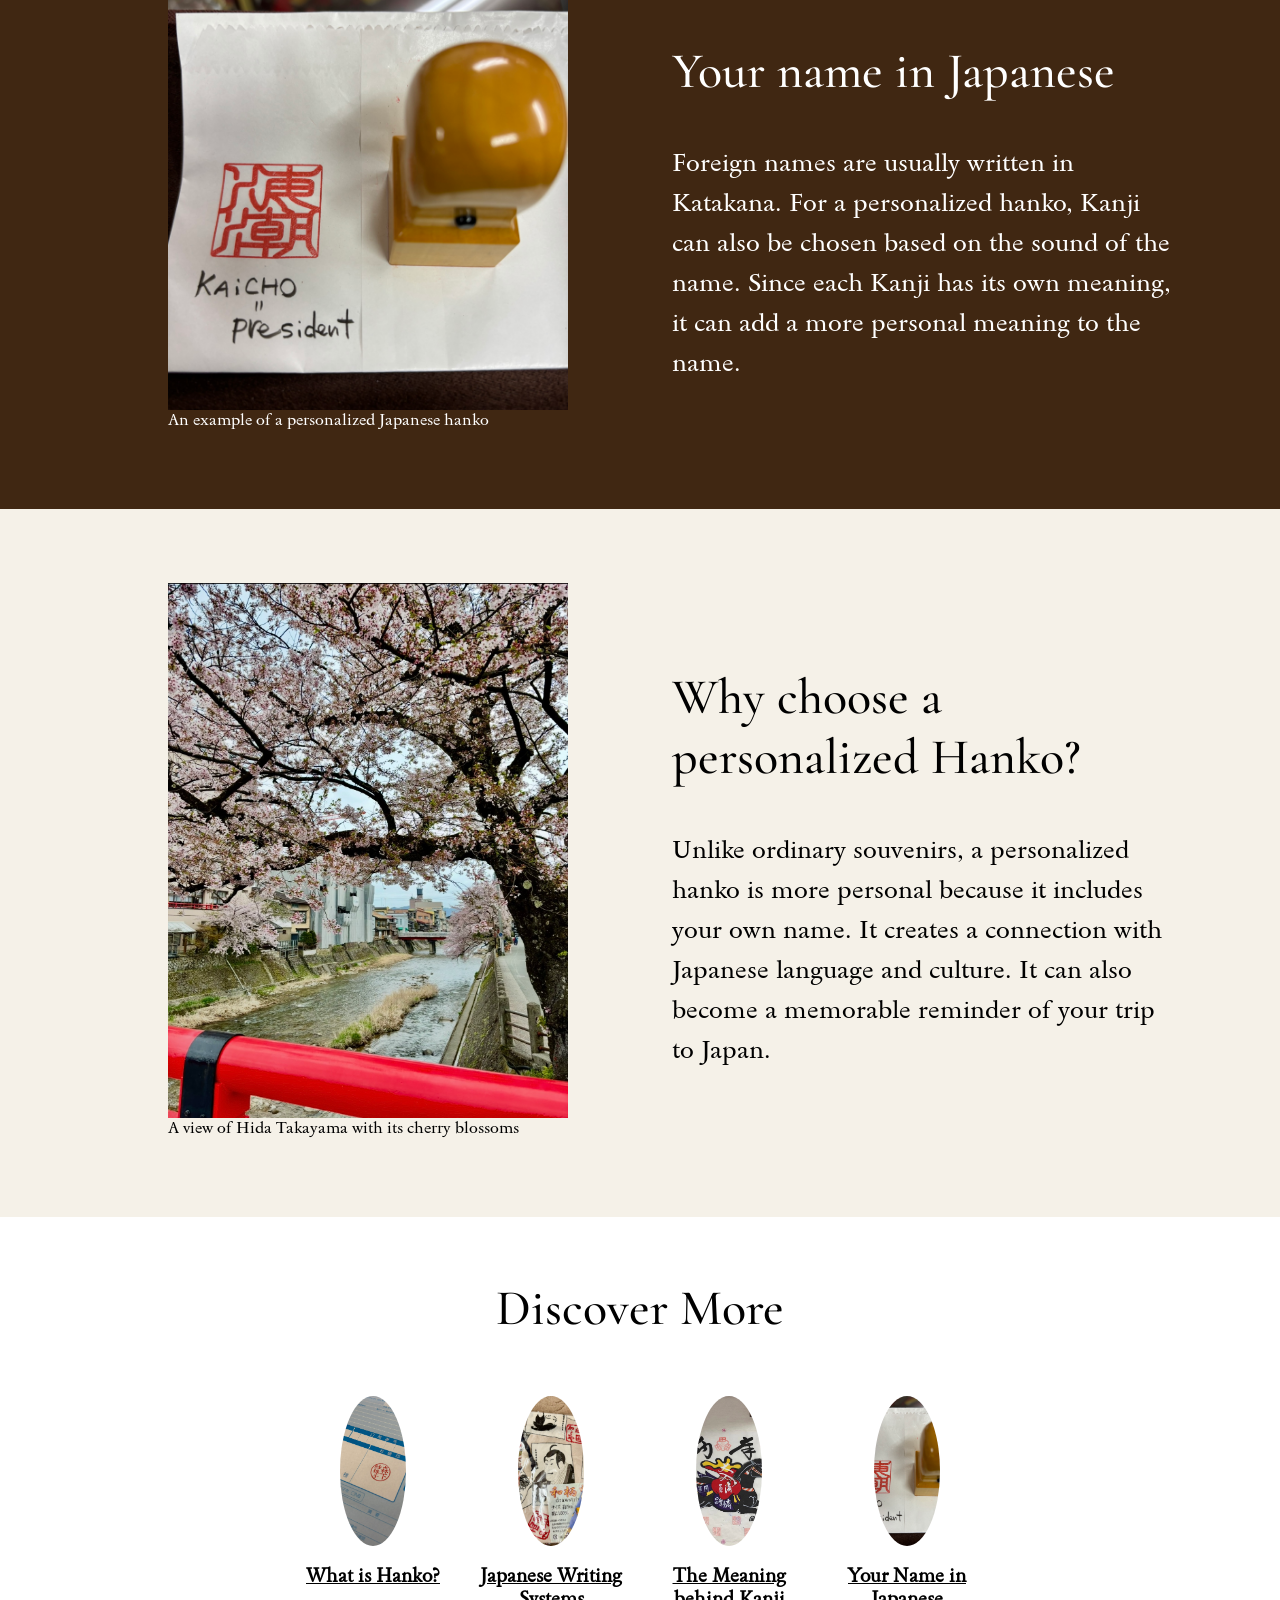
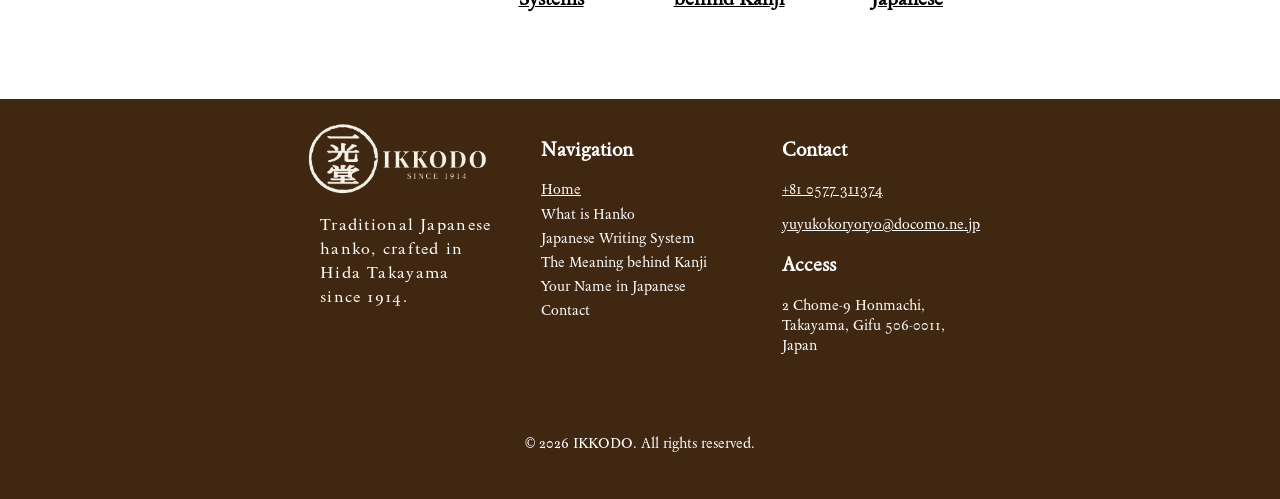
==== commit f0799e6d: "cookie added" ====
--- a/index.html
+++ b/index.html
@@ -1,337 +1,314 @@
-
 <!DOCTYPE html>
 <html lang="en">
 
 <head>
-    <meta charset="UTF-8">
-    <meta name="viewport" content="width=device-width, initial-scale=1.0">
-    <meta name="author" content="Koshiro Morishita">
-    <meta
-	name="description"
-	content="Understand what the hanko is, Japanese writying system, and the Kanji meaning. And create your own personalized Japanese hanko from IKKODO in Hida Takayama.">
-    <meta
-	name="keywords"
-	content="hanko, Japanese seal, Takayama, personalized souvenir, Kanji">
-    <title>IKKODO Personalized Hanko</title>
-    <link rel="stylesheet" type="text/css" href="css/style.css">
-    <link rel="icon" type="image/png" href="img/Ikkodo-favicon.png">
-
-
+	<meta charset="UTF-8">
+	<meta name="viewport" content="width=device-width, initial-scale=1.0">
+	<meta name="author" content="Koshiro Morishita">
+	<meta name="description"
+		content="Understand what the hanko is, Japanese writying system, and the Kanji meaning. And create your own personalized Japanese hanko from IKKODO in Hida Takayama.">
+	<meta name="keywords" content="hanko, Japanese seal, Takayama, personalized souvenir, Kanji">
+	<title>IKKODO Personalized Hanko</title>
+	<link rel="stylesheet" type="text/css" href="css/style.css">
+	<link rel="icon" type="image/png" href="img/Ikkodo-favicon.png">
 </head>
 
-
 <body>
-
-
-    <header class="site-header">
-
-        <a class="site-logo" href="index.html">
-
-            <img class="site-logo"
-                src="img/Ikkodo-Logo.png"
-                alt="IKKODO logo"
-                title="IKKODO">
-        </a>
-
-        <nav class="desktop-navigation">
-
-            <a href="index.html" class="current-page">Home</a>
-            <a href="detail-page1.html">Hanko</a>
-            <a href="detail-page2.html">Writing Systems</a>
-            <a href="detail-page3.html">Kanji Meanings</a>
-            <a href="detail-page4.html">Your Name</a>
-            <a href="contact-page.html">Contact</a>
-
-        </nav>
-
-        <nav class="mobile-navigation">
-
-            <a href="index.html" class="current-page">Home</a>
-
-            <details class="mobile-menu">
-
-                <summary>Learn <span class="menu-arrow">▼</span></summary>
-
-                <ul class="mobile-menu-list">
-
-                    <li>
-                        <a href="detail-page1.html">What is Hanko</a>
-                    </li>
-
-                    <li>
-                        <a href="detail-page2.html">Japanese Writing System</a>
-                    </li>
-
-                    <li>
-                        <a href="detail-page3.html">The Meaning behind Kanji</a>
-                    </li>
-
-                    <li>
-                        <a href="detail-page4.html">Your Name in Japanese</a>
-                    </li>
-
-                </ul>
-
-            </details>
-
-            <a href="contact-page.html">Contact</a>
-
-        </nav>
-        
-    </header>
-
-
-
-
-
-    <main>
-        <section class="hero">
-
-            <section class="hero-title">
-
-                <h1>Your Name, <span class="your-hanko">Your Hanko</span></h1>
-
-                <p class="hero-subtitle">
-                    A personalized hanko, crafted in Hida Takayama since <strong>1914</strong>
-                </p>
-
-                <a class="CTA-button" href="detail-page1.html">
-                    What is Hanko?
-                </a>
-
-            </section>
-
-            <figure class="hero-figure">
-
-                <img
-                    src="img/A-Personalized-Japanese-Hanko.jpg"
-                    alt="Personalized Japanese hanko sets with their impressions"
-                    title="A Personalized Japanese Hanko">
-
-                <figcaption class="image-caption">
-                    A personalized Japanese hanko set
-                </figcaption>
-
-            </figure>
-
-        </section>
-
-
-
-        <section class="first-section">
-
-            <figure class="first-section-figure">
-
-                <img
-                    src="img/hanko_eva.jpeg"
-                    alt="Personalized Japanese hanko with its impressions written in Kanji"
-                    title="A Personalized Japanese Hanko example">
-
-                <figcaption class="image-caption">
-                    A personalized Japanese hanko with foreign name written in Kanji
-                </figcaption>
-
-            </figure>
-
-            <section class="first-section-title">
-
-                <h2>What is personalized Hanko?</h2>
-
-                <p class="first-section-paragraph">
-                    A personalized Hanko is a traditional Japanese seal with your own name written in Japanese characters. A personalized Hanko can turn your own name into a meaningful souvenir connected to Japanese language and culture.
-                </p>
-
-            </section>
-        </section>
-
-
-         <section class="second-section">
-
-            <figure class="second-section-figure">
-
-                <img
-                    src="img/kaicho.jpg"
-                    alt="Personalized Japanese hanko with its impression 'Kaicho' written in Kanji"
-                    title="A Personalized Japanese Hanko example">
-
-                <figcaption class="image-caption">
-                    An example of a personalized Japanese hanko
-                </figcaption>
-
-            </figure>
-
-            <section class="second-section-title">
-
-                <h2>Your name in Japanese</h2>
-
-                <p class="second-section-paragraph">
-                    Foreign names are usually written in Katakana. For a personalized hanko, Kanji can also be chosen based on the sound of the name. Since each Kanji has its own meaning, it can add a more personal meaning to the name.
-                </p>
-
-            </section>
-        </section>
-
-
-        <section class="third-section">
-
-            <figure class="third-section-figure">
-
-                <img
-                    src="img/nakabashi.jpg"
-                    alt="A cherry blossoms,river and a red bridge"
-                    title="Aview of Hidatakayama">
-
-                <figcaption class="image-caption">
-                    A view of Hida Takayama with its cherry blossoms
-                </figcaption>
-
-            </figure>
-
-            <section class="third-section-title">
-
-                <h2>Why choose a personalized Hanko?</h2>
-
-                <p class="second-section-paragraph">
-                    Unlike ordinary souvenirs, a personalized hanko is more personal because it includes your own name. It creates a connection with Japanese language and culture. It can also become a memorable reminder of your trip to Japan.
-                </p>
-
-            </section>
-        </section>
-
-
-
-        <aside class="discover-section">
-
-            <h2>Discover More</h2>
-
-            <section class="discover-cards">
-
-                <article class="discover-card">
-
-                    <a href="detail-page1.html">
-
-                        <figure>
-                            <img src="img/what-is-hanko-hero.jpg"
-                            alt="red hanko impression stamped on official document"
-                            title="Japanese hanko">
-                        </figure>
-
-                        <h3>What is Hanko?</h3>
-                    </a>
-                    
-                </article>
-
-                 <article class="discover-card">
-
-                    <a href="detail-page2.html">
-
-                        <figure>
-                            <img src="img/kabuki2-gift.jpg"
-                            alt="Japanese souvenirs on which japanese characters and Kabuki image are"
-                            title="Japanese souveniors">
-                        </figure>
-
-                        <h3>Japanese Writing Systems</h3>
-                    </a>
-                    
-                </article>
-
-               <article class="discover-card">
-
-                    <a href="detail-page3.html">
-
-                        <figure>
-                            <img src="img/ema-ikkodo.jpg"
-                            alt="japanese traditional art on which  horse and some kanjis "
-                            title="Ema">
-                        </figure>
-
-                        <h3>The Meaning behind Kanji</h3>
-                    </a>
-                    
-                </article>
-
-                <article class="discover-card">
-
-                    <a href="detail-page4.html">
-
-                        <figure>
-                            <img src="img/kaicho.jpg"
-                            alt="Personalized Japanese hanko with its impression 'Kaicho' written in Kanji"
-                            title="A Personalized Japanese Hanko example">
-                        </figure>
-
-                        <h3>Your Name in Japanese</h3>
-                    </a>
-                    
-                </article>
-
-
-            </section>
-
-        </aside>
-
-    </main>
-
-
-    <footer class="site-footer">
-
-        <section class="footer-brand">
-             <a class="site-logo" href="index.html">
-
-                <img class="site-logo"
-                    src="img/footer-logo.png"
-                    alt="IKKODO logo"
-                    title="IKKODO">
-            </a>
-            <p>Traditional Japanese hanko, crafted in Hida Takayama since 1914.</p>
-        </section>
-
-        <section class="footer-navigation">
-                <section class="footer-navigation">
-
-                    <h3>Navigation</h3>
-
-                    <nav>
-                        <ul>
-                            <li class="current-page"><a href="index.html">Home</a></li>
-                            <li><a href="detail-page1.html">What is Hanko</a></li>
-                            <li><a href="detail-page2.html">Japanese Writing System</a></li>
-                            <li><a href="detail-page3.html">The Meaning behind Kanji</a></li>
-                            <li><a href="detail-page4.html">Your Name in Japanese</a></li>
-                            <li><a href="contact-page.html">Contact</a></li>
-                        </ul>
-                    </nav>
-
-                </section>        
-        </section>
-
-        <section class="footer-contact">
-
-            <h3>Contact</h3>
-
-            <p>
-                <a href="tel:+81577320605">+81 0577 311374</a>
-            </p>
-
-            <p>
-                <a href="mailto:info@example.com">yuyukokoryoryo@docomo.ne.jp</a>
-            </p>
-
-            <h3>Access</h3>
-
-            <p>
-               2 Chome-9 Honmachi, Takayama, Gifu 506-0011, Japan
-            </p>
-
-        </section>
-
-        <p class="copyright">
-            &copy; 2026 IKKODO. All rights reserved.
-        </p>
-
-    </footer>
+	<header class="site-header">
+
+		<a class="site-logo" href="index.html">
+
+			<img class="site-logo" src="img/Ikkodo-Logo.png" alt="IKKODO logo" title="IKKODO">
+		</a>
+
+		<nav class="desktop-navigation">
+
+			<a href="index.html" class="current-page">Home</a>
+			<a href="detail-page1.html">Hanko</a>
+			<a href="detail-page2.html">Writing Systems</a>
+			<a href="detail-page3.html">Kanji Meanings</a>
+			<a href="detail-page4.html">Your Name</a>
+			<a href="contact-page.html">Contact</a>
+
+		</nav>
+
+		<nav class="mobile-navigation">
+
+			<a href="index.html" class="current-page">Home</a>
+
+			<details class="mobile-menu">
+
+				<summary>Learn <span class="menu-arrow">▼</span></summary>
+
+				<ul class="mobile-menu-list">
+
+					<li>
+						<a href="detail-page1.html">What is Hanko</a>
+					</li>
+
+					<li>
+						<a href="detail-page2.html">Japanese Writing System</a>
+					</li>
+
+					<li>
+						<a href="detail-page3.html">The Meaning behind Kanji</a>
+					</li>
+
+					<li>
+						<a href="detail-page4.html">Your Name in Japanese</a>
+					</li>
+
+				</ul>
+
+			</details>
+
+			<a href="contact-page.html">Contact</a>
+
+		</nav>
+
+	</header>
+
+	<main>
+		<section class="hero">
+
+			<section class="hero-title">
+
+				<h1>Your Name, <span class="your-hanko">Your Hanko</span></h1>
+
+				<p class="hero-subtitle">
+					A personalized hanko, crafted in Hida Takayama since <strong>1914</strong>
+				</p>
+
+				<a class="CTA-button" href="detail-page1.html">
+					What is Hanko?
+				</a>
+
+			</section>
+
+			<figure class="hero-figure">
+
+				<img src="img/A-Personalized-Japanese-Hanko.jpg"
+					alt="Personalized Japanese hanko sets with their impressions" title="A Personalized Japanese Hanko">
+
+				<figcaption class="image-caption">
+					A personalized Japanese hanko set
+				</figcaption>
+
+			</figure>
+
+		</section>
+
+		<section class="first-section">
+
+			<figure class="first-section-figure">
+
+				<img src="img/hanko_eva.jpeg" alt="Personalized Japanese hanko with its impressions written in Kanji"
+					title="A Personalized Japanese Hanko example">
+
+				<figcaption class="image-caption">
+					A personalized Japanese hanko with foreign name written in Kanji
+				</figcaption>
+
+			</figure>
+
+			<section class="first-section-title">
+
+				<h2>What is personalized Hanko?</h2>
+
+				<p class="first-section-paragraph">
+					A personalized Hanko is a traditional Japanese seal with your own name written in Japanese
+					characters. A personalized Hanko can turn your own name into a meaningful souvenir connected to
+					Japanese language and culture.
+				</p>
+
+			</section>
+		</section>
+
+		<section class="second-section">
+
+			<figure class="second-section-figure">
+
+				<img src="img/kaicho.jpg"
+					alt="Personalized Japanese hanko with its impression 'Kaicho' written in Kanji"
+					title="A Personalized Japanese Hanko example">
+
+				<figcaption class="image-caption">
+					An example of a personalized Japanese hanko
+				</figcaption>
+
+			</figure>
+
+			<section class="second-section-title">
+
+				<h2>Your name in Japanese</h2>
+
+				<p class="second-section-paragraph">
+					Foreign names are usually written in Katakana. For a personalized hanko, Kanji can also be chosen
+					based on the sound of the name. Since each Kanji has its own meaning, it can add a more personal
+					meaning to the name.
+				</p>
+
+			</section>
+		</section>
+
+		<section class="third-section">
+
+			<figure class="third-section-figure">
+
+				<img src="img/nakabashi.jpg" alt="A cherry blossoms,river and a red bridge"
+					title="Aview of Hidatakayama">
+
+				<figcaption class="image-caption">
+					A view of Hida Takayama with its cherry blossoms
+				</figcaption>
+
+			</figure>
+
+			<section class="third-section-title">
+
+				<h2>Why choose a personalized Hanko?</h2>
+
+				<p class="second-section-paragraph">
+					Unlike ordinary souvenirs, a personalized hanko is more personal because it includes your own name.
+					It creates a connection with Japanese language and culture. It can also become a memorable reminder
+					of your trip to Japan.
+				</p>
+
+			</section>
+		</section>
+
+		<aside class="discover-section">
+
+			<h2>Discover More</h2>
+
+			<section class="discover-cards">
+
+				<article class="discover-card">
+
+					<a href="detail-page1.html">
+
+						<figure>
+							<img src="img/what-is-hanko-hero.jpg"
+								alt="red hanko impression stamped on official document" title="Japanese hanko">
+						</figure>
+
+						<h3>What is Hanko?</h3>
+					</a>
+
+				</article>
+
+				<article class="discover-card">
+
+					<a href="detail-page2.html">
+
+						<figure>
+							<img src="img/kabuki2-gift.jpg"
+								alt="Japanese souvenirs on which japanese characters and Kabuki image are"
+								title="Japanese souveniors">
+						</figure>
+
+						<h3>Japanese Writing Systems</h3>
+					</a>
+
+				</article>
+
+				<article class="discover-card">
+
+					<a href="detail-page3.html">
+
+						<figure>
+							<img src="img/ema-ikkodo.jpg"
+								alt="japanese traditional art on which  horse and some kanjis " title="Ema">
+						</figure>
+
+						<h3>The Meaning behind Kanji</h3>
+					</a>
+
+				</article>
+
+				<article class="discover-card">
+
+					<a href="detail-page4.html">
+
+						<figure>
+							<img src="img/kaicho.jpg"
+								alt="Personalized Japanese hanko with its impression 'Kaicho' written in Kanji"
+								title="A Personalized Japanese Hanko example">
+						</figure>
+
+						<h3>Your Name in Japanese</h3>
+					</a>
+
+				</article>
+
+			</section>
+
+		</aside>
+
+	</main>
+
+
+	<footer class="site-footer">
+
+		<section class="footer-brand">
+			<a class="site-logo" href="index.html">
+
+				<img class="site-logo" src="img/footer-logo.png" alt="IKKODO logo" title="IKKODO">
+			</a>
+			<p>Traditional Japanese hanko, crafted in Hida Takayama since 1914.</p>
+		</section>
+
+		<section class="footer-navigation">
+			<section class="footer-navigation">
+
+				<h3>Navigation</h3>
+
+				<nav>
+					<ul>
+						<li class="current-page"><a href="index.html">Home</a></li>
+						<li><a href="detail-page1.html">What is Hanko</a></li>
+						<li><a href="detail-page2.html">Japanese Writing System</a></li>
+						<li><a href="detail-page3.html">The Meaning behind Kanji</a></li>
+						<li><a href="detail-page4.html">Your Name in Japanese</a></li>
+						<li><a href="contact-page.html">Contact</a></li>
+					</ul>
+				</nav>
+
+			</section>
+		</section>
+
+		<section class="footer-contact">
+
+			<h3>Contact</h3>
+
+			<p>
+				<a href="tel:+81577320605">+81 0577 311374</a>
+			</p>
+
+			<p>
+				<a href="mailto:info@example.com">yuyukokoryoryo@docomo.ne.jp</a>
+			</p>
+
+			<h3>Access</h3>
+
+			<p>
+				2 Chome-9 Honmachi, Takayama, Gifu 506-0011, Japan
+			</p>
+
+		</section>
+
+		<p class="copyright">
+			&copy; 2026 IKKODO. All rights reserved.
+		</p>
+
+	</footer>
+
+	<aside class="cookie-message">
+		<p>
+			This website uses cookies to improve
+			your browsing experience.
+		</p>
+	</aside>
 </body>
 
-
 </html>
--- a/css/style.css
+++ b/css/style.css
@@ -1,23 +1,23 @@
 @import url('https://fonts.googleapis.com/css2?family=Cormorant+Garamond&family=Sedan&family=Yuji+Syuku&display=swap');
 
 
-/* ============= common throughout the site =============*/
+/* ------------ common throughout the site -------------------------*/
 
 .site-header,
 .site-footer {
-    padding-top: 20px;
-    padding-left: 300px;
-    padding-right: 300px;
-    padding-bottom: 30px;
-    box-sizing: border-box;
-}
-
-main > section{
-    padding-top: 80px;
-    padding-left: 300px;
-    padding-right: 300px;
-    padding-bottom: 80px;
-    box-sizing: border-box;
+	padding-top: 20px;
+	padding-left: 300px;
+	padding-right: 300px;
+	padding-bottom: 30px;
+	box-sizing: border-box;
+}
+
+main>section {
+	padding-top: 80px;
+	padding-left: 300px;
+	padding-right: 300px;
+	padding-bottom: 80px;
+	box-sizing: border-box;
 }
 
 .hero-title,
@@ -25,516 +25,529 @@
 .detail2-hero-title,
 .detail3-hero-title,
 .detail4-hero-title,
-.contact-hero-title{
-    background-color: white;
-    max-width: 600px;
-    padding-top: 0px;
-    padding-left: 25px;
-    padding-right: 25px;
-    padding-bottom: 5px;;
-    text-align: center;
-}
-
-
-.CTA-section{
-    background-color: #F5F1E8;
-    display: flex;
-    justify-content: center;
-    padding-top: 90px;
-    padding-bottom: 90px;
-
-}
-
-.CTA-button{
-    display: inline-block;
-    padding: 12px 32px;
-    border: 1px solid #A60311;
-    border-radius: 12px;
-    background-color: #A60311;
-    color: white;
-    text-decoration: none;
-    font-size: 30px;
-}
-
-.CTA-button:hover{
-    background-color: #7F020D;
-    border-color: #7F020D;
-}
-
-
-/* ============= common fonts throughout the site =============*/
-
-
-
-
-h1{
-    font-family: "Cormorant Garamond", serif;
-    font-size: 80px;
-    font-weight: 700;
-}
-
-h2{
-    font-family: "Cormorant Garamond", serif;
-    font-size: 50px;
-    font-weight: 500;
-}
-
-body{
-    font-family: "Sedan", serif;
+.contact-hero-title {
+	background-color: white;
+	max-width: 600px;
+	padding-top: 0px;
+	padding-left: 25px;
+	padding-right: 25px;
+	padding-bottom: 5px;
+	text-align: center;
+}
+
+
+.CTA-section {
+	background-color: #F5F1E8;
+	display: flex;
+	justify-content: center;
+	padding-top: 90px;
+	padding-bottom: 90px;
+
+}
+
+.CTA-button {
+	display: inline-block;
+	padding: 12px 32px;
+	border-width: 1px;
+	border-style: solid;
+	border-color: #A60311;
+	border-radius: 12px;
+	background-color: #A60311;
+	color: white;
+	text-decoration: none;
+	font-size: 30px;
+}
+
+.CTA-button:hover {
+	background-color: #7F020D;
+	border-color: #7F020D;
+}
+
+.cookie-message {
+	position: fixed;
+	bottom: 0;
+	left: 0;
+	width: 100%;
+	background-color: #F5F1E8;
+	z-index: 9999;
+	text-align: center;
+    padding: 5px;
+    box-sizing: border-box;
+}
+
+.cookie-message p {
+    font-size: 0.8rem;
     margin: 0;
 }
 
-p{
-    font-size: 25px;
-    line-height: 1.6;
+
+/* -------------- common fonts throughout the site ------------------*/
+
+h1 {
+	font-family: "Cormorant Garamond", serif;
+	font-size: 80px;
+	font-weight: 700;
+}
+
+h2 {
+	font-family: "Cormorant Garamond", serif;
+	font-size: 50px;
+	font-weight: 500;
+}
+
+body {
+	font-family: "Sedan", serif;
+	margin: 0;
+}
+
+p {
+	font-size: 25px;
+	line-height: 1.6;
 }
 
 img {
-    display: block;
-    max-width: 100%;
-    height: auto;
-}
-
-
-
-
-
-/*========= Header section ===========*/
+	display: block;
+	max-width: 100%;
+	height: auto;
+}
+
+
+
+/*------------- Header section -------------*/
 
 .site-header {
-    margin: 0 auto;
-    background-color: #F5F1E8;
-    width: 100%;
-    z-index: 10;
+	margin: 0 auto;
+	background-color: #F5F1E8;
+	width: 100%;
+	z-index: 10;
 
 }
 
 .site-logo {
-    width: 200px;
-    max-width: 100%;
-    height: auto;
-}
-
-.desktop-navigation{
-    display: flex;
-    justify-content: center;
-    align-items: center;
-    gap: 4rem;
-    width: 100%;
-    margin-top: 2rem;
+	width: 200px;
+	max-width: 100%;
+	height: auto;
+}
+
+.desktop-navigation {
+	display: flex;
+	justify-content: center;
+	align-items: center;
+	gap: 4rem;
+	width: 100%;
+	margin-top: 2rem;
 }
 
 .mobile-navigation {
-    display: none;
-}
-
-.desktop-navigation > a {
-    font-size: 25px;
-    text-decoration: none;
-}
-
-.desktop-navigation > a.current-page{
-    color: #A60311;
-    text-decoration: underline;
-}
-
-.desktop-navigation > a:hover {
-    text-decoration: underline;
-    color: #A60311;
-}
-
-.desktop-navigation > a:active {
-    color: #7F020D;
+	display: none;
+}
+
+.desktop-navigation>a {
+	font-size: 25px;
+	text-decoration: none;
+}
+
+.desktop-navigation>a.current-page {
+	color: #A60311;
+	text-decoration: underline;
+}
+
+.desktop-navigation>a:hover {
+	text-decoration: underline;
+	color: #A60311;
+}
+
+.desktop-navigation>a:active {
+	color: #7F020D;
 }
 
 
 
 @media (max-width: 768px) {
 
-.desktop-navigation {
-    display: none;
-}
-
-.site-header {
-    display: flex;
-    flex-direction: column;
-    align-items: center;
-    padding: 12px 0 0;
-}
-
-.site-header > .site-logo {
-    align-self: flex-start;
-    margin-left: 20px;
-}
-
-.mobile-navigation {
-    display: flex;
-    justify-content: center;
-    align-items: center;
-    gap: 12px;
-
-    width: 100%;
-    margin-top: 10px;
-    padding-bottom: 15px;
-
-    position: relative;
-}
-
-.mobile-navigation > a {
-    color: black;
-    text-decoration: none;
-    font-size: 1rem;
-}
-
-.mobile-navigation > a.current-page {
-    color: #A60311;
-    text-decoration: underline;
-}
-
-.mobile-menu summary {
-    cursor: pointer;
-    list-style: none;
-    font-size: 1rem;
-}
-
-.menu-arrow {
-font-size: 0.7em;
-}
-
-.mobile-menu-list {
-    position: absolute;
-    left: 0;
-    top: 100%;
-    width: 100%;
-    box-sizing: border-box;
-    list-style: none;
-    margin: 0;
-    padding: 40px 20px;
-    background-color: #402712;
-    text-align: center;
-     z-index: 101;
-}
-
-.mobile-menu-list li {
-    margin-bottom: 25px;
-}
-
-.mobile-menu-list a {
-    color: white;
-    text-decoration: none;
-}
-
-.mobile-navigation .current-page{
-text-decoration: underline;
-}
-
-
-
-}
-
-
-/*======== Footer =========*/
+	.desktop-navigation {
+		display: none;
+	}
+
+	.site-header {
+		display: flex;
+		flex-direction: column;
+		align-items: center;
+		padding: 12px 0 0;
+	}
+
+	.site-header>.site-logo {
+		align-self: flex-start;
+		margin-left: 20px;
+	}
+
+	.mobile-navigation {
+		display: flex;
+		justify-content: center;
+		align-items: center;
+		gap: 12px;
+
+		width: 100%;
+		margin-top: 10px;
+		padding-bottom: 15px;
+
+		position: relative;
+	}
+
+	.mobile-navigation>a {
+		color: black;
+		text-decoration: none;
+		font-size: 1rem;
+	}
+
+	.mobile-navigation>a.current-page {
+		color: #A60311;
+		text-decoration: underline;
+	}
+
+	.mobile-menu summary {
+		cursor: pointer;
+		list-style: none;
+		font-size: 1rem;
+	}
+
+	.menu-arrow {
+		font-size: 0.7em;
+	}
+
+	.mobile-menu-list {
+		position: absolute;
+		left: 0;
+		top: 100%;
+		width: 100%;
+		box-sizing: border-box;
+		list-style: none;
+		margin: 0;
+		padding: 40px 20px;
+		background-color: #402712;
+		text-align: center;
+		z-index: 101;
+	}
+
+	.mobile-menu-list li {
+		margin-bottom: 25px;
+	}
+
+	.mobile-menu-list a {
+		color: white;
+		text-decoration: none;
+	}
+
+	.mobile-navigation .current-page {
+		text-decoration: underline;
+	}
+
+
+
+}
+
+
+/*--------------- Footer ------------------------*/
 
 
 .site-footer {
-    display: grid;
-    grid-template-columns: repeat(3, 1fr);
-    gap: 3rem;
-    background-color: #402712;
-    color: white;
+	display: grid;
+	grid-template-columns: repeat(3, 1fr);
+	gap: 3rem;
+	background-color: #402712;
+	color: white;
 }
 
 
 
 .footer-brand img {
-    width: 200px;
-    height: auto;
+	width: 200px;
+	height: auto;
 }
 
 .footer-brand p {
-    max-width: 260px;
-    font-size: medium;
-    margin-left: 20px;
-    font-size: 1rem;
-    font-weight: 400;
-    line-height: 1.5;
-    letter-spacing: 0.08em;
-    word-spacing: 0.05em;
+	max-width: 260px;
+	font-size: medium;
+	margin-left: 20px;
+	font-size: 1rem;
+	font-weight: 400;
+	line-height: 1.5;
+	letter-spacing: 0.08em;
+	word-spacing: 0.05em;
 }
 
 .footer-navigation,
 .footer-contact {
-    font-size: 1rem;
+	font-size: 1rem;
 }
 
 .footer-navigation a,
 .footer-contact a,
 .footer-contact p {
-    font-size: 0.9rem;
-    line-height: 1.4;
+	font-size: 0.9rem;
+	line-height: 1.4;
 }
 
 .footer-navigation ul {
-    list-style: none;
-    padding: 0;
+	list-style: none;
+	padding: 0;
 }
 
 .footer-navigation li {
-    margin-bottom: 4px;
+	margin-bottom: 4px;
 }
 
 .footer-navigation a {
-    color: white;
-    text-decoration: none;
+	color: white;
+	text-decoration: none;
 }
 
 .footer-navigation a:hover {
-    text-decoration: underline;
-}
-
-.footer-navigation .current-page{
-    text-decoration: underline;
+	text-decoration: underline;
+}
+
+.footer-navigation .current-page {
+	text-decoration: underline;
 }
 
 .footer-contact a {
-    color: white;
-    text-decoration: underline;
+	color: white;
+	text-decoration: underline;
 }
 
 .copyright {
-    grid-column: 1 / 4;
-    text-align: center;
-    font-size: 0.9rem;
+	grid-column: 1 / 4;
+	text-align: center;
+	font-size: 0.9rem;
 
 }
 
 
 @media (max-width: 768px) {
 
-    main > section {
-        padding-left: 20px;
-        padding-right: 20px;
-    }
-
-    h1 {
-        font-size: 3rem;
-    }
-
-    h2 {
-        font-size: 2rem;
-    }
-
-    p {
-        font-size: 1rem;
-    }
-
-    .site-footer {
-        padding-left: 20px;
-        padding-right: 20px;
-        grid-template-columns: 1fr;
-    }
-
-    .copyright {
-        grid-column: 1;
-    }
-
-
-
-    
-    .desktop-navigation {
-        display: none;
-    }
-
-    .mobile-navigation {
-        display: flex;
-        align-items: center;
-        gap: 10px;
-    }
-
-    .site-header {
-        display: flex;
-        justify-content: space-between;
-        align-items: center;
-        padding: 12px 20px;
-    }
-
-}
-
-
-
-/* =========== HP Hero Section ==============*/
+	main>section {
+		padding-left: 20px;
+		padding-right: 20px;
+	}
+
+	h1 {
+		font-size: 3rem;
+	}
+
+	h2 {
+		font-size: 2rem;
+	}
+
+	p {
+		font-size: 1rem;
+	}
+
+	.site-footer {
+		padding-left: 20px;
+		padding-right: 20px;
+		grid-template-columns: 1fr;
+	}
+
+	.copyright {
+		grid-column: 1;
+	}
+
+
+
+
+	.desktop-navigation {
+		display: none;
+	}
+
+	.mobile-navigation {
+		display: flex;
+		align-items: center;
+		gap: 10px;
+	}
+
+	.site-header {
+		display: flex;
+		justify-content: space-between;
+		align-items: center;
+		padding: 12px 20px;
+	}
+
+}
+
+
+
+/* --------------- HP Hero Section -----------------------*/
 
 .hero {
-    display: grid;
-    grid-template-columns: 1fr 1fr;
-    align-items: center;
-    gap: 4rem;
-    padding: 58px 24px 64px;
-}
-
-.hero-title{
-    justify-self: center;
-    width: 100%;
-    max-width: 450px;
-    padding-left: 300px;
-    transform: translateY(-30px);
-    
-}
-
-.your-hanko{
-    display: block;
-}
-
-.hero-subtitle{
-    font-size: 25px;
-    line-height: 1.6;
-
-}
-
-.hero-figure{
-    justify-self: start;
-    width: 100%;
-    max-width: 500px;
-}
-
-.hero-figure img{
-    width: 100%;
-    aspect-ratio: 1.25 / 1;
-    object-fit: cover
-
-}
-
-
-
-
-/*  ===========HP First Section============*/
+	display: grid;
+	grid-template-columns: 1fr 1fr;
+	align-items: center;
+	gap: 4rem;
+	padding: 58px 24px 64px;
+}
+
+.hero-title {
+	justify-self: center;
+	width: 100%;
+	max-width: 450px;
+	padding-left: 300px;
+	transform: translateY(-30px);
+
+}
+
+.your-hanko {
+	display: block;
+}
+
+.hero-subtitle {
+	font-size: 25px;
+	line-height: 1.6;
+
+}
+
+.hero-figure {
+	justify-self: start;
+	width: 100%;
+	max-width: 500px;
+}
+
+.hero-figure img {
+	width: 100%;
+	aspect-ratio: 1.25 / 1;
+	object-fit: cover
+}
+
+
+
+
+/*  ---------------HP First Section-----------------*/
 
 .first-section {
-    display: grid;
-    grid-template-columns: 1fr 1fr;
-    align-items: center;
-    gap: 4rem;
-    padding: 58px 24px 64px;
-    background-color: #F5F1E8;
+	display: grid;
+	grid-template-columns: 1fr 1fr;
+	align-items: center;
+	gap: 4rem;
+	padding: 58px 24px 64px;
+	background-color: #F5F1E8;
 }
 
 .first-section-title {
-    justify-self: start;
-    width: 100%;
-    max-width: 500px;
-}
-
-.first-section-figure{
-    justify-self: end;
-    width: 100%;
-    max-width: 400px;
+	justify-self: start;
+	width: 100%;
+	max-width: 500px;
+}
+
+.first-section-figure {
+	justify-self: end;
+	width: 100%;
+	max-width: 400px;
 
 }
 
 .first-section-figure img {
-    width: 100%;
-    height: auto;
-}
-
-
-/*  ===========HP second Section============*/
+	width: 100%;
+	height: auto;
+}
+
+
+/*  ------------HP second Section----------------*/
 
 .second-section {
-    display: grid;
-    grid-template-columns: 1fr 1fr;
-    align-items: center;
-    gap: 4rem;
-    padding: 58px 24px 64px;
-    background-color: #402712;
+	display: grid;
+	grid-template-columns: 1fr 1fr;
+	align-items: center;
+	gap: 4rem;
+	padding: 58px 24px 64px;
+	background-color: #402712;
 
 }
 
 .second-section-title {
-    justify-self: start;
-    width: 100%;
-    max-width: 500px;
-    color: white;
-    
-}
-
-.second-section-figure{
-    justify-self: end;
-    width: 100%;
-    max-width: 400px;
-    color: white;
+	justify-self: start;
+	width: 100%;
+	max-width: 500px;
+	color: white;
+
+}
+
+.second-section-figure {
+	justify-self: end;
+	width: 100%;
+	max-width: 400px;
+	color: white;
 }
 
 .second-section-figure img {
-    width: 100%;
-    height: auto;
-}
-
-
-/*  ===========HP third Section============*/
+	width: 100%;
+	height: auto;
+}
+
+
+/* -----------------HP third Section----------------*/
 
 .third-section {
-    display: grid;
-    grid-template-columns: 1fr 1fr;
-    align-items: center;
-    gap: 4rem;
-    padding: 58px 24px 64px;
-    background-color: #F5F1E8;
+	display: grid;
+	grid-template-columns: 1fr 1fr;
+	align-items: center;
+	gap: 4rem;
+	padding: 58px 24px 64px;
+	background-color: #F5F1E8;
 
 }
 
 .third-section-title {
-    justify-self: start;
-    width: 100%;
-    max-width: 500px;
-    color: black;
-    
-}
-
-.third-section-figure{
-    justify-self: end;
-    width: 100%;
-    max-width: 400px;
-    color: black;
+	justify-self: start;
+	width: 100%;
+	max-width: 500px;
+	color: black;
+
+}
+
+.third-section-figure {
+	justify-self: end;
+	width: 100%;
+	max-width: 400px;
+	color: black;
 }
 
 .third-section-figure img {
-    width: 100%;
-    height: auto;
-}
-
-
-/*  ===========HP discover Section============*/
+	width: 100%;
+	height: auto;
+}
+
+
+/*  --------------HP discover Section-----------------*/
 
 
 .discover-section {
-    padding: 20px 300px 70px;
-    text-align: center;
-}
-
-.discover-cards{
-    display: grid;
-    grid-template-columns: repeat(4, 1fr);
-    gap: 2rem;
+	padding: 20px 300px 70px;
+	text-align: center;
+}
+
+.discover-cards {
+	display: grid;
+	grid-template-columns: repeat(4, 1fr);
+	gap: 2rem;
 }
 
 .discover-card {
-    text-align: center;
-}
-
-.discover-card > a {
-    text-decoration: none;
-    color: black;
-}
-
-.discover-card h3{
-    text-decoration: underline;
+	text-align: center;
+}
+
+.discover-card>a {
+	text-decoration: none;
+	color: black;
+}
+
+.discover-card h3 {
+	text-decoration: underline;
 }
 
 .discover-card img {
-    width: 150px;
-    height: 150px;
-    object-fit: cover;
-    border-radius: 50%;
+	width: 150px;
+	height: 150px;
+	object-fit: cover;
+	border-radius: 50%;
 }
 
 
@@ -544,879 +557,889 @@
 
 @media (max-width: 768px) {
 
-/* ===== Homepage Mobile ===== */
-
-.hero,
-.first-section,
-.second-section,
-.third-section {
-    grid-template-columns: 1fr;
-    gap: 2rem;
-    padding-left: 30px;
-    padding-right: 30px;
-    padding-top: 50px;
-    padding-bottom: 50px;
-}
-
-
-/* ===== Homepage Mobile Hero ===== */
-
-.hero{
-    padding-top: 20px;
-}
-.hero-title {
-    padding-left: 0;
-    transform: none;
-    max-width: 100%;
-    justify-self: center;
-}
-
-.hero-figure {
-    width: 100%;
-    max-width: 100%;
-    margin: 0;
-}
-
-
-/* ===== Homepage Mobile Sections ===== */
-
-.first-section-title,
-.second-section-title,
-.third-section-title {
-    order: 1;
-    max-width: 100%;
-}
-
-.first-section-figure,
-.second-section-figure,
-.third-section-figure {
-    order: 2;
-    width: 100%;
-    max-width: 100%;
-    margin: 0;
-}
-
-
-/* ===== Homepage Mobile Discover More ===== */
-
-.discover-section {
-    padding: 50px 50px;
-}
-
-.discover-cards {
-    grid-template-columns: repeat(2, 1fr);
-    gap: 1rem 1rem;
-    max-width: 700px;
-}
-
-.discover-card figure {
-    margin: 0;
-}
-
-.discover-card img {
-    width: 100px;
-    height: 100px;
-    margin: 0 auto;
-    aspect-ratio: 1 / 1;
-    border-radius: 50%;
-    object-fit: cover;
-}
-    
-}
-
-
-/*======= Detail Page 1 ============*/
-
-/*======= DetailPage1 Hero ============*/
+	/* ----------Homepage Mobile ------------- */
+
+	.hero,
+	.first-section,
+	.second-section,
+	.third-section {
+		grid-template-columns: 1fr;
+		gap: 2rem;
+		padding-left: 30px;
+		padding-right: 30px;
+		padding-top: 50px;
+		padding-bottom: 50px;
+	}
+
+
+	/* --------- Homepage Mobile Hero ------------ */
+
+	.hero {
+		padding-top: 20px;
+	}
+
+	.hero-title {
+		padding-left: 0;
+		transform: none;
+		max-width: 100%;
+		justify-self: center;
+	}
+
+	.hero-figure {
+		width: 100%;
+		max-width: 100%;
+		margin: 0;
+	}
+
+
+	/* ---------- Homepage Mobile Sections-------------*/
+
+	.first-section-title,
+	.second-section-title,
+	.third-section-title {
+		order: 1;
+		max-width: 100%;
+	}
+
+	.first-section-figure,
+	.second-section-figure,
+	.third-section-figure {
+		order: 2;
+		width: 100%;
+		max-width: 100%;
+		margin: 0;
+	}
+
+
+	/* ---------- Homepage Mobile Discover More------------ */
+
+	.discover-section {
+		padding: 50px 50px;
+	}
+
+	.discover-cards {
+		grid-template-columns: repeat(2, 1fr);
+		gap: 1rem 1rem;
+		max-width: 700px;
+	}
+
+	.discover-card figure {
+		margin: 0;
+	}
+
+	.discover-card img {
+		width: 100px;
+		height: 100px;
+		margin: 0 auto;
+		aspect-ratio: 1 / 1;
+		border-radius: 50%;
+		object-fit: cover;
+	}
+
+}
+
+
+/*---------- Detail Page 1 ---------*/
+
+/*----------- DetailPage1 Hero ---------------*/
 
 
 .detail1-hero {
-    position: relative;
-    height: 550px;
-    padding: 0%;
-    overflow: hidden;
+	position: relative;
+	height: 550px;
+	padding: 0%;
+	overflow: hidden;
 }
 
 .detail1-hero img {
-    object-fit: cover;
-    width: 100%;
-    max-width: none;
-    height: 100%;
-    object-fit: cover;
-    transform: scale(1.3) translateX(8%);
+	object-fit: cover;
+	width: 100%;
+	max-width: none;
+	height: 100%;
+	object-fit: cover;
+	transform: scale(1.3) translateX(8%);
 }
 
 .detail1-hero-title {
-    position: absolute;
-    top: 50%;
-    left: 300px;
-    transform: translateY(-50%);
-    background-color: white;
-    max-width: 500px;
-    text-align: left;
-
-}
-
-/*======= DetailPage1 History ============*/
+	position: absolute;
+	top: 50%;
+	left: 300px;
+	transform: translateY(-50%);
+	background-color: white;
+	max-width: 500px;
+	text-align: left;
+}
+
+.detail1-hero-title p{
+	text-indent: 0.5em;
+}
+
+
+/*----------- DetailPage1 History -----------*/
 
 
 .history-section {
-    display: grid;
-    grid-template-columns: 1fr 1fr;
-    align-items: center;
-    gap: 4rem;
-    padding: 60px 80px;
-    background-color: #F5F1E8;
+	display: grid;
+	grid-template-columns: 1fr 1fr;
+	align-items: center;
+	gap: 4rem;
+	padding: 60px 80px;
+	background-color: #F5F1E8;
 }
 
 .history-section-title {
-    justify-self: end;
-    width: 100%;
-    max-width: 500px;
-}
-
-.history-section-figure{
-    justify-self: start;
-    width: 100%;
-    max-width: 400px;
+	justify-self: end;
+	width: 100%;
+	max-width: 500px;
+}
+
+.history-section-title p{
+	text-indent: 0.5em;
+}
+
+
+.history-section-figure {
+	justify-self: start;
+	width: 100%;
+	max-width: 400px;
 }
 
 .history-section-figure img {
-    width: 100%;
-    height: auto;
-}
-
-/*======= DetailPage1 Types and Usage ============*/
+	width: 100%;
+	height: auto;
+}
+
+/*----------- DetailPage1 Types and Usage -------------*/
 
 .types-section {
-    background-color: white;
-}
-
-.types-section > p {
-    max-width: 600px;
+	background-color: white;
+}
+
+.types-section>p {
+	max-width: 600px;
 }
 
 .types-content {
-    display: grid;
-    grid-template-columns: 1fr 1fr;
-    align-items: center;
-    gap: 4rem;
-    margin-top: 30px;
-}
-
-.types-content table{
-    width: 100%;
-    border-collapse: collapse;
-    font-size: 1.2rem;
-}
-
-.types-content th,
-.types-content td{
-    border: 1px solid #402712;
-    padding: 16px;
-    text-align: left;
-}
-
-
-.types-figure {
-    width: 100%;
-    max-width: 500px;
-    margin: 0;
-}
-
-.types-figure img {
-    width: 100%;
-    height: auto;
-}
-
-
-
-
-/* ===== Detail Page 1 Mobile ===== */
-
-@media (max-width: 768px) {
-
-.detail1-hero {
-    display: flex;
-    flex-direction: column;
-    height: auto;
-    padding: 0;
-}
-
-.detail1-hero-title {
-    position: static;
-    order: 1;
-    transform: none;
-    max-width: none;
-    padding: 40px 25px;
-    box-sizing: border-box;
-}
-
-.detail1-hero-title h1 {
-    font-size: 2.5rem;
-    text-align: center;
-}
-
-.detail1-hero img {
-    order: 2;
-    width: 100%;
-    height: 250px;
-    object-fit: cover;
-    transform: none;
-}
-
-.history-section {
-    grid-template-columns: 1fr;
-    gap: 2rem;
-    padding: 50px 30px;
-}
-
-.history-section-title,
-.history-section-figure {
-    width: 100%;
-    max-width: none;
-    margin: 0;
-}
-
-.history-section-figure img {
-    width: 100%;
-    height: auto;
-}
-
-
-.types-section {
-    padding: 50px 25px;
-}
-
-.types-content {
-    grid-template-columns: 1fr;
-    gap: 2rem;
+	display: grid;
+	grid-template-columns: 1fr 1fr;
+	align-items: center;
+	gap: 4rem;
+	margin-top: 30px;
 }
 
 .types-content table {
-    width: 100%;
-    font-size: 0.9rem;
+	width: 100%;
+	border-collapse: collapse;
+	font-size: 1.2rem;
 }
 
 .types-content th,
 .types-content td {
-    padding: 8px;
-}
-
-.types-content td ul {
-    padding-left: 18px;
-}
+	border: 1px solid #402712;
+	padding: 16px;
+	text-align: left;
+}
+
 
 .types-figure {
-    margin: 0;
-    max-width: none;
-}
-
-
-.CTA-section {
-    padding: 50px 20px;
-}
-
-.CTA-button {
-    font-size: 1rem;
-    text-align: center;
-}
-}
-
-
-
-
-
-/*======= DetailPage2============*/
-
-
-/*======= DetailPage2 Hero ============*/
+	width: 100%;
+	max-width: 500px;
+	margin: 0;
+}
+
+.types-figure img {
+	width: 100%;
+	height: auto;
+}
+
+
+
+
+/* -------- Detail Page 1 Mobile ------------ */
+
+@media (max-width: 768px) {
+
+	.detail1-hero {
+		display: flex;
+		flex-direction: column;
+		height: auto;
+		padding: 0;
+	}
+
+	.detail1-hero-title {
+		position: static;
+		order: 1;
+		transform: none;
+		max-width: none;
+		padding: 40px 25px;
+		box-sizing: border-box;
+	}
+
+	.detail1-hero-title h1 {
+		font-size: 2.5rem;
+		text-align: center;
+	}
+
+	.detail1-hero img {
+		order: 2;
+		width: 100%;
+		height: 250px;
+		object-fit: cover;
+		transform: none;
+	}
+
+	.history-section {
+		grid-template-columns: 1fr;
+		gap: 2rem;
+		padding: 50px 30px;
+	}
+
+	.history-section-title,
+	.history-section-figure {
+		width: 100%;
+		max-width: none;
+		margin: 0;
+	}
+
+	.history-section-figure img {
+		width: 100%;
+		height: auto;
+	}
+
+
+	.types-section {
+		padding: 50px 25px;
+	}
+
+	.types-content {
+		grid-template-columns: 1fr;
+		gap: 2rem;
+	}
+
+	.types-content table {
+		width: 100%;
+		font-size: 0.9rem;
+	}
+
+	.types-content th,
+	.types-content td {
+		padding: 8px;
+	}
+
+	.types-content td ul {
+		padding-left: 18px;
+	}
+
+	.types-figure {
+		margin: 0;
+		max-width: none;
+	}
+
+
+	.CTA-section {
+		padding: 50px 20px;
+	}
+
+	.CTA-button {
+		font-size: 1rem;
+		text-align: center;
+	}
+}
+
+
+
+
+
+/*---------- DetailPage2-----------*/
+
+
+/*----------- DetailPage2 Hero ------------*/
 
 .detail2-hero {
-    position: relative;
-    height: 550px;
-    padding: 0%;
+	position: relative;
+	height: 550px;
+	padding: 0%;
 }
 
 .detail2-hero img {
-    width: 100%;
-    height: 100%;
-    object-fit: cover;
+	width: 100%;
+	height: 100%;
+	object-fit: cover;
 }
 
 .detail2-hero-title {
-    position: absolute;
-    top: 50%;
-    left: 50%;
-    transform: translate(-50%, -50%);
+	position: absolute;
+	top: 50%;
+	left: 50%;
+	transform: translate(-50%, -50%);
 }
 
 .detail2-hero-title h1 {
-    text-align: center;
-}
-
-
-
-
-/*======= DetailPage2 Cards ============*/
+	text-align: center;
+}
+
+
+
+
+/*---------- DetailPage2 Cards ------------*/
 
 .writing-systems-section {
-    display: grid;
-    grid-template-columns: repeat(3, 1fr);
-    gap: 3rem;
+	display: grid;
+	grid-template-columns: repeat(3, 1fr);
+	gap: 3rem;
 }
 
 .writing-card {
-    background-color: #F5F1E8;
-    padding: 30px;
-    text-align: center;
+	background-color: #F5F1E8;
+	padding: 30px;
+	text-align: center;
 }
 
 .writing-card img {
-    width: 180px;
-    height: 120px;
-    object-fit: contain;
-    margin: 0 auto;
-}
-
-/*======= DetailPage2 Comparison ============*/
+	width: 180px;
+	height: 120px;
+	object-fit: contain;
+	margin: 0 auto;
+}
+
+/*-------------DetailPage2 Comparison ----------------*/
 
 .comparison-section {
-    padding-top: 40px;
-    padding-bottom: 60px;
+	padding-top: 40px;
+	padding-bottom: 60px;
 }
 
 .comparison-content {
-    display: grid;
-    grid-template-columns: 2fr 1fr;
-    gap: 4rem;
-    align-items: start;
-    margin-top: 30px;
+	display: grid;
+	grid-template-columns: 2fr 1fr;
+	gap: 4rem;
+	align-items: start;
+	margin-top: 30px;
 }
 
 
 .comparison-content table {
-    width: 100%;
-    border-collapse: collapse;
-    font-size: 1.2rem;
+	width: 100%;
+	border-collapse: collapse;
+	font-size: 1.2rem;
 }
 
 .comparison-content th,
 .comparison-content td {
-    border: none;
-    padding: 14px 8px;
-    text-align: left;
-    vertical-align: middle;
-    font-weight: 400;
+	border: none;
+	padding: 14px 8px;
+	text-align: left;
+	vertical-align: middle;
+	font-weight: 400;
 }
 
 
 td span {
-    display: block;
+	display: block;
 }
 
 
 .comparison-figure {
-    display: flex;
-    flex-direction: column;
-    gap: 10px;
-    margin: 0;
+	display: flex;
+	flex-direction: column;
+	gap: 10px;
+	margin: 0;
 }
 
 .comparison-figure img {
-    width: 100%;
-    height: 110px;
-    object-fit: cover;
+	width: 100%;
+	height: 110px;
+	object-fit: cover;
 }
 
 
 .hiragana-image {
-    object-position: center;
+	object-position: center;
 }
 
 .img2-cropped {
-    height: 110px;
-    overflow: hidden;
+	height: 110px;
+	overflow: hidden;
 }
 
 .katakana-image {
-    width: 100%;
-    height: 100%;
-    object-fit: cover;
-    object-position: center 66%;
-    transform: scale(1.0);
+	width: 100%;
+	height: 100%;
+	object-fit: cover;
+	object-position: center 66%;
+	transform: scale(1.0);
 }
 
 
 .kanji-image {
-    object-position: center;
-}
-
-
-/* ===== Detail Page 2 Mobile ===== */
+	object-position: center;
+}
+
+
+/* ---------Detail Page 2 Mobile ----------- */
 
 @media (max-width: 768px) {
 
 
-.detail2-hero {
-    display: flex;
-    flex-direction: column-reverse;
-    height: auto;
-    padding: 0;
-}
-
-.detail2-hero-title {
-    position: static;
-    transform: none;
-    width: 100%;
-    max-width: none;
-    padding: 40px 30px;
-    box-sizing: border-box;
-    text-align: left;
-}
-
-.detail2-hero-title h1 {
-    font-size: 2.5rem;
-    text-align: left;
-}
-
-.detail2-hero img {
-    width: 100%;
-    height: 250px;
-    object-fit: cover;
-}
-
-
-.writing-systems-section {
-    grid-template-columns: 1fr;
-    gap: 1rem;
-    padding: 60px 25px;
-}
-
-.writing-card {
-    padding: 25px;
-}
-
-.writing-card img {
-    max-width: 100%;
-    margin: 0 auto;
-}
-
-.writing-card .CTA-button {
-    font-size: 1rem;
-    padding: 12px 20px;
-}
-
-
-.comparison-section {
-    padding-top: 0px;
-    padding-bottom: 30px;
-}
-
-.comparison-content {
-    grid-template-columns: 1fr;
-    gap: 2rem;
-}
-
-.comparison-content table {
-    width: 100%;
-    font-size: 0.85rem;
-    table-layout: fixed;
-}
-
-.comparison-content th,
-.comparison-content td {
-    padding: 8px 5px;
-    overflow-wrap: break-word;
-}
-
-.comparison-figure {
-    width: 100%;
-    margin: 0;
-}
-
-.comparison-figure img {
-    width: 100%;
-    height: 110px;
-    object-fit: cover;
-}
-
-
-}
-
-
-
-
-/*======= DetailPage3============*/
-
-
-/*======= DetailPage3 Hero ============*/
+	.detail2-hero {
+		display: flex;
+		flex-direction: column-reverse;
+		height: auto;
+		padding: 0;
+	}
+
+	.detail2-hero-title {
+		position: static;
+		transform: none;
+		width: 100%;
+		max-width: none;
+		padding: 40px 30px;
+		box-sizing: border-box;
+		text-align: left;
+	}
+
+	.detail2-hero-title h1 {
+		font-size: 2.5rem;
+		text-align: left;
+	}
+
+	.detail2-hero img {
+		width: 100%;
+		height: 250px;
+		object-fit: cover;
+	}
+
+
+	.writing-systems-section {
+		grid-template-columns: 1fr;
+		gap: 1rem;
+		padding: 60px 25px;
+	}
+
+	.writing-card {
+		padding: 25px;
+	}
+
+	.writing-card img {
+		max-width: 100%;
+		margin: 0 auto;
+	}
+
+	.writing-card .CTA-button {
+		font-size: 1rem;
+		padding: 12px 20px;
+	}
+
+
+	.comparison-section {
+		padding-top: 0px;
+		padding-bottom: 30px;
+	}
+
+	.comparison-content {
+		grid-template-columns: 1fr;
+		gap: 2rem;
+	}
+
+	.comparison-content table {
+		width: 100%;
+		font-size: 0.85rem;
+		table-layout: fixed;
+	}
+
+	.comparison-content th,
+	.comparison-content td {
+		padding: 8px 5px;
+		overflow-wrap: break-word;
+	}
+
+	.comparison-figure {
+		width: 100%;
+		margin: 0;
+	}
+
+	.comparison-figure img {
+		width: 100%;
+		height: 110px;
+		object-fit: cover;
+	}
+
+
+}
+
+
+
+
+/*------------ DetailPage3-------------*/
+
+
+/*------------ DetailPage3 Hero -------------*/
 
 .detail3-hero {
-    position: relative;
-    height: 550px;
-    padding: 0%;
+	position: relative;
+	height: 550px;
+	padding: 0%;
 }
 
 .detail3-hero img {
-    width: 100%;
-    height: 100%;
-    object-fit: cover;
+	width: 100%;
+	height: 100%;
+	object-fit: cover;
 }
 
 .detail3-hero-title {
-    position: absolute;
-    top: 50%;
-    left: 50%;
-    transform: translate(-50%, -50%);
-}
-
-
-/*======= DetailPage3 Shanon-section ============*/
+	position: absolute;
+	top: 50%;
+	left: 50%;
+	transform: translate(-50%, -50%);
+}
+
+
+/*----------- DetailPage3 Shanon-section -------------*/
 
 .shanon-section {
-    display: grid;
-    grid-template-columns: 1fr 1fr;
-    align-items: center;
-    gap: 4rem;
-    background-color: #F5F1E8;
-}
-
-/*======= DetailPage3 kanji-example-section ============*/
-
-.kanji-examples-section{
-    padding-top: 20px;
+	display: grid;
+	grid-template-columns: 1fr 1fr;
+	align-items: center;
+	gap: 4rem;
+	background-color: #F5F1E8;
+}
+
+/*------------ DetailPage3 kanji-example-section -------------*/
+
+.kanji-examples-section {
+	padding-top: 20px;
 }
 
 .three-cards {
-    display: grid;
-    grid-template-columns: repeat(3, 1fr);
-    gap: 3rem;
+	display: grid;
+	grid-template-columns: repeat(3, 1fr);
+	gap: 3rem;
 }
 
 .example-card {
-    background-color: #F5F1E8;
-    padding: 30px;
+	background-color: #F5F1E8;
+	padding: 30px;
 }
 
 .kanji-character {
-    font-family: "Yuji Syuku", serif;
-    font-size: 100px;
-    text-align: center;
-    margin-top: 10px;
-    margin-bottom: 20px;
+	font-family: "Yuji Syuku", serif;
+	font-size: 100px;
+	text-align: center;
+	margin-top: 10px;
+	margin-bottom: 20px;
 }
 
 .example-card h3 {
-    font-size: 2rem;
-    text-align: center;
-    font-weight: 400;
-    margin-bottom: 50px;
-}
-
-/*======= DetailPage3 same-meaning-section ============*/
+	font-size: 2rem;
+	text-align: center;
+	font-weight: 400;
+	margin-bottom: 50px;
+}
+
+/*------------- DetailPage3 same-meaning-section --------------*/
 
 
 .same-sound-section {
-    display: grid;
-    grid-template-columns: 0.9fr 1.1fr;
-    gap: 4rem;
-    align-items: center;
-    background-color: #F5F1E8;
-    padding-top: 20px;
+	display: grid;
+	grid-template-columns: 0.9fr 1.1fr;
+	gap: 4rem;
+	align-items: center;
+	background-color: #F5F1E8;
+	padding-top: 20px;
 
 }
 
 .name-example {
-    background-color: white;
-    padding: 50px;
-}
-
-.name-example-content{
-    display: grid;
-    grid-template-columns: 0.9fr 2.1fr;
-    gap: 2rem;
-    align-items: center;
-}
-
-.name-example-content h3{
-    font-size: 1.5em;
-}
-
-.name-example-content ul{
-    font-size: 1.5em;
-}
-
-.kai-hiragana{
-    font-family: "Yuji Syuku", serif;
-
-}
-
-/*======= DetailPage3 CTA-section ============*/
-
-
-.detail3-CTA-section{
-    background-color: white;
-    display: flex;
-    justify-content: center;
-    padding-top: 90px;
-    padding-bottom: 90px;
-}
-
-
-
-/* ===== Detail Page 3 Mobile ===== */
+	background-color: white;
+	padding: 50px;
+}
+
+.name-example-content {
+	display: grid;
+	grid-template-columns: 0.9fr 2.1fr;
+	gap: 2rem;
+	align-items: center;
+}
+
+.name-example-content h3 {
+	font-size: 1.5em;
+}
+
+.name-example-content ul {
+	font-size: 1.5em;
+}
+
+.kai-hiragana {
+	font-family: "Yuji Syuku", serif;
+
+}
+
+/*------------ DetailPage3 CTA-section ----------------*/
+
+
+.detail3-CTA-section {
+	background-color: white;
+	display: flex;
+	justify-content: center;
+	padding-top: 90px;
+	padding-bottom: 90px;
+}
+
+
+
+/* ----------- Detail Page 3 Mobile ----------------- */
 
 @media (max-width: 768px) {
 
 
-.detail3-hero {
-    display: flex;
-    flex-direction: column-reverse;
-    height: auto;
-    padding: 0;
-}
-
-.detail3-hero-title {
-    position: static;
-    transform: none;
-    width: 100%;
-    max-width: none;
-    padding: 40px 30px;
-    box-sizing: border-box;
-    text-align: left;
-}
-
-.detail3-hero-title h1 {
-    font-size: 2.5rem;
-    text-align: left;
-}
-
-.detail3-hero img {
-    width: 100%;
-    height: 220px;
-    object-fit: cover;
-}
-
-
-.shanon-section {
-    grid-template-columns: 1fr;
-    gap: 2rem;
-    padding: 50px 30px;
-}
-
-.shanon-figure {
-    width: 100%;
-    margin: 0;
-}
-
-.shanon-figure img {
-    width: 100%;
-    height: auto;
-}
-
-
-.kanji-examples-section {
-    padding: 50px 30px;
-}
-
-.three-cards {
-    grid-template-columns: 1fr;
-    gap: 1rem;
-    margin-top: 30px;
-}
-
-.example-card {
-    padding: 25px;
-}
-
-.kanji-character {
-    font-size: 75px;
-    margin: 0 0 10px;
-}
-
-.example-card h3 {
-    font-size: 1.5rem;
-    margin-bottom: 20px;
-}
-
-
-.same-sound-section {
-    grid-template-columns: 1fr;
-    gap: 2rem;
-    padding: 50px 25px;
-}
-
-.name-example {
-    padding: 20px;
-}
-
-.name-example-content {
-    grid-template-columns: 1fr 2fr;
-    gap: 0.5rem;
-    align-items: center;
-}
-
-.name-example-content h3 {
-    font-size: 1rem;
-}
-
-.name-example-content ul {
-    font-size: 1rem;
-    padding-left: 18px;
-}
-
-.detail3-CTA-section {
-    padding: 40px 20px;
-}
-
-.detail3-CTA-section .CTA-button {
-    font-size: 1rem;
-    text-align: center;
-    max-width: 100%;
-    box-sizing: border-box;
-}
-
-}
-
-
-/*======= DetailPage4============*/
-
-/*======= DetailPage4 Hero ============*/
-
-.detail4-hero{
-    display: grid;
-    grid-template-columns: 1fr 1fr;
-    gap: 3rem;
-    align-items: center;
-    height: 550px;
-}
-
-.detail4-hero-title{
-    transform: translateY(-60px);
+	.detail3-hero {
+		display: flex;
+		flex-direction: column-reverse;
+		height: auto;
+		padding: 0;
+	}
+
+	.detail3-hero-title {
+		position: static;
+		transform: none;
+		width: 100%;
+		max-width: none;
+		padding: 40px 30px;
+		box-sizing: border-box;
+		text-align: left;
+	}
+
+	.detail3-hero-title h1 {
+		font-size: 2.5rem;
+		text-align: left;
+	}
+
+	.detail3-hero img {
+		width: 100%;
+		height: 220px;
+		object-fit: cover;
+	}
+
+
+	.shanon-section {
+		grid-template-columns: 1fr;
+		gap: 2rem;
+		padding: 50px 30px;
+	}
+
+	.shanon-figure {
+		width: 100%;
+		margin: 0;
+	}
+
+	.shanon-figure img {
+		width: 100%;
+		height: auto;
+	}
+
+
+	.kanji-examples-section {
+		padding: 50px 30px;
+	}
+
+	.three-cards {
+		grid-template-columns: 1fr;
+		gap: 1rem;
+		margin-top: 30px;
+	}
+
+	.example-card {
+		padding: 25px;
+	}
+
+	.kanji-character {
+		font-size: 75px;
+		margin: 0 0 10px;
+	}
+
+	.example-card h3 {
+		font-size: 1.5rem;
+		margin-bottom: 20px;
+	}
+
+
+	.same-sound-section {
+		grid-template-columns: 1fr;
+		gap: 2rem;
+		padding: 50px 25px;
+	}
+
+	.name-example {
+		padding: 20px;
+	}
+
+	.name-example-content {
+		grid-template-columns: 1fr 2fr;
+		gap: 0.5rem;
+		align-items: center;
+	}
+
+	.name-example-content h3 {
+		font-size: 1rem;
+	}
+
+	.name-example-content ul {
+		font-size: 1rem;
+		padding-left: 18px;
+	}
+
+	.detail3-CTA-section {
+		padding: 40px 20px;
+	}
+
+	.detail3-CTA-section .CTA-button {
+		font-size: 1rem;
+		text-align: center;
+		max-width: 100%;
+		box-sizing: border-box;
+	}
+
+}
+
+
+/*-------------- DetailPage4------------*/
+
+/*----------- DetailPage4 Hero-----------*/
+
+.detail4-hero {
+	display: grid;
+	grid-template-columns: 1fr 1fr;
+	gap: 3rem;
+	align-items: center;
+	height: 550px;
+}
+
+.detail4-hero-title {
+	transform: translateY(-60px);
 
 }
 
 .detail4-hero-figure {
-    transform: translateY(-30px);
-}
-
-.detail4-hero-title{
-    justify-self: end;
-    width: 100%;
-    max-width: 500px;
-}
-
-.detail4-hero-title h1{
-    text-align: center;
+	transform: translateY(-30px);
+}
+
+.detail4-hero-title {
+	justify-self: end;
+	width: 100%;
+	max-width: 500px;
+}
+
+.detail4-hero-title h1 {
+	text-align: center;
 }
 
 .detail4-hero-title p {
-    text-align: left;
-}
-
-.detail4-hero-title span{
-    display: block;
+	text-align: left;
+}
+
+.detail4-hero-title span {
+	display: block;
 }
 
 .detail4-hero-figure {
-    width: 100%;
-    max-width: 500px;
-    justify-self: end;
-    margin: 0;
-}
-
-.detail4-hero img{
-    width: 100%;
-    height: 100%;
-    max-height: 400px;
-    object-fit: cover;
-
-}
-
-
-/*======= DetailPage4 Name examples ============*/
+	width: 100%;
+	max-width: 500px;
+	justify-self: end;
+	margin: 0;
+}
+
+.detail4-hero img {
+	width: 100%;
+	height: 100%;
+	max-height: 400px;
+	object-fit: cover;
+
+}
+
+
+/*----------- DetailPage4 Name examples --------------*/
 
 
 .name-examples-section {
-    background-color: #F5F1E8;
-    padding-top: 20px;
+	background-color: #F5F1E8;
+	padding-top: 20px;
 }
 
 .name-examples-table {
-    width: 100%;
-    border-collapse: collapse;
-    margin-top: 30px;
-    font-size: 1.6rem;
-}
-
-.name-column{
-    width: 11%;
+	width: 100%;
+	border-collapse: collapse;
+	margin-top: 30px;
+	font-size: 1.6rem;
+}
+
+.name-column {
+	width: 11%;
 }
 
 .katakana-column {
-    width: 20%;
+	width: 20%;
 }
 
 .kanji-column {
-    width: 18%;
+	width: 18%;
 }
 
 .name-examples-table th,
 .name-examples-table td {
-    padding: 20px;
-    text-align: left;
-    border: 1px solid #cccccc;
+	padding: 20px;
+	text-align: left;
+	border: 1px solid #cccccc;
 }
 
 .name-examples-table th {
-    background-color: #cccccc;
+	background-color: #cccccc;
 }
 
 .name-examples-table td {
-    background-color: white;
+	background-color: white;
 }
 
 .name-examples-table th span {
-    display: block;
-    font-size: 0.8rem;
+	display: block;
+	font-size: 0.8rem;
 }
 
 .bea-katakana,
 .bea-kanji,
 .ellen-katakana,
-.ellen-kanji{
-    font-family: "Yuji Syuku", serif;
-}
-
-
-/*======= DetailPage4 A case ============*/
+.ellen-kanji {
+	font-family: "Yuji Syuku", serif;
+}
+
+
+/*------------- DetailPage4 A case ---------------*/
 
 .case-section {
-    display: grid;
-    grid-template-columns: 1fr 1fr;
-    align-items: center;
-    gap: 4rem;
-    background-color: #402712;
-    color: white;
+	display: grid;
+	grid-template-columns: 1fr 1fr;
+	align-items: center;
+	gap: 4rem;
+	background-color: #402712;
+	color: white;
 }
 
 .case-text {
-    justify-self: end;
-    width: 100%;
-    max-width: 500px;
-    transform: translateY(-30px);
+	justify-self: end;
+	width: 100%;
+	max-width: 500px;
+	transform: translateY(-30px);
 }
 
 .case-figure {
-    justify-self: start;
-    width: 100%;
-    max-width: 450px;
+	justify-self: start;
+	width: 100%;
+	max-width: 450px;
 }
 
 .case-figure img {
-    width: 100%;
-    height: auto;
+	width: 100%;
+	height: auto;
 }
 
 
@@ -1424,368 +1447,366 @@
 
 
 .mobile-label {
-    display: none;
-}
-
-@media (max-width: 768px){
-
-.detail4-hero {
-    grid-template-columns: 1fr;
-    height: auto;
-    padding: 40px 30px;
-    gap: 2rem;
-}
-
-.detail4-hero-title,
-.detail4-hero-figure {
-    transform: none;
-    width: 100%;
-    margin: 0;
-}
-
-.detail4-hero img {
-    width: 100%;
-    height: auto;
-}
-
-.name-examples-section {
-    padding: 50px 25px;
-}
-
-.table-scroll{
-    overflow-x: auto;
-}
-
-.name-examples-table {
-    min-width: 700px;
-    font-size: 1rem;
-}
-
-.name-examples-table th,
-.name-examples-table td {
-    padding: 12px;
-}
-
-
-
-.case-section {
-    grid-template-columns: 1fr;
-    gap: 2rem;
-    padding: 50px 25px;
-}
-
-.case-text {
-    transform: none;
-    width: 100%;
-}
-
-.case-figure {
-    width: 100%;
-    margin: 0;
-}
-}
-
-
-
-
-
-
-
-/*======= Contact Page============*/
-
-
-/*======= Contact Page Hero ============*/
-
-
-.contact-hero{
-    position: relative;
-    height: 550px;
-    padding: 0%;
-}
-
-.contact-hero > img {
-    width: 100%;
-    height: 100%;
-    object-fit: cover;
+	display: none;
+}
+
+@media (max-width: 768px) {
+
+	.detail4-hero {
+		grid-template-columns: 1fr;
+		height: auto;
+		padding: 40px 30px;
+		gap: 2rem;
+	}
+
+	.detail4-hero-title,
+	.detail4-hero-figure {
+		transform: none;
+		width: 100%;
+		margin: 0;
+	}
+
+	.detail4-hero-title {
+		justify-self: center;
+		box-sizing: border-box;
+	}
+
+	.detail4-hero-title h1 {
+		text-align: center;
+	}
+
+	.detail4-hero img {
+		width: 100%;
+		height: auto;
+	}
+
+	.name-examples-section {
+		padding: 50px 25px;
+	}
+
+	.table-scroll {
+		overflow-x: auto;
+	}
+
+	.name-examples-table {
+		min-width: 700px;
+		font-size: 1rem;
+	}
+
+	.name-examples-table th,
+	.name-examples-table td {
+		padding: 12px;
+	}
+
+
+
+	.case-section {
+		grid-template-columns: 1fr;
+		gap: 2rem;
+		padding: 50px 25px;
+	}
+
+	.case-text {
+		transform: none;
+		width: 100%;
+	}
+
+	.case-figure {
+		width: 100%;
+		margin: 0;
+	}
+}
+
+
+
+
+
+
+
+/*-------------- Contact Page----------------*/
+
+
+/*------------ Contact Page Hero -----------------*/
+
+
+.contact-hero {
+	position: relative;
+	height: 550px;
+	padding: 0%;
+}
+
+.contact-hero>img {
+	width: 100%;
+	height: 100%;
+	object-fit: cover;
 }
 
 .contact-hero-title {
-    position: absolute;
-    top: 50%;
-    right: 300px;
-    transform: translateY(-50%);
-    background-color: #F5F1E8;
-}
-
-/*======= Contact Page contact section ============*/
-
-
-/* =========== Contact Section =========== */
+	position: absolute;
+	top: 50%;
+	right: 300px;
+	transform: translateY(-50%);
+	background-color: #F5F1E8;
+}
+
+/*----------- Contact Page contact section ---------------*/
+
+
+/* ------------ Contact Section ---------------- */
 
 
 .contact-section {
-    display: grid;
-    grid-template-columns: 1fr 1fr;
-    gap: 4rem;
+	display: grid;
+	grid-template-columns: 1fr 1fr;
+	gap: 4rem;
 }
 
 .contact-info {
-    max-width: 500px;
-}
-
-.contact-info h2{
-    font-size: 2em;
-}
-
-.contact-info section{
-    padding-bottom: 10px;
+	max-width: 500px;
+}
+
+.contact-info h2 {
+	font-size: 2em;
+}
+
+.contact-info section {
+	padding-bottom: 10px;
 }
 
 .map-figure {
-    margin: 0;
-    max-width: 500px;
+	margin: 0;
+	max-width: 500px;
 }
 
 .map-figure img {
-    width: 100%;
-    height: auto;
-}
-
-
-/* =========== Contact Form =========== */
+	width: 100%;
+	height: auto;
+}
+
+
+/* ----------- Contact Form -------------- */
 
 .contact-form-section {
-    background-color: #F5F1E8;
-    padding: 40px;
-    max-height: 860px;
-    transform: translateY(12.2%);
+	background-color: #F5F1E8;
+	padding: 40px;
+	max-height: 860px;
+	transform: translateY(12.2%);
 }
 
 .contact-form-section h2 {
-    margin-top: 0;
-    margin-bottom: 10px;
-}
-
-.contact-form-section > p {
-    font-size: 1rem;
-    line-height: 1.5;
-    margin-bottom: 30px;
-    
+	margin-top: 0;
+	margin-bottom: 10px;
+}
+
+.contact-form-section>p {
+	font-size: 1rem;
+	line-height: 1.5;
+	margin-bottom: 30px;
+
 }
 
 .contact-form-section form {
-    display: flex;
-    flex-direction: column;
-    gap: 12px;
-}
-
-
-/* Title radio buttons */
+	display: flex;
+	flex-direction: column;
+	gap: 12px;
+}
+
+
+/* --------- Title radio buttons ------------ */
 
 .contact-form-section fieldset {
-    border: none;
-    padding: 0;
-    margin: 0 0 10px 0;
+	border: none;
+	padding: 0;
+	margin: 0 0 10px 0;
 }
 
 .contact-form-section legend {
-    margin-bottom: 10px;
+	margin-bottom: 10px;
 }
 
 .contact-form-section fieldset label {
-    margin-right: 35px;
-}
-
-
-/* Text input fields */
+	margin-right: 35px;
+}
+
+
+/* ---------- Text input fields ------------ */
 
 .contact-form-section input[type="text"],
 .contact-form-section input[type="email"],
 .contact-form-section input[type="tel"],
 .contact-form-section textarea {
-    width: 100%;
-    padding: 10px;
-    box-sizing: border-box;
-    font-family: "Sedan", serif;
-}
-
-
-/* Message box */
+	width: 100%;
+	padding: 10px;
+	box-sizing: border-box;
+	font-family: "Sedan", serif;
+}
+
+
+/* ----------- Message box --------------*/
 
 .contact-form-section textarea {
-    height: 120px;
-}
-
-
-/* Submit button */
+	height: 120px;
+}
+
+
+/* -----------Submit button ------------*/
 
 .contact-form-section input[type="submit"] {
-    width: 100%;
-    padding: 12px;
-    background-color: #402712;
-    color: white;
-    border: none;
-    font-family: "Sedan", serif;
-    font-size: 1.1rem;
+	width: 100%;
+	padding: 12px;
+	background-color: #402712;
+	color: white;
+	border: none;
+	font-family: "Sedan", serif;
+	font-size: 1.1rem;
 }
 
 .contact-form-section input[type="submit"]:hover {
-    background-color: #7F020D;
-}
-
-
-/* Small text */
+	background-color: #7F020D;
+}
+
+
+/* ------------Small text ---------------*/
 
 .privacy-text,
 .confirmation-text {
-    font-size: 0.9rem;
-    line-height: 1.4;
-    text-align: left;
-    margin: 0;
-}
-
-
-
-
-/* =========== Welcome Section =========== */
+	font-size: 0.9rem;
+	line-height: 1.4;
+	text-align: left;
+	margin: 0;
+}
+
+
+
+
+/* ----------- Welcome Section ------------ */
 
 .welcome-section {
-    display: grid;
-    grid-template-columns: 1fr 1.2fr 0.8fr;
-    gap: 2rem;
-    align-items: center;
-    text-align: center;
-    background-color: #F5F1E8;
-    padding-top: 60px;
+	display: grid;
+	grid-template-columns: 1fr 1.2fr 0.8fr;
+	gap: 2rem;
+	align-items: center;
+	text-align: center;
+	background-color: #F5F1E8;
+	padding-top: 60px;
 }
 
 .welcome-text {
-    text-align: left;
-    font-size: 2.5em;
-    padding-right: 5px;
-    line-height: 140%;
+	text-align: left;
+	font-size: 2.5em;
+	padding-right: 5px;
+	line-height: 140%;
 }
 
 .welcome-section figure {
-    margin: 0;
+	margin: 0;
 }
 
 .welcome-section img {
-    width: 100%;
-    height: 300px;
-    object-fit: cover;
+	width: 100%;
+	height: 300px;
+	object-fit: cover;
 }
 
 .welcome-section figcaption {
-    text-align: center;
-}
-
-.shop img{
-    object-position: center -1%;
-}
-
-
-
-
-
-/* ===== Contact Page Mobile ===== */
+	text-align: center;
+}
+
+.shop img {
+	object-position: center -1%;
+}
+
+
+
+
+
+/* -------- Contact Page Mobile ---------- */
 
 @media (max-width: 768px) {
 
 
-.contact-hero {
-    height: 220px;
-    padding: 0;
-}
-
-.contact-hero-title {
-    top: 50%;
-    left: 50%;
-    right: auto;
-    transform: translate(-50%, -50%);
-    padding: 10px 30px;
-    width: 65%;
-}
-
-.contact-hero-title h1 {
-    font-size: 2rem;
-}
-
-
-.contact-section {
-    grid-template-columns: 1fr;
-    gap: 2rem;
-    padding: 40px 25px;
-}
-
-.contact-info {
-    width: 100%;
-}
-
-.contact-info h2 {
-    font-size: 1.3rem;
-}
-
-.map-figure {
-    width: 100%;
-    margin: 0;
-}
-
-
-.contact-form-section {
-    padding: 25px 20px;
-    max-height: none;
-    transform: none;
-}
-
-.contact-form-section h2 {
-    font-size: 1.5rem;
-}
-
-
-.welcome-section {
-    grid-template-columns: 1fr 1fr;
-    gap: 1rem;
-    padding: 40px 20px;
-}
-
-.welcome-text {
-    grid-column: 1 / 3;
-    font-size: 1rem;
-    padding: 0;
-}
-
-.welcome-text h2 {
-    font-size: 1.5rem;
-}
-
-.welcome-section figure {
-    margin: 0;
-}
-
-.welcome-section img {
-    width: 100%;
-    height: 150px;
-    object-fit: cover;
-}
-
-.welcome-section figcaption {
-    font-size: 0.8rem;
-}
-
-.owner img{
-    object-position: center ;
-
-}
-
-}
-
-
-
-
-
-
-
-
-
-
+	.contact-hero {
+		height: 220px;
+		padding: 0;
+	}
+
+	.contact-hero-title {
+		top: 50%;
+		left: 50%;
+		right: auto;
+		transform: translate(-50%, -50%);
+		padding: 10px 30px;
+		width: 65%;
+	}
+
+	.contact-hero-title h1 {
+		font-size: 2rem;
+	}
+
+
+	.contact-section {
+		grid-template-columns: 1fr;
+		gap: 2rem;
+		padding: 40px 25px;
+	}
+
+	.contact-info {
+		width: 100%;
+	}
+
+	.contact-info h2 {
+		font-size: 1.3rem;
+	}
+
+	.map-figure {
+		width: 100%;
+		margin: 0;
+	}
+
+
+	.contact-form-section {
+		padding: 25px 20px;
+		max-height: none;
+		transform: none;
+	}
+
+	.contact-form-section h2 {
+		font-size: 1.5rem;
+	}
+
+
+	.welcome-section {
+		grid-template-columns: 1fr 1fr;
+		gap: 1rem;
+		padding: 40px 20px;
+	}
+
+	.welcome-text {
+		grid-column: 1 / 3;
+		font-size: 1rem;
+		padding: 0;
+	}
+
+	.welcome-text h2 {
+		font-size: 1.5rem;
+	}
+
+	.welcome-section figure {
+		margin: 0;
+	}
+
+	.welcome-section img {
+		width: 100%;
+		height: 150px;
+		object-fit: cover;
+	}
+
+	.welcome-section figcaption {
+		font-size: 0.8rem;
+	}
+
+	.owner img {
+		object-position: center;
+	}
+
+}
